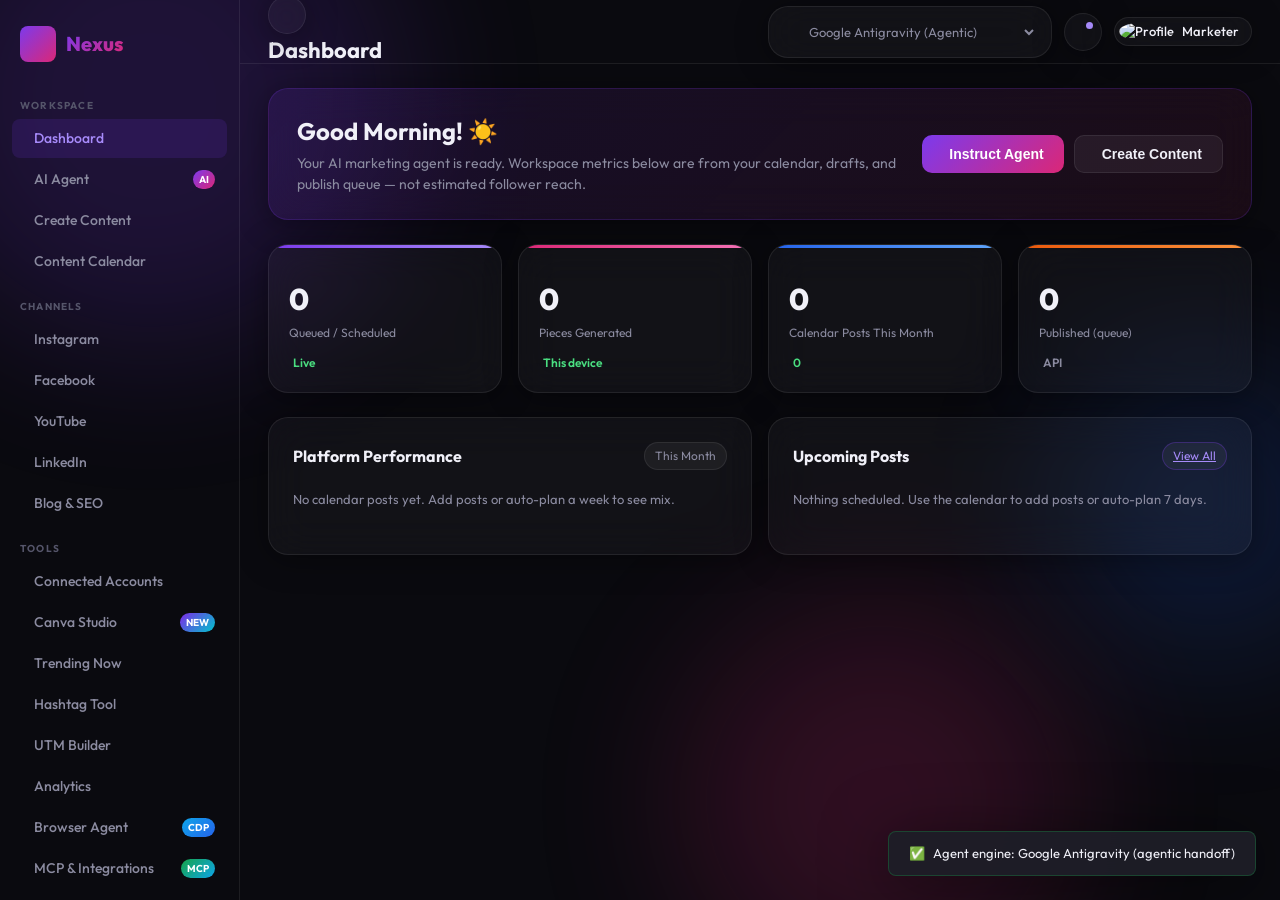
==== ui/index.html @ cd8d5f2c "feat(pwa): add PNG/maskable/apple-touch icons and complete manifest Manifest only had an SVG icon, w" ====
<!DOCTYPE html>
<html lang="en">
<head>
    <meta charset="UTF-8">
    <meta name="viewport" content="width=device-width, initial-scale=1.0">
    <meta name="description" content="Nexus — AI-Powered Digital Marketing Command Center for social media, content creation, and campaign automation.">
    <meta name="theme-color" content="#7c3aed">
    <link rel="icon" href="favicon.svg" type="image/svg+xml">
    <link rel="manifest" href="manifest.json">
    <link rel="apple-touch-icon" href="apple-touch-icon.png">
    <title>Nexus — Marketing Command Center</title>
    <link rel="preconnect" href="https://fonts.googleapis.com">
    <link rel="preconnect" href="https://fonts.gstatic.com" crossorigin>
    <link href="https://fonts.googleapis.com/css2?family=Outfit:wght@300;400;500;600;700;800&display=swap" rel="stylesheet">
    <link rel="stylesheet" href="style.css">
    <script src="https://unpkg.com/@phosphor-icons/web@2.1.1"></script>
</head>
<body>
    <!-- Ambient background orbs -->
    <div class="ambient-bg">
        <div class="orb orb-1"></div>
        <div class="orb orb-2"></div>
        <div class="orb orb-3"></div>
    </div>

    <div class="app-shell">
        <!-- ══════════════ SIDEBAR ══════════════ -->
        <nav class="sidebar" id="sidebar">
            <div class="sidebar-logo">
                <div class="logo-icon"><i class="ph-fill ph-planet"></i></div>
                <div class="logo-text">Nexus</div>
                <button class="sidebar-toggle" id="sidebarToggle"><i class="ph ph-caret-left"></i></button>
            </div>

            <div class="nav-section-label">WORKSPACE</div>
            <ul class="nav-list">
                <li class="nav-item active" data-page="dashboard">
                    <a href="#" class="nav-link"><i class="ph ph-squares-four"></i><span>Dashboard</span></a>
                </li>
                <li class="nav-item" data-page="agent">
                    <a href="#" class="nav-link"><i class="ph ph-robot"></i><span>AI Agent</span><div class="nav-badge">AI</div></a>
                </li>
                <li class="nav-item" data-page="create">
                    <a href="#" class="nav-link"><i class="ph ph-pen-nib"></i><span>Create Content</span></a>
                </li>
                <li class="nav-item" data-page="calendar">
                    <a href="#" class="nav-link"><i class="ph ph-calendar-blank"></i><span>Content Calendar</span></a>
                </li>
            </ul>

            <div class="nav-section-label">CHANNELS</div>
            <ul class="nav-list">
                <li class="nav-item" data-page="instagram">
                    <a href="#" class="nav-link"><i class="ph-fill ph-instagram-logo" style="background: var(--ig-grad); -webkit-background-clip:text; -webkit-text-fill-color:transparent;"></i><span>Instagram</span></a>
                </li>
                <li class="nav-item" data-page="facebook">
                    <a href="#" class="nav-link"><i class="ph-fill ph-facebook-logo" style="color:#1877f2"></i><span>Facebook</span></a>
                </li>
                <li class="nav-item" data-page="youtube">
                    <a href="#" class="nav-link"><i class="ph-fill ph-youtube-logo" style="color:#ff0000"></i><span>YouTube</span></a>
                </li>
                <li class="nav-item" data-page="linkedin">
                    <a href="#" class="nav-link"><i class="ph-fill ph-linkedin-logo" style="color:#0a66c2"></i><span>LinkedIn</span></a>
                </li>
                <li class="nav-item" data-page="blog">
                    <a href="#" class="nav-link"><i class="ph ph-article"></i><span>Blog & SEO</span></a>
                </li>
            </ul>

            <div class="nav-section-label">TOOLS</div>
            <ul class="nav-list">
                <li class="nav-item" data-page="accounts">
                    <a href="#" class="nav-link"><i class="ph ph-plugs-connected"></i><span>Connected Accounts</span></a>
                </li>
                <li class="nav-item" data-page="canva">
                    <a href="#" class="nav-link"><i class="ph ph-paint-brush-broad"></i><span>Canva Studio</span><div class="nav-badge" style="background:linear-gradient(135deg,#7d2ae8,#00c4cc)">NEW</div></a>
                </li>
                <li class="nav-item" data-page="trends">
                    <a href="#" class="nav-link"><i class="ph ph-trend-up"></i><span>Trending Now</span></a>
                </li>
                <li class="nav-item" data-page="hashtags">
                    <a href="#" class="nav-link"><i class="ph ph-hash"></i><span>Hashtag Tool</span></a>
                </li>
                <li class="nav-item" data-page="utm">
                    <a href="#" class="nav-link"><i class="ph ph-link"></i><span>UTM Builder</span></a>
                </li>
                <li class="nav-item" data-page="analytics">
                    <a href="#" class="nav-link"><i class="ph ph-chart-line-up"></i><span>Analytics</span></a>
                </li>
                <li class="nav-item" data-page="browser">
                    <a href="#" class="nav-link"><i class="ph-fill ph-browser"></i><span>Browser Agent</span><div class="nav-badge" style="background:linear-gradient(135deg,#0ea5e9,#2563eb)">CDP</div></a>
                </li>
                <li class="nav-item" data-page="integrations">
                    <a href="#" class="nav-link"><i class="ph ph-plugs"></i><span>MCP & Integrations</span><div class="nav-badge" style="background:linear-gradient(135deg,#16a34a,#0ea5e9)">MCP</div></a>
                </li>
                <li class="nav-item" data-page="logs">
                    <a href="#" class="nav-link"><i class="ph ph-warning-octagon"></i><span>Agent Logs</span><div class="nav-badge" id="logErrorBadge" style="background:linear-gradient(135deg,#dc2626,#f97316);display:none">0</div></a>
                </li>
                <li class="nav-item" data-page="tutorial">
                    <a href="#" class="nav-link"><i class="ph ph-graduation-cap"></i><span>Tutorial</span></a>
                </li>
                <li class="nav-item" data-page="settings">
                    <a href="#" class="nav-link"><i class="ph ph-sliders-horizontal"></i><span>Settings</span></a>
                </li>
                <li class="nav-item" data-page="about">
                    <a href="#" class="nav-link"><i class="ph ph-info"></i><span>About</span></a>
                </li>
            </ul>

            <div class="sidebar-footer">
                <div class="agent-status-pill" id="agentStatusPill">
                    <span class="status-dot"></span>
                    <span class="status-text">Agent: Ready</span>
                </div>
                <div class="relay-chip" id="relayChip" title="Local relay status (browser automation + publishing)">⚪ Relay offline — run: python3 agent/nexus_relay.py</div>
            </div>
        </nav>
        <div class="sidebar-backdrop" id="sidebarBackdrop"></div>

        <!-- ══════════════ MAIN ══════════════ -->
        <main class="main-area">
            <!-- Top Header -->
            <header class="top-bar">
                <div class="topbar-left">
                    <button class="icon-btn glass-card mobile-nav-btn" id="mobileNavBtn" aria-label="Open menu"><i class="ph ph-list"></i></button>
                    <h1 class="page-heading" id="pageHeading">Dashboard</h1>
                </div>
                <div class="topbar-right">
                    <div class="topbar-model-selector glass-card">
                        <i class="ph ph-cpu"></i>
                        <select id="modelSelect">
                            <option value="antigravity">Google Antigravity (Agentic)</option>
                            <option value="cloud">Cloud API (7 providers + fail-over)</option>
                            <option value="local">Local AI (LM Studio/Ollama)</option>
                            <option value="builtin">Built-in engine (offline, no API)</option>
                        </select>
                    </div>
                    <button class="icon-btn glass-card" id="notifBtn" type="button" aria-label="Notifications">
                        <i class="ph ph-bell"></i>
                        <span class="notif-dot" id="notifDot"></span>
                    </button>
                    <div class="notif-panel glass-card" id="notifPanel"></div>
                    <div class="avatar-chip glass-card">
                        <img src="https://ui-avatars.com/api/?name=Marketer&background=7c3aed&color=fff&size=32" alt="Profile">
                        <span>Marketer</span>
                    </div>
                </div>
            </header>

            <!-- ═══ PAGE: DASHBOARD ═══ -->
            <div class="page-content active" id="page-dashboard">
                <div class="greeting-banner glass-card fade-up">
                    <div class="greeting-text">
                        <h2 id="greetingText">Good Morning! 🚀</h2>
                        <p>Your AI marketing agent is ready. Workspace metrics below are from your calendar, drafts, and publish queue — not estimated follower reach.</p>
                    </div>
                    <div class="quick-actions">
                        <button class="qbtn qbtn-primary" onclick="switchPage('agent')"><i class="ph-fill ph-robot"></i> Instruct Agent</button>
                        <button class="qbtn qbtn-secondary" onclick="switchPage('create')"><i class="ph ph-pen-nib"></i> Create Content</button>
                    </div>
                </div>

                <!-- KPI Cards -->
                <div class="kpi-grid fade-up" style="animation-delay:.08s">
                    <div class="kpi-card glass-card kpi-purple">
                        <div class="kpi-icon"><i class="ph ph-users-three"></i></div>
                        <div class="kpi-data">
                            <div class="kpi-val" id="kpiQueued" data-count="0">0</div>
                            <div class="kpi-label">Queued / Scheduled</div>
                        </div>
                        <div class="kpi-trend up" id="kpiQueuedTrend"><i class="ph ph-calendar-blank"></i>Live</div>
                    </div>
                    <div class="kpi-card glass-card kpi-pink">
                        <div class="kpi-icon"><i class="ph ph-heart"></i></div>
                        <div class="kpi-data">
                            <div class="kpi-val" id="kpiGenerated">0</div>
                            <div class="kpi-label">Pieces Generated</div>
                        </div>
                        <div class="kpi-trend up" id="kpiGeneratedTrend"><i class="ph ph-pen-nib"></i>This device</div>
                    </div>
                    <div class="kpi-card glass-card kpi-blue">
                        <div class="kpi-icon"><i class="ph ph-paper-plane-tilt"></i></div>
                        <div class="kpi-data">
                            <div class="kpi-val" id="kpiMonth" data-count="0">0</div>
                            <div class="kpi-label">Calendar Posts This Month</div>
                        </div>
                        <div class="kpi-trend up" id="kpiMonthTrend"><i class="ph ph-arrow-up-right"></i>0</div>
                    </div>
                    <div class="kpi-card glass-card kpi-orange">
                        <div class="kpi-icon"><i class="ph ph-rocket-launch"></i></div>
                        <div class="kpi-data">
                            <div class="kpi-val" id="kpiPublished" data-count="0">0</div>
                            <div class="kpi-label">Published (queue)</div>
                        </div>
                        <div class="kpi-trend neutral" id="kpiPublishedTrend"><i class="ph ph-paper-plane-tilt"></i>API</div>
                    </div>
                </div>

                <!-- Platform Performance + Upcoming Posts -->
                <div class="dash-lower fade-up" style="animation-delay:.16s">
                    <!-- Platform Bars -->
                    <div class="glass-card platform-perf-card">
                        <div class="card-header">
                            <h3>Platform Performance</h3>
                            <span class="chip">This Month</span>
                        </div>
                        <div class="platform-bars" id="platformBars">
                            <!-- Filled from calendar mix -->
                        </div>
                    </div>

                    <!-- Upcoming Posts -->
                    <div class="glass-card upcoming-card">
                        <div class="card-header">
                            <h3>Upcoming Posts</h3>
                            <a href="#" class="chip chip-link" onclick="switchPage('calendar');return false;">View All</a>
                        </div>
                        <div class="post-schedule-list" id="upcomingPostsList">
                            <!-- Filled by JS -->
                        </div>
                    </div>
                </div>
            </div>

            <!-- ═══ PAGE: AI AGENT ═══ -->
            <div class="page-content" id="page-agent">
                <div class="agent-layout fade-up">
                    <!-- Instructions Panel -->
                    <div class="glass-card agent-input-card">
                        <div class="card-header">
                            <h3><i class="ph-fill ph-robot"></i> Daily Directive</h3>
                            <div class="chip" id="agentReadyChip">🟢 Ready</div>
                        </div>
                        <p class="helper-text">Describe today's campaign, product, or goal. The agent will handle strategy, copy, hashtags, and visual direction for all selected platforms.</p>

                        <form id="agentForm">
                            <div class="form-field">
                                <label>Your Instruction</label>
                                <textarea id="agentInstruction" rows="5" placeholder="e.g., 'Create a 5-day campaign for our new AI writing tool. Target early-stage founders. Tone: inspiring and data-driven. Start with a teaser post.'"></textarea>
                            </div>
                            <div class="form-row">
                                <div class="form-field">
                                    <label>Brand Name</label>
                                    <input type="text" id="brandName" placeholder="My Brand" value="My Brand">
                                </div>
                                <div class="form-field">
                                    <label>Tone of Voice</label>
                                    <select id="toneSelect">
                                        <option value="professional">Professional</option>
                                        <option value="casual">Casual & Friendly</option>
                                        <option value="inspirational">Inspirational</option>
                                        <option value="educational">Educational</option>
                                        <option value="humorous">Humorous</option>
                                        <option value="urgent">Urgent / Sales</option>
                                    </select>
                                </div>
                            </div>

                            <div class="form-field">
                                <label>Target Platforms</label>
                                <div class="platform-pills">
                                    <label class="ppill ppill-ig"><input type="checkbox" value="instagram" checked><span><i class="ph-fill ph-instagram-logo"></i> Instagram</span></label>
                                    <label class="ppill ppill-fb"><input type="checkbox" value="facebook" checked><span><i class="ph-fill ph-facebook-logo"></i> Facebook</span></label>
                                    <label class="ppill ppill-yt"><input type="checkbox" value="youtube"><span><i class="ph-fill ph-youtube-logo"></i> YouTube</span></label>
                                    <label class="ppill ppill-li"><input type="checkbox" value="linkedin"><span><i class="ph-fill ph-linkedin-logo"></i> LinkedIn</span></label>
                                    <label class="ppill ppill-tw"><input type="checkbox" value="twitter"><span><i class="ph-fill ph-twitter-logo"></i> Twitter/X</span></label>
                                    <label class="ppill ppill-tk"><input type="checkbox" value="tiktok"><span><i class="ph-fill ph-tiktok-logo"></i> TikTok</span></label>
                                    <label class="ppill ppill-blog"><input type="checkbox" value="blog"><span><i class="ph ph-article"></i> Blog</span></label>
                                </div>
                            </div>

                            <div class="form-field">
                                <label>Content Type</label>
                                <div class="content-type-grid">
                                    <label class="ctype-chip"><input type="radio" name="contentType" value="daily" checked><span><i class="ph ph-sun"></i> Daily Post</span></label>
                                    <label class="ctype-chip"><input type="radio" name="contentType" value="campaign"><span><i class="ph ph-rocket-launch"></i> Full Campaign</span></label>
                                    <label class="ctype-chip"><input type="radio" name="contentType" value="reel"><span><i class="ph ph-film-reel"></i> Reel / Short</span></label>
                                    <label class="ctype-chip"><input type="radio" name="contentType" value="blog"><span><i class="ph ph-article"></i> Blog Post</span></label>
                                    <label class="ctype-chip"><input type="radio" name="contentType" value="email"><span><i class="ph ph-envelope"></i> Email</span></label>
                                    <label class="ctype-chip"><input type="radio" name="contentType" value="ads"><span><i class="ph ph-currency-dollar"></i> Ad Copy</span></label>
                                </div>
                            </div>

                            <div class="form-field">
                                <label>Additional Context (Optional)</label>
                                <textarea id="agentContext" rows="2" placeholder="Target audience, key features, competitors, special offers, brand colors, etc."></textarea>
                            </div>

                            <div class="form-actions-row">
                                <button type="button" class="btn btn-ghost" id="saveDraftBtn"><i class="ph ph-floppy-disk"></i> Save Draft</button>
                                <button type="button" class="btn btn-ghost btn-danger hidden" id="dispatchCancelBtn" onclick="cancelDispatch()">
                                    <i class="ph ph-x-circle"></i> Cancel
                                </button>
                                <button type="submit" class="btn btn-primary" id="dispatchBtn">
                                    <i class="ph-fill ph-paper-plane-tilt"></i> Generate Content
                                </button>
                            </div>
                            <p class="helper-text" style="margin-top:8px">Provider failures retry with backoff and fail over automatically; if every provider is down you still get an offline draft. Press <kbd>⌘K</kbd> for the command palette.</p>
                        </form>

                        <div class="agent-feedback hidden" id="agentFeedback">
                            <div class="spinner-ring"></div>
                            <span id="agentFeedbackText">Agent is analyzing your request...</span>
                        </div>
                        <div class="success-toast hidden" id="successToast">
                            <i class="ph-fill ph-check-circle"></i> Content generated! Check your output below.
                        </div>
                    </div>

                    <!-- Output Panel -->
                    <div class="glass-card agent-output-card">
                        <div class="card-header">
                            <h3><i class="ph ph-scroll"></i> Generated Content</h3>
                            <div class="output-actions">
                                <button class="btn btn-ghost btn-sm" id="copyOutputBtn" onclick="copyOutput()"><i class="ph ph-copy"></i> Copy All</button>
                                <button class="btn btn-ghost btn-sm" type="button" onclick="sendOutputToPublisher()"><i class="ph ph-paper-plane-tilt"></i> Send to Publisher</button>
                                <button class="btn btn-ghost btn-sm" type="button" onclick="addOutputToCalendar()"><i class="ph ph-calendar-plus"></i> Add to Calendar</button>
                                <button class="btn btn-ghost btn-sm" id="clearOutputBtn" onclick="clearOutput()"><i class="ph ph-trash"></i> Clear</button>
                            </div>
                        </div>
                        <div class="output-empty" id="outputEmpty">
                            <i class="ph ph-sparkle"></i>
                            <p>Generated content will appear here.</p>
                            <p class="output-empty-sub">Fill in the form and click "Generate Content" to start.</p>
                        </div>
                        <div class="output-tabs hidden" id="outputTabs">
                            <div class="tabs-row" id="tabsRow"></div>
                            <div class="tab-content" id="tabContent"></div>
                        </div>
                    </div>
                </div>

                <!-- Quick Templates -->
                <div class="glass-card quick-templates-card fade-up" style="animation-delay:.1s">
                    <div class="card-header">
                        <h3><i class="ph ph-lightning"></i> Quick Templates</h3>
                        <span class="helper-text">Click to auto-fill the form</span>
                    </div>
                    <div class="templates-grid" id="templatesGrid">
                        <!-- Filled by JS -->
                    </div>
                </div>
            </div>

            <!-- ═══ PAGE: CREATE CONTENT ═══ -->
            <div class="page-content" id="page-create">
                <div class="create-layout fade-up">
                    <div class="glass-card create-studio">
                        <div class="card-header">
                            <h3><i class="ph ph-pen-nib"></i> Content Studio</h3>
                        </div>
                        <div class="studio-tabs">
                            <button class="studio-tab active" data-studio="caption">Caption Writer</button>
                            <button class="studio-tab" data-studio="hashtags">Hashtag Generator</button>
                            <button class="studio-tab" data-studio="hook">Hook Builder</button>
                            <button class="studio-tab" data-studio="email">Email Writer</button>
                            <button class="studio-tab" data-studio="seo">SEO Brief</button>
                            <button class="studio-tab" data-studio="abtesting">A/B Variants</button>
                        </div>

                        <!-- Caption Writer -->
                        <div class="studio-panel active" id="studio-caption">
                            <div class="form-row">
                                <div class="form-field">
                                    <label>Platform</label>
                                    <select id="captionPlatform">
                                        <option>Instagram</option>
                                        <option>Facebook</option>
                                        <option>LinkedIn</option>
                                        <option>Twitter/X</option>
                                        <option>TikTok</option>
                                    </select>
                                </div>
                                <div class="form-field">
                                    <label>Formula</label>
                                    <select id="captionFormula">
                                        <option>AIDA (Attention → Interest → Desire → Action)</option>
                                        <option>PAS (Problem → Agitate → Solution)</option>
                                        <option>HOOK → VALUE → CTA</option>
                                        <option>STAR (Situation → Task → Action → Result)</option>
                                        <option>Storytelling</option>
                                    </select>
                                </div>
                            </div>
                            <div class="form-field">
                                <label>Topic / Product / Message</label>
                                <textarea rows="3" id="captionTopic" placeholder="e.g., Launching a new feature that saves 3 hours of work per day for remote teams"></textarea>
                            </div>
                            <button class="btn btn-primary" id="genCaptionBtn"><i class="ph-fill ph-magic-wand"></i> Generate Caption</button>
                            <div class="studio-output" id="captionOutput"></div>
                        </div>

                        <!-- Hashtag Generator -->
                        <div class="studio-panel" id="studio-hashtags">
                            <div class="form-row">
                                <div class="form-field">
                                    <label>Topic / Niche</label>
                                    <input type="text" id="hashtagTopic" placeholder="e.g., sustainable fashion, AI startups, home fitness">
                                </div>
                                <div class="form-field">
                                    <label>Platform</label>
                                    <select id="hashtagPlatform">
                                        <option>Instagram</option>
                                        <option>TikTok</option>
                                        <option>LinkedIn</option>
                                        <option>Twitter/X</option>
                                    </select>
                                </div>
                            </div>
                            <button class="btn btn-primary" id="genHashtagBtn"><i class="ph ph-hash"></i> Generate Hashtag Set</button>
                            <div class="studio-output hashtag-output-grid" id="hashtagOutput"></div>
                        </div>

                        <!-- Hook Builder -->
                        <div class="studio-panel" id="studio-hook">
                            <div class="form-row">
                                <div class="form-field">
                                    <label>Platform</label>
                                    <select id="hookPlatform">
                                        <option>Instagram Reel</option>
                                        <option>TikTok</option>
                                        <option>YouTube Shorts</option>
                                        <option>Twitter Thread</option>
                                        <option>LinkedIn Post</option>
                                    </select>
                                </div>
                                <div class="form-field">
                                    <label>Hook Type</label>
                                    <select id="hookType">
                                        <option>Curiosity Gap</option>
                                        <option>Controversy / Hot Take</option>
                                        <option>Story / Personal</option>
                                        <option>Number / List</option>
                                        <option>Question</option>
                                        <option>Warning / Mistake</option>
                                    </select>
                                </div>
                            </div>
                            <div class="form-field">
                                <label>Topic</label>
                                <input type="text" id="hookTopic" placeholder="e.g., time management for entrepreneurs">
                            </div>
                            <button class="btn btn-primary" id="genHookBtn"><i class="ph ph-fish-simple"></i> Generate 5 Hooks</button>
                            <div class="studio-output" id="hookOutput"></div>
                        </div>

                        <!-- Email Writer -->
                        <div class="studio-panel" id="studio-email">
                            <div class="form-row">
                                <div class="form-field">
                                    <label>Email Type</label>
                                    <select id="emailType">
                                        <option>Newsletter</option>
                                        <option>Product Launch</option>
                                        <option>Promotional Offer</option>
                                        <option>Welcome Email</option>
                                        <option>Re-engagement</option>
                                        <option>Event Invitation</option>
                                    </select>
                                </div>
                                <div class="form-field">
                                    <label>Target Audience</label>
                                    <input type="text" id="emailAudience" placeholder="e.g., SaaS founders, lifestyle bloggers">
                                </div>
                            </div>
                            <div class="form-field">
                                <label>Key Message / Offer</label>
                                <textarea rows="2" id="emailMessage" placeholder="e.g., 40% off annual plan, ends Sunday"></textarea>
                            </div>
                            <button class="btn btn-primary" id="genEmailBtn"><i class="ph ph-envelope"></i> Generate Email + Subject Lines</button>
                            <div class="studio-output" id="emailOutput"></div>
                        </div>

                        <!-- SEO Brief -->
                        <div class="studio-panel" id="studio-seo">
                            <div class="form-row">
                                <div class="form-field">
                                    <label>Primary Keyword</label>
                                    <input type="text" id="seoPrimaryKw" placeholder="e.g., best AI marketing tools">
                                </div>
                                <div class="form-field">
                                    <label>Target Word Count</label>
                                    <select id="seoWordCount">
                                        <option value="750">Short-form (750 words)</option>
                                        <option value="1500" selected>Standard (1500 words)</option>
                                        <option value="2500">Long-form (2500 words)</option>
                                        <option value="4000">Pillar (4000+ words)</option>
                                    </select>
                                </div>
                            </div>
                            <button class="btn btn-primary" id="genSEOBtn"><i class="ph ph-magnifying-glass"></i> Generate SEO Brief</button>
                            <div class="studio-output" id="seoOutput"></div>
                        </div>

                        <!-- A/B Testing -->
                        <div class="studio-panel" id="studio-abtesting">
                            <div class="form-row">
                                <div class="form-field">
                                    <label>Content Type</label>
                                    <select id="abType">
                                        <option>Post Caption</option>
                                        <option>Email Subject Line</option>
                                        <option>Ad Headline</option>
                                        <option>YouTube Title</option>
                                        <option>CTA Button Text</option>
                                    </select>
                                </div>
                                <div class="form-field">
                                    <label>Topic / Goal</label>
                                    <input type="text" id="abTopic" placeholder="e.g., drive sign-ups for free trial">
                                </div>
                            </div>
                            <button class="btn btn-primary" id="genABBtn"><i class="ph ph-git-branch"></i> Generate A/B Variants</button>
                            <div class="studio-output ab-output" id="abOutput"></div>
                        </div>

                    </div>
                </div>
            </div>

            <!-- ═══ PAGE: CALENDAR ═══ -->
            <div class="page-content" id="page-calendar">
                <p class="helper-text" id="calendarSummary" style="margin-bottom:10px"></p>
                <div class="glass-card calendar-card fade-up">
                    <div class="card-header">
                        <h3><i class="ph ph-calendar-blank"></i> Content Calendar</h3>
                        <div class="calendar-nav">
                            <button class="btn btn-ghost btn-sm" id="prevMonth"><i class="ph ph-caret-left"></i></button>
                            <span id="calMonthLabel" class="calendar-month-label">October 2026</span>
                            <button class="btn btn-ghost btn-sm" id="nextMonth"><i class="ph ph-caret-right"></i></button>
                        </div>
                        <button class="btn btn-ghost btn-sm" id="planWeekBtn" type="button"><i class="ph ph-calendar-plus"></i> Auto-plan 7 days</button>
                        <button class="btn btn-primary btn-sm" id="addEventBtn"><i class="ph ph-plus"></i> Add Post</button>
                    </div>
                    <div class="calendar-grid" id="calendarGrid"></div>
                </div>

                <div class="glass-card post-detail hidden" id="postDetail"></div>

                <!-- Add Event Modal -->
                <div class="modal-overlay hidden" id="addEventModal">
                    <div class="modal-card glass-card">
                        <div class="modal-header">
                            <h3>Schedule a Post</h3>
                            <button class="icon-btn" onclick="closeModal()"><i class="ph ph-x"></i></button>
                        </div>
                        <div class="form-field">
                            <label>Post Title</label>
                            <input type="text" id="eventTitle" placeholder="e.g., Product Launch Teaser">
                        </div>
                        <div class="form-row">
                            <div class="form-field">
                                <label>Date</label>
                                <input type="date" id="eventDate">
                            </div>
                            <div class="form-field">
                                <label>Time</label>
                                <input type="time" id="eventTime" value="09:00">
                            </div>
                        </div>
                        <div class="form-field">
                            <label>Platform</label>
                            <select id="eventPlatform">
                                <option value="instagram">Instagram</option>
                                <option value="facebook">Facebook</option>
                                <option value="youtube">YouTube</option>
                                <option value="linkedin">LinkedIn</option>
                                <option value="twitter">Twitter/X</option>
                                <option value="tiktok">TikTok</option>
                                <option value="blog">Blog</option>
                            </select>
                        </div>
                        <div class="form-field">
                            <label>Status</label>
                            <select id="eventStatus">
                                <option value="draft">Draft</option>
                                <option value="in_review">In review</option>
                                <option value="approved">Approved</option>
                                <option value="scheduled">Scheduled</option>
                                <option value="published">Published</option>
                            </select>
                            <p class="helper-text">Approval flow: draft → in review → approved → scheduled → published. Only approved posts can be sent to the publisher.</p>
                        </div>
                        <div class="modal-actions">
                            <button class="btn btn-ghost" onclick="closeModal()">Cancel</button>
                            <button class="btn btn-primary" id="saveEventBtn">Save Post</button>
                        </div>
                    </div>
                </div>
            </div>

            <!-- ═══ PAGE: ANALYTICS ═══ -->
            <div class="page-content" id="page-analytics">
                <div class="analytics-layout fade-up">
                    <div class="glass-card analytics-summary">
                        <div class="card-header">
                            <h3><i class="ph ph-chart-line-up"></i> Monthly Performance Report</h3>
                            <span class="chip">This workspace</span>
                        </div>
                        <p class="helper-text">These KPIs come from real data only: your calendar, generation history and publish queue. Import a platform export below to unlock engagement rate, CTR, CPC, CPM, CPA and ROAS.</p>
                        <div class="analytics-kpis" id="analyticsKpis"></div>
                    </div>
                    <div class="glass-card top-posts-card">
                        <div class="card-header">
                            <h3>Top Performing Posts</h3>
                        </div>
                        <div class="top-posts-list" id="topPostsList">
                            <!-- Filled by JS -->
                        </div>
                    </div>
                    <div class="glass-card recommendations-card">
                        <div class="card-header"><h3><i class="ph ph-lightbulb"></i> Recommendations</h3></div>
                        <ul class="rec-list" id="recList">
                            <!-- Filled by JS -->
                        </ul>
                    </div>

                    <div class="glass-card metrics-import-card">
                        <div class="card-header">
                            <h3><i class="ph ph-upload-simple"></i> Import Performance Data</h3>
                            <span class="helper-text">CSV or TSV — nothing leaves your machine</span>
                        </div>
                        <p class="helper-text">Paste an export from Instagram/Facebook Insights, X analytics, LinkedIn, GA4 or an ads manager. Nexus computes engagement rate, CTR, CPC, CPM, CPA and ROAS — and leaves any metric blank rather than guessing. <button class="link-btn" type="button" onclick="downloadAnalyticsTemplate()">Download the CSV template</button> · <button class="link-btn" type="button" onclick="loadSampleAnalytics()">Load a sample</button></p>
                        <div class="form-row">
                            <div class="form-field" style="flex:2">
                                <label>Paste CSV / TSV</label>
                                <textarea id="analyticsCsv" rows="6" placeholder="date,platform,campaign,impressions,reach,likes,comments,shares,saves,clicks,conversions,spend,revenue&#10;2026-01-05,instagram,launch,48200,31500,1420,180,95,240,610,42,120,980"></textarea>
                            </div>
                            <div class="form-field">
                                <label>Or upload a file</label>
                                <input type="file" id="analyticsFile" accept=".csv,.tsv,.txt" onchange="handleAnalyticsFile(this)">
                                <div class="form-actions-row" style="margin-top:12px">
                                    <button class="btn btn-primary btn-sm" type="button" onclick="analyzePerformance()"><i class="ph ph-calculator"></i> Analyse</button>
                                    <button class="btn btn-ghost btn-sm" type="button" onclick="clearAnalytics()"><i class="ph ph-trash"></i> Clear</button>
                                </div>
                            </div>
                        </div>
                        <p class="helper-text" id="analyticsSummaryLine" style="margin-top:6px"></p>
                        <div class="metrics-table-wrap" id="analyticsTable">
                            <p class="helper-text">No performance data loaded yet.</p>
                        </div>
                    </div>

                    <div class="glass-card insights-card">
                        <div class="card-header"><h3><i class="ph ph-magnifying-glass-chart"></i> What the numbers say</h3></div>
                        <ul class="rec-list" id="analyticsInsights"></ul>
                    </div>
                </div>
            </div>

            <!-- ═══ PAGE: SETTINGS ═══ -->
            <div class="page-content" id="page-settings">
                <div class="settings-layout fade-up">
                    <div class="glass-card settings-card">
                        <div class="card-header"><h3><i class="ph ph-sliders-horizontal"></i> Agent Configuration</h3></div>

                        <div class="settings-section">
                            <h4>Brand Identity</h4>
                            <div class="form-row">
                                <div class="form-field">
                                    <label>Brand Name</label>
                                    <input type="text" id="settingsBrand" placeholder="My Brand">
                                </div>
                                <div class="form-field">
                                    <label>Niche / Industry</label>
                                    <input type="text" id="settingsNiche" placeholder="e.g., SaaS, Fashion, Food & Beverage">
                                </div>
                            </div>
                            <div class="form-field">
                                <label>Target Audience</label>
                                <input type="text" id="settingsAudience" placeholder="e.g., Small business owners aged 25-40 in the US">
                            </div>
                            <div class="form-field">
                                <label>Brand Tone</label>
                                <div class="tone-pills">
                                    <label class="tone-pill"><input type="radio" name="brandTone" value="professional" checked><span>Professional</span></label>
                                    <label class="tone-pill"><input type="radio" name="brandTone" value="casual"><span>Casual</span></label>
                                    <label class="tone-pill"><input type="radio" name="brandTone" value="bold"><span>Bold</span></label>
                                    <label class="tone-pill"><input type="radio" name="brandTone" value="playful"><span>Playful</span></label>
                                    <label class="tone-pill"><input type="radio" name="brandTone" value="educational"><span>Educational</span></label>
                                    <label class="tone-pill"><input type="radio" name="brandTone" value="inspirational"><span>Inspirational</span></label>
                                </div>
                            </div>
                        </div>

                        <div class="settings-section">
                            <h4>AI Model</h4>
                            <div class="model-options">
                                <label class="model-option">
                                    <input type="radio" name="aiModel" value="antigravity" checked>
                                    <div class="model-card">
                                        <div class="model-icon"><i class="ph-fill ph-magic-wand"></i></div>
                                        <div><div class="model-name">Google Antigravity</div><div class="model-desc">Runs natively as an Agentic AI. Highly recommended.</div></div>
                                    </div>
                                </label>
                                <label class="model-option">
                                    <input type="radio" name="aiModel" value="cloud">
                                    <div class="model-card">
                                        <div class="model-icon"><i class="ph-fill ph-cloud"></i></div>
                                        <div><div class="model-name">Cloud APIs</div><div class="model-desc">Connect Gemini, Groq, Deepseek, Qwen, Claude, etc.</div></div>
                                    </div>
                                </label>
                                <label class="model-option">
                                    <input type="radio" name="aiModel" value="local">
                                    <div class="model-card">
                                        <div class="model-icon"><i class="ph ph-desktop"></i></div>
                                        <div><div class="model-name">Local Models</div><div class="model-desc">LM Studio, Ollama. Runs locally, privacy-first.</div></div>
                                    </div>
                                </label>
                            </div>
                            <div id="cloudSettings" style="display:none; margin-top: 15px; padding: 15px; background: rgba(0,0,0,0.2); border-radius: 8px;">
                                <div class="form-row">
                                    <div class="form-field">
                                        <label>Provider</label>
                                        <select id="cloudProvider">
                                            <option value="gemini">Google Gemini</option>
                                            <option value="groq">Groq (Ultra-fast)</option>
                                            <option value="claude">Anthropic Claude</option>
                                            <option value="deepseek">Deepseek</option>
                                            <option value="qwen">Qwen (DashScope)</option>
                                            <option value="openai">OpenAI (GPT-4o)</option>
                                            <option value="openrouter">OpenRouter (Hermes, etc.)</option>
                                            <option value="xai">xAI Grok</option>
                                        </select>
                                    </div>
                                    <div class="form-field">
                                        <label>API Key (saved to browser storage)</label>
                                        <input type="password" id="cloudApiKey" placeholder="sk-...">
                                    </div>
                                    <p class="helper-text" id="providerHint"></p>
                                    <button class="btn btn-ghost btn-sm" onclick="saveProviderKey()" type="button"><i class="ph ph-floppy-disk"></i> Save Key for Provider</button>
                                    <button class="btn btn-ghost btn-sm" onclick="pingProvider()" type="button"><i class="ph ph-lightning"></i> Test Provider</button>
                                    <span id="providerTestResult" style="font-size:.8rem;margin-left:8px;"></span>
                                </div>
                                <div class="form-row" style="margin-top: 10px;">
                                    <div class="form-field">
                                        <label>Custom Cloud Model (Optional)</label>
                                        <input type="text" id="cloudModelInput" placeholder="e.g. gemini-2.0-flash, llama-3.3-70b-versatile">
                                    </div>
                                    <div class="form-field" style="display:flex; align-items:flex-end;">
                                        <button type="button" class="btn btn-ghost" id="testCloudAIBtn" style="width:100%"><i class="ph ph-plug"></i> Test Cloud AI</button>
                                    </div>
                                </div>
                            </div>
                            <div id="localSettings" style="display:none; margin-top: 15px; padding: 15px; background: rgba(0,0,0,0.2); border-radius: 8px;">
                                <div class="form-row">
                                    <div class="form-field">
                                        <label>Local Harness</label>
                                        <select id="localHarnessType">
                                            <option value="lmstudio">LM Studio (localhost:1234)</option>
                                            <option value="ollama">Ollama (localhost:11434)</option>
                                        </select>
                                    </div>
                                    <div class="form-field">
                                        <label>Model Preset / Name</label>
                                        <input type="text" id="localModelName" value="hermes-3-llama-3.1-8b" placeholder="hermes-3-llama-3.1-8b, mistral-7b, llama3.1">
                                    </div>
                                </div>
                                <div class="form-row" style="margin-top: 10px;">
                                    <div class="form-field">
                                        <label>API Base URL</label>
                                        <input type="text" id="localModelUrl" value="http://localhost:1234/v1" placeholder="http://localhost:1234/v1 or http://localhost:11434/v1">
                                    </div>
                                    <div class="form-field" style="display:flex; align-items:flex-end;">
                                        <button type="button" class="btn btn-ghost" id="testLocalAIBtn" style="width:100%"><i class="ph ph-plug"></i> Test Local Server</button>
                                    </div>
                                </div>
                                <div style="font-size:0.8rem; color:var(--text-muted); margin-top:8px;">
                                    💡 <em>Supports Hermes 3 / Llama 3 / Mistral / Phi-3 running in LM Studio or Ollama with ChatML & OpenAI-compatible endpoints.</em>
                                </div>
                            </div>
                        </div>

                        <div class="settings-section">
                            <h4>Automation Schedule</h4>
                            <div class="form-row">
                                <div class="form-field">
                                    <label>Daily Post Time</label>
                                    <input type="time" id="autoPostTime" value="09:00">
                                </div>
                                <div class="form-field">
                                    <label>Automation Mode</label>
                                    <select id="autoMode">
                                        <option value="off">Off</option>
                                        <option value="draft">Generate Drafts Only</option>
                                        <option value="full">Full Auto (Generate + Save)</option>
                                    </select>
                                </div>
                            </div>
                            <div class="schedule-code-block">
                                <div class="code-header"><span>Antigravity Schedule Command</span><button onclick="copyScheduleCmd()" class="btn btn-ghost btn-sm"><i class="ph ph-copy"></i></button></div>
                                <code id="scheduleCmd">/schedule CronExpression="0 9 * * *" Prompt="Activate digital-marketer skill. Generate today's posts using campaign.json settings."</code>
                            </div>
                        </div>

                        <div class="settings-section">
                            <h4>Brand Guardrails</h4>
                            <p class="helper-text">Applied to every generation before you see it. Banned terms are replaced, hashtags are capped, and the disclaimer is appended — each adjustment is reported in Agent Logs.</p>
                            <div class="form-row">
                                <div class="form-field">
                                    <label><input type="checkbox" id="guardEnabled" checked> Enable guardrails</label>
                                    <label style="margin-top:10px"><input type="checkbox" id="guardAllowEmoji" checked> Allow emoji</label>
                                </div>
                                <div class="form-field">
                                    <label>Maximum hashtags</label>
                                    <input type="number" id="guardMaxHashtags" min="0" max="60" value="30">
                                </div>
                            </div>
                            <div class="form-row">
                                <div class="form-field">
                                    <label>Banned words / phrases (comma separated)</label>
                                    <input type="text" id="guardBannedWords" placeholder="cheap, guaranteed results, hack">
                                </div>
                                <div class="form-field">
                                    <label>Required disclaimer (comma-separated list also works)</label>
                                    <input type="text" id="guardDisclaimer" placeholder="Not financial advice.">
                                </div>
                            </div>
                            <button class="btn btn-ghost" type="button" onclick="saveGuardrails()"><i class="ph ph-shield-check"></i> Save guardrails</button>
                        </div>

                        <div class="settings-section">
                            <h4>Local Relay</h4>
                            <p class="helper-text">The relay (<code>python3 agent/nexus_relay.py</code>) executes browser automation and publishing on this machine. It only accepts requests from Nexus and, if you set <code>NEXUS_RELAY_TOKEN</code>, requires the token below.</p>
                            <div class="form-row">
                                <div class="form-field">
                                    <label>Relay token (optional but recommended)</label>
                                    <input type="password" id="relayToken" placeholder="paste the token printed by the relay">
                                </div>
                                <div class="form-field" style="display:flex; align-items:flex-end;">
                                    <button type="button" class="btn btn-ghost" style="width:100%" onclick="saveRelayToken()"><i class="ph ph-key"></i> Save &amp; test relay</button>
                                </div>
                            </div>
                        </div>

                        <div class="settings-section">
                            <h4>Workspace Backup</h4>
                            <p class="helper-text">Settings, calendar, generation history, logs and the queue live in this browser only. Export them before clearing site data or switching machines.</p>
                            <div class="form-actions-row">
                                <button class="btn btn-ghost" type="button" onclick="exportWorkspace()"><i class="ph ph-download-simple"></i> Export workspace</button>
                                <button class="btn btn-ghost" type="button" onclick="exportWorkspace({includeSecrets:true})"><i class="ph ph-lock-key"></i> Export incl. credentials</button>
                                <label class="btn btn-ghost" style="cursor:pointer"><i class="ph ph-upload-simple"></i> Import workspace
                                    <input type="file" accept=".json" style="display:none" onchange="importWorkspace(this)">
                                </label>
                                <button class="btn btn-ghost btn-danger" type="button" onclick="clearWorkspace()"><i class="ph ph-trash"></i> Clear all data</button>
                            </div>
                        </div>

                        <button class="btn btn-primary" id="saveSettingsBtn"><i class="ph ph-floppy-disk"></i> Save Settings</button>
                    </div>
                </div>
            </div>

            <!-- ═══ PAGE: BROWSER AGENT ═══ -->
            <div class="page-content" id="page-browser">

                <!-- ── Permission Banner ── -->
                <div class="glass-card fade-up" style="padding:18px 22px; margin-bottom:18px; border:1px solid rgba(245,158,11,0.3); background:rgba(245,158,11,0.05);">
                    <div style="display:flex;align-items:center;gap:14px;flex-wrap:wrap;">
                        <div style="flex:1;min-width:260px;">
                            <div style="display:flex;align-items:center;gap:10px;margin-bottom:6px;">
                                <i class="ph-fill ph-browser" style="font-size:1.4rem;color:#f59e0b;"></i>
                                <strong style="font-size:1.05rem;">Browser Automation Fallback Mode</strong>
                                <span class="chip" id="browserPermChip" style="background:rgba(239,68,68,.15);color:#ef4444;">🔒 Read-only</span>
                            </div>
                            <p class="helper-text" style="margin:0;">When social media APIs aren't connected, the AI agent drives a real Chrome browser — posting like a human with human-like typing delays, mouse movements and session persistence. Every action is logged to <code>logs/browser_audit.jsonl</code>.</p>
                        </div>
                        <label style="display:flex;align-items:center;gap:10px;padding:12px 16px;background:rgba(245,158,11,0.1);border:1px solid rgba(245,158,11,0.3);border-radius:10px;cursor:pointer;min-width:280px;">
                            <input type="checkbox" id="browserActionsPermission" style="width:18px;height:18px;accent-color:#f59e0b;" onchange="updateBrowserPermChip()">
                            <span style="font-size:.88rem;"><b>Grant Browser Actions Permission</b> — allow agent to click, type &amp; post. Revocable any time. Logout/delete operations are always blocked.</span>
                        </label>
                    </div>
                </div>

                <!-- ── Setup Guide ── -->
                <div class="glass-card fade-up" style="padding:18px 22px; margin-bottom:18px;">
                    <div class="card-header" style="margin-bottom:10px;">
                        <h3><i class="ph ph-wrench"></i> One-time Setup (run once in Terminal)</h3>
                    </div>
                    <div class="schedule-code-block">
                        <div class="code-header"><span>Install Playwright browser engine</span><button onclick="copyCode('setupPlaywright')" class="btn btn-ghost btn-sm"><i class="ph ph-copy"></i></button></div>
                        <code id="setupPlaywright">pip install playwright playwright-stealth pillow
playwright install chromium
cd /path/to/digital-marketing-agent
python3 agent/nexus_relay.py   # start local relay (keep this terminal open)</code>
                    </div>
                    <p class="helper-text" style="margin-top:10px;">Then open the browser in <b>headed mode</b> once to log in to each platform — sessions persist in <code>logs/social_profile/</code> so you only log in once. First-run login command: <code>python3 agent/social_browser_agent.py status --headed</code></p>
                </div>

                <!-- ── Social Automation Workflows ── -->
                <h3 style="margin:0 0 14px; font-size:1rem; opacity:.7; letter-spacing:.08em; text-transform:uppercase;"><i class="ph ph-robot"></i> One-Click Social Posting Workflows</h3>

                <div style="display:grid;grid-template-columns:repeat(auto-fit,minmax(320px,1fr));gap:16px;margin-bottom:22px;">

                    <!-- Instagram -->
                    <div class="glass-card fade-up" style="padding:20px; border-top:3px solid #e1306c;">
                        <div class="card-header">
                            <i class="ph-fill ph-instagram-logo" style="font-size:1.3rem;background:var(--ig-grad);-webkit-background-clip:text;-webkit-text-fill-color:transparent;"></i>
                            <h3 style="margin-left:6px;">Instagram Post</h3>
                            <span class="chip" style="background:rgba(225,48,108,.15);color:#e1306c;font-size:.7rem;">Browser Agent</span>
                        </div>
                        <p class="helper-text">AI agent opens instagram.com, creates a new post with your image &amp; caption — no API key needed.</p>
                        <div class="form-field" style="margin-top:10px;">
                            <label>Caption (with #hashtags)</label>
                            <textarea id="sa-ig-caption" rows="3" placeholder="Excited to share our latest update! 🚀 #marketing #ai"></textarea>
                        </div>
                        <div class="form-field">
                            <label>Image path (local file)</label>
                            <input type="text" id="sa-ig-image" placeholder="/path/to/image.jpg  (or leave empty)">
                        </div>
                        <div style="display:flex;gap:8px;flex-wrap:wrap;margin-top:12px;">
                            <button class="btn btn-sm" style="background:linear-gradient(135deg,#f58529,#dd2a7b,#515bd4);color:#fff;flex:1;" onclick="socialAgentRun('instagram_post')"><i class="ph-fill ph-instagram-logo"></i> Post to Instagram</button>
                            <button class="btn btn-ghost btn-sm" onclick="socialAgentLoginFirst('instagram')"><i class="ph ph-sign-in"></i> Login first</button>
                        </div>
                    </div>

                    <!-- Facebook -->
                    <div class="glass-card fade-up" style="padding:20px; border-top:3px solid #1877f2;">
                        <div class="card-header">
                            <i class="ph-fill ph-facebook-logo" style="font-size:1.3rem;color:#1877f2;"></i>
                            <h3 style="margin-left:6px;">Facebook Post</h3>
                            <span class="chip" style="background:rgba(24,119,242,.15);color:#1877f2;font-size:.7rem;">Browser Agent</span>
                        </div>
                        <p class="helper-text">Opens your Facebook Page (or profile), clicks the post box, types and submits — like a human.</p>
                        <div class="form-field" style="margin-top:10px;">
                            <label>Message</label>
                            <textarea id="sa-fb-message" rows="3" placeholder="Big news from our brand! Check this out…"></textarea>
                        </div>
                        <div class="form-field">
                            <label>Facebook Page URL (or blank for personal feed)</label>
                            <input type="text" id="sa-fb-page" placeholder="https://www.facebook.com/YourPageName">
                        </div>
                        <div class="form-field">
                            <label>Image path (optional)</label>
                            <input type="text" id="sa-fb-image" placeholder="/path/to/image.jpg">
                        </div>
                        <div style="display:flex;gap:8px;flex-wrap:wrap;margin-top:12px;">
                            <button class="btn btn-sm" style="background:#1877f2;color:#fff;flex:1;" onclick="socialAgentRun('facebook_post')"><i class="ph-fill ph-facebook-logo"></i> Post to Facebook</button>
                            <button class="btn btn-ghost btn-sm" onclick="socialAgentLoginFirst('facebook')"><i class="ph ph-sign-in"></i> Login first</button>
                        </div>
                    </div>

                    <!-- Blogger -->
                    <div class="glass-card fade-up" style="padding:20px; border-top:3px solid #ff6d00;">
                        <div class="card-header">
                            <i class="ph ph-article" style="font-size:1.3rem;color:#ff6d00;"></i>
                            <h3 style="margin-left:6px;">Blogger / Blogspot</h3>
                            <span class="chip" style="background:rgba(255,109,0,.15);color:#ff6d00;font-size:.7rem;">Browser Agent</span>
                        </div>
                        <p class="helper-text">Opens Blogger's editor, types your article title &amp; body, adds labels and publishes — fully automated.</p>
                        <div class="form-field" style="margin-top:10px;">
                            <label>Post Title</label>
                            <input type="text" id="sa-bl-title" placeholder="My AI-Generated Blog Post">
                        </div>
                        <div class="form-field">
                            <label>Body (plain text or HTML)</label>
                            <textarea id="sa-bl-body" rows="4" placeholder="Full blog post content here…"></textarea>
                        </div>
                        <div class="form-field">
                            <label>Labels (comma-separated)</label>
                            <input type="text" id="sa-bl-labels" placeholder="AI, Marketing, Tech">
                        </div>
                        <div style="display:flex;gap:8px;flex-wrap:wrap;margin-top:12px;">
                            <button class="btn btn-sm" style="background:linear-gradient(135deg,#ff6d00,#ff9800);color:#fff;flex:1;" onclick="socialAgentRun('blogger_post')"><i class="ph ph-article"></i> Publish to Blogger</button>
                            <button class="btn btn-ghost btn-sm" onclick="socialAgentLoginFirst('blogger')"><i class="ph ph-sign-in"></i> Login first</button>
                        </div>
                    </div>

                    <!-- Canva → Instagram -->
                    <div class="glass-card fade-up" style="padding:20px; border-top:3px solid #7d2ae8;">
                        <div class="card-header">
                            <i class="ph ph-paint-brush-broad" style="font-size:1.3rem;color:#7d2ae8;"></i>
                            <h3 style="margin-left:6px;">Canva → Instagram Pipeline</h3>
                            <span class="chip" style="background:rgba(125,42,232,.15);color:#7d2ae8;font-size:.7rem;">Full E2E</span>
                        </div>
                        <p class="helper-text">Downloads your Canva design as PNG, then automatically posts it to Instagram. Full end-to-end pipeline.</p>
                        <div class="form-field" style="margin-top:10px;">
                            <label>Canva Design URL (editor link)</label>
                            <input type="text" id="sa-cig-url" placeholder="https://www.canva.com/design/DAG.../edit">
                        </div>
                        <div class="form-field">
                            <label>Instagram Caption</label>
                            <textarea id="sa-cig-caption" rows="2" placeholder="Designed with Canva ✨ #design"></textarea>
                        </div>
                        <div style="display:flex;gap:8px;flex-wrap:wrap;margin-top:12px;">
                            <button class="btn btn-sm" style="background:linear-gradient(135deg,#7d2ae8,#e1306c);color:#fff;flex:1;" onclick="socialAgentRun('canva_to_instagram')"><i class="ph ph-arrows-merge"></i> Run Full Pipeline</button>
                        </div>
                    </div>

                    <!-- Canva Auto-Create -->
                    <div class="glass-card fade-up" style="padding:20px; border-top:3px solid #00c4cc;">
                        <div class="card-header">
                            <i class="ph ph-magic-wand" style="font-size:1.3rem;color:#00c4cc;"></i>
                            <h3 style="margin-left:6px;">Canva Auto-Create Design</h3>
                            <span class="chip" style="background:rgba(0,196,204,.15);color:#00c4cc;font-size:.7rem;">Browser Agent</span>
                        </div>
                        <p class="helper-text">Opens Canva, searches a template, applies your headline and downloads the PNG to your <code>shots/</code> folder.</p>
                        <div class="form-field" style="margin-top:10px;">
                            <label>Template (e.g. "instagram post", "youtube thumbnail")</label>
                            <input type="text" id="sa-cv-template" placeholder="instagram post" value="instagram post">
                        </div>
                        <div class="form-field">
                            <label>Headline text</label>
                            <input type="text" id="sa-cv-headline" placeholder="Summer Sale — 50% Off Everything!">
                        </div>
                        <div style="display:flex;gap:8px;flex-wrap:wrap;margin-top:12px;">
                            <button class="btn btn-sm" style="background:linear-gradient(135deg,#00c4cc,#7d2ae8);color:#fff;flex:1;" onclick="socialAgentRun('canva_create')"><i class="ph ph-paint-brush-broad"></i> Create in Canva</button>
                            <button class="btn btn-ghost btn-sm" onclick="socialAgentLoginFirst('canva')"><i class="ph ph-sign-in"></i> Login first</button>
                        </div>
                    </div>

                    <!-- Generic / Custom -->
                    <div class="glass-card fade-up" style="padding:20px; border-top:3px solid var(--c-accent);">
                        <div class="card-header">
                            <i class="ph ph-code" style="font-size:1.3rem;color:var(--c-accent);"></i>
                            <h3 style="margin-left:6px;">Generic Browser Post</h3>
                            <span class="chip" style="background:rgba(124,58,237,.15);color:var(--c-accent);font-size:.7rem;">Custom</span>
                        </div>
                        <p class="helper-text">Navigate to any URL, find a text area by CSS selector, type your message and click submit. Works as a fallback for any platform.</p>
                        <div class="form-field" style="margin-top:10px;">
                            <label>Target URL</label>
                            <input type="text" id="sa-gp-url" placeholder="https://your-platform.com/post">
                        </div>
                        <div class="form-field">
                            <label>Text area CSS selector</label>
                            <input type="text" id="sa-gp-selector" placeholder="textarea" value="textarea">
                        </div>
                        <div class="form-field">
                            <label>Text to type</label>
                            <textarea id="sa-gp-text" rows="2" placeholder="Your message here…"></textarea>
                        </div>
                        <div class="form-field">
                            <label>Submit button selector</label>
                            <input type="text" id="sa-gp-submit" placeholder="button[type='submit']" value="button[type='submit']">
                        </div>
                        <div style="display:flex;gap:8px;flex-wrap:wrap;margin-top:12px;">
                            <button class="btn btn-sm" style="background:var(--accent-grad);color:#fff;flex:1;" onclick="socialAgentRun('generic_post')"><i class="ph ph-paper-plane-tilt"></i> Run Generic Post</button>
                        </div>
                    </div>

                </div>

                <!-- ── DevTools Command Console ── -->
                <div style="display:grid;grid-template-columns:1fr 1fr;gap:18px;">
                    <div class="glass-card fade-up" style="padding:20px;">
                        <div class="card-header"><h3><i class="ph ph-compass"></i> Raw DevTools Console</h3></div>
                        <p class="helper-text" style="margin-bottom:10px;">Low-level CDP/Playwright commands for debugging and inspection.</p>
                        <div class="form-field">
                            <label>URL to browse</label>
                            <input type="text" id="browserUrl" placeholder="https://example.com" value="https://example.com">
                        </div>
                        <div class="form-field">
                            <label>CSS selector (for extract / act)</label>
                            <input type="text" id="browserSelector" placeholder="e.g. h1, .post-title, button#publish">
                        </div>
                        <div class="form-field" id="browserValueField" style="display:none;">
                            <label>Text to type</label>
                            <input type="text" id="browserTypeValue" placeholder="Caption text…">
                        </div>
                        <div style="display:flex;gap:8px;flex-wrap:wrap;margin-top:10px;">
                            <button class="btn btn-ghost btn-sm" onclick="browserCmd('navigate')"><i class="ph ph-arrow-right"></i> Navigate</button>
                            <button class="btn btn-ghost btn-sm" onclick="browserCmd('snapshot')"><i class="ph ph-tree-structure"></i> Snapshot</button>
                            <button class="btn btn-ghost btn-sm" onclick="browserCmd('extract')"><i class="ph ph-brackets-curly"></i> Extract</button>
                            <button class="btn btn-ghost btn-sm" onclick="browserCmd('screenshot')"><i class="ph ph-camera"></i> Screenshot</button>
                            <button class="btn btn-ghost btn-sm" onclick="browserCmd('devtools-console')"><i class="ph ph-code"></i> DevTools: Console</button>
                            <button class="btn btn-ghost btn-sm" onclick="browserCmd('devtools-perf')"><i class="ph ph-gauge"></i> DevTools: Perf</button>
                        </div>
                        <div style="display:flex;gap:8px;flex-wrap:wrap;margin-top:10px;padding-top:10px;border-top:1px dashed var(--c-border);">
                            <span style="font-size:.75rem;opacity:.6;align-self:center;">Actions (need permission):</span>
                            <button class="btn btn-sm" style="background:var(--accent-grad);color:#fff;" onclick="browserCmd('act-click')"><i class="ph ph-cursor-click"></i> Click selector</button>
                            <button class="btn btn-sm" style="background:var(--accent-grad);color:#fff;" onclick="browserCmd('act-type')"><i class="ph ph-keyboard"></i> Type into selector</button>
                        </div>
                    </div>
                    <div class="glass-card fade-up" style="padding:20px;">
                        <div class="card-header"><h3><i class="ph ph-terminal-window"></i> Agent Output</h3>
                            <span style="flex:1"></span>
                            <button class="btn btn-ghost btn-sm" onclick="clearBrowserOut()"><i class="ph ph-trash"></i></button>
                            <button class="btn btn-ghost btn-sm" onclick="copyBrowserOut()"><i class="ph ph-copy"></i></button>
                        </div>
                        <pre id="browserOutput" style="max-height:520px;overflow:auto;background:rgba(0,0,0,.35);border-radius:10px;padding:14px;font-size:.78rem;white-space:pre-wrap;">🤖 Social Browser Agent ready.

No relay running yet? Start it:
  python3 agent/nexus_relay.py

Need browser engine?
  pip install playwright playwright-stealth
  playwright install chromium

First time login (opens real browser window):
  python3 agent/social_browser_agent.py status --headed

All social posting workflows write a screenshot to shots/
and an audit entry to logs/browser_audit.jsonl.</pre>
                        <div id="socialAgentScreenshot" style="margin-top:12px;display:none;">
                            <p style="font-size:.8rem;opacity:.7;margin-bottom:6px;"><i class="ph ph-camera"></i> Last screenshot:</p>
                            <img id="socialAgentScreenshotImg" src="" alt="Agent screenshot" style="max-width:100%;border-radius:8px;border:1px solid var(--c-border);">
                        </div>
                    </div>
                </div>
            </div>


                        <!-- ═══ PAGE: MCP & INTEGRATIONS ═══ -->
            <div class="page-content" id="page-integrations">
                <div class="glass-card fade-up" style="padding:20px; margin-bottom:18px;">
                    <div class="card-header"><h3><i class="ph ph-plugs"></i> MCP Server — connect Nexus to any agent host</h3></div>
                    <p class="helper-text">Nexus ships an <b>Model Context Protocol</b> server (<code>agent/nexus_mcp.py</code>, zero dependencies) that exposes 11 tools — content generation, campaign planning, hashtag research, browser automation, DevTools inspection, video rendering and Telegram notify — to <b>Google Antigravity, Claude Desktop, LM Studio (Hermes), Cursor, VS Code Copilot</b> and remote-MCP clients via Grok. This is the extension point for future tools (Adobe After Effects, editing software, CRM…).</p>
                    <div class="schedule-code-block" style="margin-top:12px;">
                        <div class="code-header"><span>Register in any MCP client (stdio)</span><button onclick="copyMcpCmd()" class="btn btn-ghost btn-sm" type="button"><i class="ph ph-copy"></i></button></div>
                        <code id="mcpCmdBlock">{ "mcpServers": { "nexus": { "command": "python3", "args": ["PATH_TO_REPO/agent/nexus_mcp.py"] } } }</code>
                    </div>
                    <div style="display:flex;gap:8px;flex-wrap:wrap;margin-top:12px;">
                        <button class="btn btn-ghost btn-sm" onclick="showMcpTools()"><i class="ph ph-list-bullets"></i> List exposed tools</button>
                        <button class="btn btn-ghost btn-sm" onclick="jumpTo('tutorial')"><i class="ph ph-book-open"></i> Setup guide in Tutorial</button>
                    </div>
                    <pre id="mcpToolsOut" class="hidden" style="margin-top:12px;background:rgba(0,0,0,.3);padding:12px;border-radius:10px;font-size:.78rem;white-space:pre-wrap;"></pre>
                </div>

                <div style="display:grid;grid-template-columns:1fr 1fr;gap:18px;">
                    <div class="glass-card fade-up" style="padding:20px;">
                        <div class="card-header"><h3><i class="ph-fill ph-telegram-logo" style="color:#229ED9"></i> Telegram Bot Control</h3></div>
                        <p class="helper-text">Run the whole manager from your phone: <code>/generate</code>, <code>/plan</code>, <code>/browse</code>, <code>/shot</code>, <code>/post</code>, <code>/logs</code>. Dangerous commands require an inline <b>✅ Approve</b> tap within 5 minutes. Script: <code>agent/telegram_bot.py</code>.</p>
                        <div class="form-field">
                            <label>Bot Token (@BotFather → /newbot)</label>
                            <input type="password" id="tgToken" placeholder="123456:ABC-DEF…" autocomplete="off">
                        </div>
                        <div class="form-field">
                            <label>Your Chat ID (send /start to bot, then check getUpdates)</label>
                            <input type="text" id="tgChatId" placeholder="e.g. 555123456">
                        </div>
                        <div style="display:flex;gap:8px;flex-wrap:wrap;">
                            <button class="btn btn-primary btn-sm" onclick="saveTelegram()" type="button"><i class="ph ph-floppy-disk"></i> Save credentials</button>
                            <button class="btn btn-ghost btn-sm" onclick="testTelegram()" type="button"><i class="ph ph-lightning"></i> Test connection</button>
                            <button class="btn btn-ghost btn-sm" onclick="sendTgTest()" type="button"><i class="ph ph-paper-plane-tilt"></i> Send test message</button>
                        </div>
                        <div id="tgStatus" style="font-size:.8rem;margin-top:10px;"></div>
                        <p style="font-size:.75rem;opacity:.6;margin-top:10px;">Then run: <code>export TELEGRAM_BOT_TOKEN=… TELEGRAM_CHAT_ID=… && python3 agent/telegram_bot.py</code> — token stays in your browser storage only.</p>
                    </div>

                    <div class="glass-card fade-up" style="padding:20px;">
                        <div class="card-header"><h3><i class="ph ph-film-strip"></i> Creative Studio Bridge (After Effects & editors)</h3></div>
                        <p class="helper-text">Roadmap integration for designing posters/videos for clients and auto-posting them:</p>
                        <ul style="font-size:.85rem;line-height:1.9;padding-left:18px;">
                            <li><b>Now:</b> <code>render_video</code> MCP tool stitches poster images into MP4 via FFmpeg.</li>
                            <li><b>Next:</b> Adobe After Effects via CEP/UXP extension calling the Nexus MCP server (template comp → data-driven text/logo → Render Queue → MP4).</li>
                            <li><b>Also:</b> Canva Connect API (already wired in Canva Studio page) for client brand-kit posters.</li>
                            <li><b>Then:</b> approved videos queue to Calendar → publish through Postiz/self-hosted relay (open source, AGPL).</li>
                        </ul>
                        <div class="schedule-code-block" style="margin-top:10px;">
                            <div class="code-header"><span>AE ExtendScript sketch</span></div>
                            <code style="font-size:.72rem;">// In AE: fetch brief from Nexus MCP → set comp text layers → queue render
var res = $.http.get("http://localhost:8957/brief"); // supergateway bridge</code>
                        </div>
                    </div>
                </div>
            </div>

            <!-- ═══ PAGE: AGENT LOGS ═══ -->
            <div class="page-content" id="page-logs">
                <div class="glass-card fade-up" style="padding:20px;">
                    <div class="card-header" style="display:flex;align-items:center;gap:12px;flex-wrap:wrap;">
                        <h3><i class="ph ph-warning-octagon"></i> Agent Error &amp; Activity Report</h3>
                        <span id="logStats" style="font-size:.8rem;opacity:.7;"></span>
                        <span style="flex:1"></span>
                        <button class="btn btn-ghost btn-sm" onclick="AgentLog.exportJson()"><i class="ph ph-download-simple"></i> Export JSON</button>
                        <button class="btn btn-ghost btn-sm" onclick="clearAgentLogs()"><i class="ph ph-trash"></i> Clear</button>
                    </div>
                    <div id="logFilterBar" style="display:flex;gap:8px;margin:10px 0 16px;">
                        <button class="tab-btn active" onclick="setLogFilter('all', this)">All</button>
                        <button class="tab-btn" onclick="setLogFilter('error', this)">Errors</button>
                        <button class="tab-btn" onclick="setLogFilter('warn', this)">Warnings</button>
                        <button class="tab-btn" onclick="setLogFilter('success', this)">Successes</button>
                        <button class="tab-btn" onclick="setLogFilter('info', this)">Info</button>
                    </div>
                    <div id="agentLogList" class="agent-log-list"></div>
                    <p style="font-size:.8rem;opacity:.6;margin-top:14px;">Every AI dispatch, provider retry, failover, publish attempt and uncaught runtime error is documented here automatically. Attach the exported JSON when reporting issues.</p>
                </div>
            </div>

            <!-- ═══ PAGE: TUTORIAL ═══ -->
            <div class="page-content" id="page-tutorial">
                <div class="glass-card fade-up tutorial-card" style="padding:28px;">
                    <div class="card-header"><h3><i class="ph ph-graduation-cap"></i> How to Use Nexus — Guided Tutorial</h3></div>
                    <div class="tutorial-progress"><span id="tutorialDots">1 / 7</span></div>
                    <h2 class="tutorial-title" id="tutorialTitle">Welcome to Nexus</h2>
                    <pre class="tutorial-body" id="tutorialBody"></pre>
                    <div style="display:flex;gap:10px;margin-top:20px;">
                        <button class="btn btn-ghost" id="tutPrevBtn" onclick="tutNav(-1)">&larr; Back</button>
                        <button class="btn btn-primary" id="tutNextBtn" onclick="tutNav(1)">Next &rarr;</button>
                    </div>
                    <div class="tutorial-jump">
                        <span>Jump to:</span>
                        <button class="btn btn-ghost btn-sm" onclick="jumpTo('agent')">AI Agent</button>
                        <button class="btn btn-ghost btn-sm" onclick="jumpTo('accounts')">Connected Accounts</button>
                        <button class="btn btn-ghost btn-sm" onclick="jumpTo('calendar')">Calendar</button>
                        <button class="btn btn-ghost btn-sm" onclick="jumpTo('logs')">Agent Logs</button>
                        <button class="btn btn-ghost btn-sm" onclick="jumpTo('settings')">Settings</button>
                    </div>
                </div>
            </div>

            <!-- ═══ PAGE: HASHTAGS ═══ -->
            <div class="page-content" id="page-hashtags">
                <div class="glass-card hashtag-tool-card fade-up">
                    <div class="card-header"><h3><i class="ph ph-hash"></i> Hashtag Research Tool</h3></div>
                    <div class="form-row">
                        <div class="form-field" style="flex:2">
                            <label>Niche / Topic</label>
                            <input type="text" id="htTopic" placeholder="e.g., sustainable fashion, crypto, fitness coaching">
                        </div>
                        <div class="form-field">
                            <label>Platform</label>
                            <select id="htPlatform">
                                <option>Instagram</option>
                                <option>TikTok</option>
                                <option>LinkedIn</option>
                                <option>Twitter/X</option>
                            </select>
                        </div>
                        <div class="form-field">
                            <label>Count</label>
                            <select id="htCount">
                                <option value="10">10</option>
                                <option value="20" selected>20</option>
                                <option value="30">30</option>
                            </select>
                        </div>
                    </div>
                    <button class="btn btn-primary" id="htGenBtn"><i class="ph ph-magnifying-glass"></i> Research Hashtags</button>
                    <div class="hashtag-results" id="hashtagResults"></div>
                </div>
            </div>

            <!-- ═══ PAGE: TRENDS ═══ -->
            <div class="page-content" id="page-trends">
                <div class="trends-layout fade-up">
                    <div class="glass-card trends-card">
                        <div class="card-header">
                            <h3><i class="ph ph-trend-up"></i> Trend Radar</h3>
                            <button class="btn btn-ghost btn-sm" id="refreshTrendsBtn"><i class="ph ph-arrows-clockwise"></i> Load examples</button>
                        </div>
                        <p class="helper-text">Nexus has no paid trend API, so this page never pretends to be live. Load the labelled example set to see the format, or paste a real export below and let the AI engine rank the opportunities for your brand. <span id="trendSourceNote" class="trend-source-note">EXAMPLE DATA — not live metrics</span></p>
                        
                        <div class="trends-grid">
                            <div class="trend-col">
                                <div class="trend-col-header"><i class="ph-fill ph-fire"></i> Viral Topics</div>
                                <div class="trend-list" id="viralTopicsList">
                                    <div class="trend-skeleton"></div>
                                    <div class="trend-skeleton"></div>
                                    <div class="trend-skeleton"></div>
                                </div>
                            </div>
                            <div class="trend-col">
                                <div class="trend-col-header"><i class="ph-fill ph-music-notes"></i> Trending Audio (Reels/TikTok)</div>
                                <div class="trend-list" id="viralAudioList">
                                    <div class="trend-skeleton"></div>
                                    <div class="trend-skeleton"></div>
                                    <div class="trend-skeleton"></div>
                                </div>
                            </div>
                            <div class="trend-col">
                                <div class="trend-col-header"><i class="ph-fill ph-hash"></i> Top Hashtags</div>
                                <div class="trend-list" id="viralHashtagsList">
                                    <div class="trend-skeleton"></div>
                                    <div class="trend-skeleton"></div>
                                    <div class="trend-skeleton"></div>
                                </div>
                            </div>
                        </div>
                    </div>

                    <div class="glass-card trend-analysis-card">
                        <div class="card-header">
                            <h3><i class="ph ph-magnifying-glass"></i> Opportunity Scan</h3>
                            <span class="chip">your data → ranked angles</span>
                        </div>
                        <p class="helper-text">Paste anything with trend signal: a Google Trends CSV export, platform search results, competitor notes, or a list of keywords. The engine ranks the top opportunities for your brand and flags what to skip.</p>
                        <textarea id="trendSourceInput" rows="7" placeholder="keyword,search volume,change&#10;ai content workflow,12000,+180%&#10;short form video seo,8400,+65%"></textarea>
                        <p class="helper-text" id="trendSourceSummary"></p>
                        <div class="form-actions-row">
                            <button class="btn btn-primary" id="trendAnalyzeBtn" type="button" onclick="analyzeTrends()"><i class="ph ph-sparkle"></i> Analyse with AI</button>
                            <button class="btn btn-ghost" type="button" onclick="clearTrendSource()"><i class="ph ph-trash"></i> Clear</button>
                        </div>
                        <div id="trendAnalysisOutput" style="margin-top:12px"><p class="helper-text">No analysis yet.</p></div>
                    </div>
                </div>
            </div>

            <!-- ═══ PAGE: UTM BUILDER ═══ -->
            <div class="page-content" id="page-utm">
                <div class="utm-layout fade-up">
                    <div class="glass-card">
                        <div class="card-header">
                            <h3><i class="ph ph-link"></i> UTM Campaign Link Builder</h3>
                            <span class="chip">GA4-compatible</span>
                        </div>
                        <p class="helper-text">Untagged links make campaign reporting impossible. Build the tracked URL here and paste it into your CTA before the post goes out.</p>
                        <div class="form-row">
                            <div class="form-field">
                                <label>Channel preset</label>
                                <select id="utmPreset" onchange="applyUtmPreset()">
                                    <option value="instagram">Instagram</option>
                                    <option value="facebook">Facebook</option>
                                    <option value="linkedin">LinkedIn</option>
                                    <option value="twitter">X / Twitter</option>
                                    <option value="tiktok">TikTok</option>
                                    <option value="youtube">YouTube</option>
                                    <option value="email">Email / Newsletter</option>
                                    <option value="blog">Blog / Organic</option>
                                    <option value="ads">Meta Ads (paid)</option>
                                    <option value="googleads">Google Ads</option>
                                </select>
                            </div>
                            <div class="form-field" style="flex:2">
                                <label>Destination URL *</label>
                                <input type="url" id="utmBase" placeholder="https://yourbrand.com/landing-page" oninput="buildUtm()">
                            </div>
                        </div>
                        <div class="form-row">
                            <div class="form-field">
                                <label>utm_source *</label>
                                <input type="text" id="utmSource" placeholder="instagram" oninput="buildUtm()">
                            </div>
                            <div class="form-field">
                                <label>utm_medium *</label>
                                <input type="text" id="utmMedium" placeholder="social" oninput="buildUtm()">
                            </div>
                        </div>
                        <div class="form-row">
                            <div class="form-field">
                                <label>utm_campaign *</label>
                                <input type="text" id="utmCampaign" placeholder="spring-launch" oninput="buildUtm()">
                            </div>
                            <div class="form-field">
                                <label>utm_content (which creative)</label>
                                <input type="text" id="utmContent" placeholder="reel-a" oninput="buildUtm()">
                            </div>
                            <div class="form-field">
                                <label>utm_term (paid keywords)</label>
                                <input type="text" id="utmTerm" placeholder="ai-marketing-tool" oninput="buildUtm()">
                            </div>
                        </div>
                        <div class="form-field">
                            <label>Tracked link</label>
                            <pre class="utm-output" id="utmOutput">Fill in the destination URL and the three required parameters.</pre>
                        </div>
                        <div class="form-actions-row">
                            <button class="btn btn-primary" type="button" onclick="copyUtm()"><i class="ph ph-copy"></i> Copy tracked link</button>
                            <button class="btn btn-ghost" type="button" onclick="buildUtm()"><i class="ph ph-arrows-clockwise"></i> Rebuild</button>
                        </div>
                        <p class="helper-text">Rule of thumb: never change utm_source/medium once a campaign is live, or GA4 splits the session into two channels. Use utm_content to tell creatives apart.</p>
                    </div>
                </div>
            </div>

            <!-- ═══ FUNCTIONAL HUBS ═══ -->
            <div class="page-content" id="page-instagram">
                <div class="hub-layout fade-up">
                    <div class="glass-card hub-card">
                        <div class="card-header">
                            <h3><i class="ph-fill ph-instagram-logo" style="background:var(--ig-grad);-webkit-background-clip:text;-webkit-text-fill-color:transparent;"></i> Instagram Hub</h3>
                        </div>
                        <div class="hub-tools">
                            <div class="hub-tool">
                                <h4>Carousel Builder</h4>
                                <textarea id="igCarouselTopic" rows="2" placeholder="Topic for 5-slide carousel"></textarea>
                                <button class="btn btn-primary btn-sm mt-2" onclick="generateHubContent('instagram', 'carousel')">Generate Carousel</button>
                            </div>
                            <div class="hub-tool">
                                <h4>Reel Script Generator</h4>
                                <textarea id="igReelTopic" rows="2" placeholder="Topic for 60s Reel"></textarea>
                                <button class="btn btn-primary btn-sm mt-2" onclick="generateHubContent('instagram', 'reel')">Generate Reel Script</button>
                            </div>
                        </div>
                        <div class="studio-output hub-output" id="igHubOutput"></div>
                    </div>
                </div>
            </div>

            <div class="page-content" id="page-facebook">
                <div class="hub-layout fade-up">
                    <div class="glass-card hub-card">
                        <div class="card-header">
                            <h3><i class="ph-fill ph-facebook-logo" style="color:#1877f2;"></i> Facebook Hub</h3>
                        </div>
                        <div class="hub-tools">
                            <div class="hub-tool">
                                <h4>Group Engagement Post</h4>
                                <textarea id="fbGroupTopic" rows="2" placeholder="Topic to spark discussion in a Facebook Group"></textarea>
                                <button class="btn btn-primary btn-sm mt-2" onclick="generateHubContent('facebook', 'group')">Generate Discussion Post</button>
                            </div>
                            <div class="hub-tool">
                                <h4>Ad Copy Preview</h4>
                                <textarea id="fbAdTopic" rows="2" placeholder="Product/Offer for Meta Ads"></textarea>
                                <button class="btn btn-primary btn-sm mt-2" onclick="generateHubContent('facebook', 'ad')">Generate Ad Copy</button>
                            </div>
                        </div>
                        <div class="studio-output hub-output" id="fbHubOutput"></div>
                    </div>
                </div>
            </div>

            <div class="page-content" id="page-youtube">
                <div class="hub-layout fade-up">
                    <div class="glass-card hub-card">
                        <div class="card-header">
                            <h3><i class="ph-fill ph-youtube-logo" style="color:#ff0000;"></i> YouTube Hub</h3>
                        </div>
                        <div class="hub-tools">
                            <div class="hub-tool">
                                <h4>Title Optimizer (A/B)</h4>
                                <textarea id="ytTitleTopic" rows="2" placeholder="Main topic or working title of the video"></textarea>
                                <button class="btn btn-primary btn-sm mt-2" onclick="generateHubContent('youtube', 'title')">Generate Titles</button>
                            </div>
                            <div class="hub-tool">
                                <h4>Description & Tags Generator</h4>
                                <textarea id="ytDescTopic" rows="2" placeholder="Video summary and key links to include"></textarea>
                                <button class="btn btn-primary btn-sm mt-2" onclick="generateHubContent('youtube', 'desc')">Generate Description</button>
                            </div>
                        </div>
                        <div class="studio-output hub-output" id="ytHubOutput"></div>
                    </div>
                </div>
            </div>

            <div class="page-content" id="page-linkedin">
                <div class="hub-layout fade-up">
                    <div class="glass-card hub-card">
                        <div class="card-header">
                            <h3><i class="ph-fill ph-linkedin-logo" style="color:#0a66c2;"></i> LinkedIn Hub</h3>
                        </div>
                        <div class="hub-tools">
                            <div class="hub-tool">
                                <h4>Thought Leadership Post</h4>
                                <textarea id="liThoughtTopic" rows="2" placeholder="Industry insight or controversial opinion"></textarea>
                                <button class="btn btn-primary btn-sm mt-2" onclick="generateHubContent('linkedin', 'thought')">Generate Post</button>
                            </div>
                            <div class="hub-tool">
                                <h4>Professional Poll Generator</h4>
                                <textarea id="liPollTopic" rows="2" placeholder="Topic to survey your network about"></textarea>
                                <button class="btn btn-primary btn-sm mt-2" onclick="generateHubContent('linkedin', 'poll')">Generate Poll</button>
                            </div>
                        </div>
                        <div class="studio-output hub-output" id="liHubOutput"></div>
                    </div>
                </div>
            </div>

            <div class="page-content" id="page-blog">
                <div class="hub-layout fade-up">
                    <div class="glass-card hub-card">
                        <div class="card-header">
                            <h3><i class="ph ph-article" style="color:#a78bfa;"></i> Blog & SEO Hub</h3>
                        </div>
                        <div class="hub-tools">
                            <div class="hub-tool" style="flex: 1 1 100%;">
                                <h4>Article Outliner</h4>
                                <input type="text" id="blogPrimaryKw" placeholder="Primary Keyword" class="mb-2">
                                <textarea id="blogTopic" rows="2" placeholder="What is the main premise of the article?"></textarea>
                                <button class="btn btn-primary btn-sm mt-2" onclick="generateHubContent('blog', 'outline')">Generate Full Outline</button>
                            </div>
                        </div>
                        <div class="studio-output hub-output" id="blogHubOutput"></div>
                    </div>
                </div>
            </div>

            <!-- ═══ PAGE: CONNECTED ACCOUNTS ═══ -->
            <div class="page-content" id="page-accounts">
                <div class="accounts-layout fade-up">

                    <!-- Intro Banner -->
                    <div class="glass-card accounts-banner">
                        <div class="banner-text">
                            <h2><i class="ph ph-plugs-connected"></i> Social Media Account Manager</h2>
                            <p>Connect your social media accounts using official API keys and tokens. All credentials are stored <strong>locally in your browser</strong> — never sent to any server.</p>
                        </div>
                        <div class="banner-actions">
                            <button class="btn btn-primary" onclick="saveAllCredentials()"><i class="ph ph-floppy-disk"></i> Save All Credentials</button>
                            <button class="btn btn-ghost" onclick="testAllConnections()"><i class="ph ph-plug"></i> Test All Connections</button>
                        </div>
                    </div>

                    <!-- Platform Cards Grid -->
                    <div class="platform-accounts-grid">

                        <!-- INSTAGRAM / META -->
                        <div class="platform-account-card glass-card" id="acc-instagram">
                            <div class="pac-header">
                                <div class="pac-icon" style="background:var(--ig-grad)"><i class="ph-fill ph-instagram-logo"></i></div>
                                <div>
                                    <div class="pac-name">Instagram / Meta</div>
                                    <div class="pac-status" id="status-instagram"><span class="status-dot-sm"></span> Not Connected</div>
                                </div>
                                <button class="btn btn-ghost btn-sm" onclick="testConnection('instagram')"><i class="ph ph-plug"></i> Test</button>
                            </div>
                            <div class="pac-fields">
                                <div class="form-field">
                                    <label>App ID (Meta Developer)</label>
                                    <input type="text" id="ig-app-id" placeholder="Your Meta App ID" autocomplete="off">
                                </div>
                                <div class="form-field">
                                    <label>App Secret</label>
                                    <input type="password" id="ig-app-secret" placeholder="Meta App Secret" autocomplete="new-password">
                                </div>
                                <div class="form-field">
                                    <label>Long-Lived Access Token</label>
                                    <input type="password" id="ig-access-token" placeholder="Paste your Access Token" autocomplete="new-password">
                                </div>
                                <div class="form-field">
                                    <label>Instagram Business Account ID</label>
                                    <input type="text" id="ig-account-id" placeholder="e.g. 17841400000000000">
                                </div>
                            </div>
                            <div class="pac-guide">
                                <details>
                                    <summary><i class="ph ph-info"></i> How to get Instagram API credentials</summary>
                                    <ol>
                                        <li>Go to <strong>developers.facebook.com</strong> and create a Meta App</li>
                                        <li>Add <strong>Instagram Graph API</strong> product to your app</li>
                                        <li>Go to Tools → <strong>Graph API Explorer</strong></li>
                                        <li>Generate a User Token with <code>instagram_basic, instagram_content_publish</code> permissions</li>
                                        <li>Exchange for a Long-Lived Token (valid 60 days) using: <br><code>GET /oauth/access_token?grant_type=fb_exchange_token&client_id=APP_ID&client_secret=APP_SECRET&fb_exchange_token=SHORT_TOKEN</code></li>
                                        <li>Get your Instagram Business Account ID from the Graph API Explorer: <code>/me/accounts</code></li>
                                        <li><strong>Automation:</strong> Use the <code>/&lt;IG_ACCOUNT_ID&gt;/media</code> and <code>/&lt;IG_ACCOUNT_ID&gt;/media_publish</code> endpoints to post</li>
                                    </ol>
                                </details>
                            </div>
                        </div>

                        <!-- FACEBOOK -->
                        <div class="platform-account-card glass-card" id="acc-facebook">
                            <div class="pac-header">
                                <div class="pac-icon" style="background:linear-gradient(135deg,#1877f2,#0d65d9)"><i class="ph-fill ph-facebook-logo"></i></div>
                                <div>
                                    <div class="pac-name">Facebook Pages</div>
                                    <div class="pac-status" id="status-facebook"><span class="status-dot-sm"></span> Not Connected</div>
                                </div>
                                <button class="btn btn-ghost btn-sm" onclick="testConnection('facebook')"><i class="ph ph-plug"></i> Test</button>
                            </div>
                            <div class="pac-fields">
                                <div class="form-field">
                                    <label>Page Access Token</label>
                                    <input type="password" id="fb-page-token" placeholder="Facebook Page Access Token" autocomplete="new-password">
                                </div>
                                <div class="form-field">
                                    <label>Page ID</label>
                                    <input type="text" id="fb-page-id" placeholder="Your Facebook Page ID">
                                </div>
                            </div>
                            <div class="pac-guide">
                                <details>
                                    <summary><i class="ph ph-info"></i> How to get Facebook Page API credentials</summary>
                                    <ol>
                                        <li>Go to <strong>developers.facebook.com</strong> → Your App → Graph API Explorer</li>
                                        <li>Select your App, then click <strong>Generate Access Token</strong></li>
                                        <li>Grant permissions: <code>pages_read_engagement, pages_manage_posts</code></li>
                                        <li>Call <code>/me/accounts</code> to get your Page ID and Page Access Token</li>
                                        <li><strong>Post automation:</strong> <code>POST /&lt;PAGE_ID&gt;/feed</code> with <code>message</code> and your <code>access_token</code></li>
                                    </ol>
                                </details>
                            </div>
                        </div>

                        <!-- YOUTUBE -->
                        <div class="platform-account-card glass-card" id="acc-youtube">
                            <div class="pac-header">
                                <div class="pac-icon" style="background:linear-gradient(135deg,#ff0000,#cc0000)"><i class="ph-fill ph-youtube-logo"></i></div>
                                <div>
                                    <div class="pac-name">YouTube / Google</div>
                                    <div class="pac-status" id="status-youtube"><span class="status-dot-sm"></span> Not Connected</div>
                                </div>
                                <button class="btn btn-ghost btn-sm" onclick="testConnection('youtube')"><i class="ph ph-plug"></i> Test</button>
                            </div>
                            <div class="pac-fields">
                                <div class="form-field">
                                    <label>Google OAuth Client ID</label>
                                    <input type="text" id="yt-client-id" placeholder="Google Cloud Console Client ID">
                                </div>
                                <div class="form-field">
                                    <label>OAuth Client Secret</label>
                                    <input type="password" id="yt-client-secret" placeholder="Client Secret" autocomplete="new-password">
                                </div>
                                <div class="form-field">
                                    <label>Refresh Token</label>
                                    <input type="password" id="yt-refresh-token" placeholder="OAuth Refresh Token" autocomplete="new-password">
                                </div>
                                <div class="form-field">
                                    <label>Channel ID</label>
                                    <input type="text" id="yt-channel-id" placeholder="Your YouTube Channel ID">
                                </div>
                            </div>
                            <div class="pac-guide">
                                <details>
                                    <summary><i class="ph ph-info"></i> How to get YouTube Data API credentials</summary>
                                    <ol>
                                        <li>Go to <strong>console.cloud.google.com</strong> → Create a project</li>
                                        <li>Enable <strong>YouTube Data API v3</strong></li>
                                        <li>Create OAuth 2.0 credentials (Web App type)</li>
                                        <li>Add <code>https://developers.google.com/oauthplayground</code> as redirect URI</li>
                                        <li>Go to <strong>OAuth Playground</strong>, authorize scope: <code>https://www.googleapis.com/auth/youtube.upload</code></li>
                                        <li>Exchange authorization code for Refresh Token — store it here</li>
                                        <li><strong>Automation:</strong> POST to <code>https://www.googleapis.com/upload/youtube/v3/videos</code> with video file + metadata</li>
                                    </ol>
                                </details>
                            </div>
                        </div>

                        <!-- TWITTER / X -->
                        <div class="platform-account-card glass-card" id="acc-twitter">
                            <div class="pac-header">
                                <div class="pac-icon" style="background:#000"><i class="ph-fill ph-twitter-logo"></i></div>
                                <div>
                                    <div class="pac-name">Twitter / X</div>
                                    <div class="pac-status" id="status-twitter"><span class="status-dot-sm"></span> Not Connected</div>
                                </div>
                                <button class="btn btn-ghost btn-sm" onclick="testConnection('twitter')"><i class="ph ph-plug"></i> Test</button>
                            </div>
                            <div class="pac-fields">
                                <div class="form-row">
                                    <div class="form-field">
                                        <label>API Key</label>
                                        <input type="text" id="tw-api-key" placeholder="API Key (Consumer Key)">
                                    </div>
                                    <div class="form-field">
                                        <label>API Secret</label>
                                        <input type="password" id="tw-api-secret" placeholder="API Secret" autocomplete="new-password">
                                    </div>
                                </div>
                                <div class="form-row">
                                    <div class="form-field">
                                        <label>Access Token</label>
                                        <input type="password" id="tw-access-token" placeholder="Access Token" autocomplete="new-password">
                                    </div>
                                    <div class="form-field">
                                        <label>Access Token Secret</label>
                                        <input type="password" id="tw-access-secret" placeholder="Access Token Secret" autocomplete="new-password">
                                    </div>
                                </div>
                                <div class="form-field">
                                    <label>Bearer Token</label>
                                    <input type="password" id="tw-bearer-token" placeholder="Bearer Token (for v2 API)" autocomplete="new-password">
                                </div>
                            </div>
                            <div class="pac-guide">
                                <details>
                                    <summary><i class="ph ph-info"></i> How to get Twitter/X API credentials</summary>
                                    <ol>
                                        <li>Apply for a developer account at <strong>developer.x.com</strong></li>
                                        <li>Create a new App in the Developer Portal</li>
                                        <li>Under <strong>Keys and Tokens</strong>, generate all 4 keys</li>
                                        <li>Set App permissions to <strong>Read and Write</strong></li>
                                        <li><strong>Automation (v2 API):</strong> <code>POST https://api.twitter.com/2/tweets</code> with Bearer Token header and <code>{"text": "your tweet"}</code> body</li>
                                        <li>Note: Free tier allows 1,500 tweets/month. Basic plan ($100/mo) for higher limits.</li>
                                    </ol>
                                </details>
                            </div>
                        </div>

                        <!-- LINKEDIN -->
                        <div class="platform-account-card glass-card" id="acc-linkedin">
                            <div class="pac-header">
                                <div class="pac-icon" style="background:linear-gradient(135deg,#0a66c2,#004182)"><i class="ph-fill ph-linkedin-logo"></i></div>
                                <div>
                                    <div class="pac-name">LinkedIn</div>
                                    <div class="pac-status" id="status-linkedin"><span class="status-dot-sm"></span> Not Connected</div>
                                </div>
                                <button class="btn btn-ghost btn-sm" onclick="testConnection('linkedin')"><i class="ph ph-plug"></i> Test</button>
                            </div>
                            <div class="pac-fields">
                                <div class="form-field">
                                    <label>Client ID</label>
                                    <input type="text" id="li-client-id" placeholder="LinkedIn App Client ID">
                                </div>
                                <div class="form-field">
                                    <label>Client Secret</label>
                                    <input type="password" id="li-client-secret" placeholder="Client Secret" autocomplete="new-password">
                                </div>
                                <div class="form-field">
                                    <label>Access Token (OAuth 2.0)</label>
                                    <input type="password" id="li-access-token" placeholder="OAuth Access Token" autocomplete="new-password">
                                </div>
                            </div>
                            <div class="form-field">
                                <label>Person URN (required to post)</label>
                                <input type="text" id="li-person-urn" placeholder="urn:li:person:XXXX or profile id">
                            </div>
                            <div class="pac-guide">
                                <details>
                                    <summary><i class="ph ph-info"></i> How to get LinkedIn API credentials</summary>
                                    <ol>
                                        <li>Go to <strong>developer.linkedin.com</strong> → Create App</li>
                                        <li>Under <strong>Auth</strong> tab, get your Client ID and Secret</li>
                                        <li>Request access to <strong>Share on LinkedIn</strong> API</li>
                                        <li>Authorize with scope: <code>w_member_social, r_liteprofile</code></li>
                                        <li><strong>Automation:</strong> <code>POST https://api.linkedin.com/v2/ugcPosts</code> with your Bearer token and post JSON</li>
                                    </ol>
                                </details>
                            </div>
                        </div>

                        <!-- BLOGGER / BLOGSPOT -->
                        <div class="platform-account-card glass-card" id="acc-blogger">
                            <div class="pac-header">
                                <div class="pac-icon" style="background:linear-gradient(135deg,#ff5722,#e64a19)"><i class="ph ph-globe-simple"></i></div>
                                <div>
                                    <div class="pac-name">Blogger / Blogspot</div>
                                    <div class="pac-status" id="status-blogger"><span class="status-dot-sm"></span> Not Connected</div>
                                </div>
                                <button class="btn btn-ghost btn-sm" onclick="testConnection('blogger')"><i class="ph ph-plug"></i> Test</button>
                            </div>
                            <div class="pac-fields">
                                <div class="form-field">
                                    <label>Google OAuth Access Token</label>
                                    <input type="password" id="bl-access-token" placeholder="Google OAuth Access Token" autocomplete="new-password">
                                </div>
                                <div class="form-field">
                                    <label>Blog ID</label>
                                    <input type="text" id="bl-blog-id" placeholder="Your Blogger Blog ID (from URL)">
                                </div>
                            </div>
                            <div class="pac-guide">
                                <details>
                                    <summary><i class="ph ph-info"></i> How to get Blogger API credentials</summary>
                                    <ol>
                                        <li>Go to <strong>console.cloud.google.com</strong> → Enable <strong>Blogger API v3</strong></li>
                                        <li>Create OAuth 2.0 credentials (same Google project as YouTube if desired)</li>
                                        <li>Authorize with scope: <code>https://www.googleapis.com/auth/blogger</code></li>
                                        <li>Your Blog ID is in the URL: <code>blogspot.com/blog/posts/&lt;BLOG_ID&gt;</code></li>
                                        <li><strong>Automation:</strong> <code>POST https://www.googleapis.com/blogger/v3/blogs/&lt;BLOG_ID&gt;/posts</code></li>
                                    </ol>
                                </details>
                            </div>
                        </div>

                    </div>

                    <!-- Automation Engine Card -->
                    <div class="glass-card auto-engine-card">
                        <div class="card-header">
                            <h3><i class="ph ph-robot"></i> API Automation Engine</h3>
                            <span class="chip">Post to All Platforms</span>
                        </div>
                        <p class="helper-text">Once credentials are saved, use this panel to compose a post and publish it simultaneously across all connected platforms.</p>

                        <div class="auto-compose-area">
                            <div class="form-field">
                                <label>Post Content</label>
                                <textarea id="autoPostContent" rows="4" placeholder="Write your post here, or use the AI Agent to generate it first, then paste it here..."></textarea>
                            </div>
                            <div class="form-row">
                                <div class="form-field">
                                    <label>Media URL (optional)</label>
                                    <input type="text" id="autoPostMedia" placeholder="https://link-to-your-image-or-video.jpg">
                                </div>
                                <div class="form-field">
                                    <label>Schedule Time (optional)</label>
                                    <input type="datetime-local" id="autoPostSchedule">
                                </div>
                            </div>
                            <div class="form-field">
                                <label>Select Platforms to Publish</label>
                                <div class="platform-pills">
                                    <label class="ppill ppill-ig"><input type="checkbox" name="autoPlat" value="instagram" checked><span><i class="ph-fill ph-instagram-logo"></i> Instagram</span></label>
                                    <label class="ppill ppill-fb"><input type="checkbox" name="autoPlat" value="facebook" checked><span><i class="ph-fill ph-facebook-logo"></i> Facebook</span></label>
                                    <label class="ppill ppill-tw"><input type="checkbox" name="autoPlat" value="twitter"><span><i class="ph-fill ph-twitter-logo"></i> Twitter/X</span></label>
                                    <label class="ppill ppill-li"><input type="checkbox" name="autoPlat" value="linkedin"><span><i class="ph-fill ph-linkedin-logo"></i> LinkedIn</span></label>
                                    <label class="ppill ppill-blog"><input type="checkbox" name="autoPlat" value="blogger"><span><i class="ph ph-globe-simple"></i> Blogger</span></label>
                                </div>
                                <p class="helper-text">YouTube is intentionally absent: the YouTube Data API has no text/community-post endpoint (video upload only), so Nexus will not pretend to publish there. Generate the YouTube package on the AI Agent page instead.</p>
                            </div>
                            <div class="form-actions-row">
                                <button class="btn btn-ghost" type="button" onclick="previewAutoPost()"><i class="ph ph-eye"></i> Pre-flight check</button>
                                <button class="btn btn-ghost" type="button" onclick="validatePublish()"><i class="ph ph-check-circle"></i> Validate (dry run)</button>
                                <button class="btn btn-primary" type="button" onclick="publishNow()"><i class="ph ph-paper-plane-tilt"></i> Publish Now</button>
                            </div>
                            <p class="helper-text">Pre-flight checks character limits and platform rules. Validate sends the exact payload with no API call, so you can prove the credentials work before anything goes public.</p>
                        </div>

                        <!-- Publish Log -->
                        <div class="publish-log" id="publishLog"></div>

                        <!-- Publish queue (state lives in logs/publish_queue.json) -->
                        <div class="queue-section">
                            <div class="card-header" style="margin-top:28px">
                                <h3><i class="ph ph-package"></i> Publish Queue</h3>
                                <div class="output-actions">
                                    <button class="btn btn-ghost btn-sm" type="button" onclick="refreshQueueView()"><i class="ph ph-arrows-clockwise"></i> Refresh</button>
                                    <button class="btn btn-ghost btn-sm" type="button" onclick="publishDueJobs()"><i class="ph ph-play"></i> Process due now</button>
                                </div>
                            </div>
                            <p class="helper-text" id="queueSummary">Queue state comes from the local relay, so scheduled posts survive closing this tab.</p>
                            <div class="publish-log" id="queueList"><p class="helper-text">Open this page with the relay running to see queued jobs.</p></div>
                        </div>

                        <!-- API Automation Scripts -->
                        <div class="api-scripts-section">
                            <div class="card-header" style="margin-top:28px">
                                <h3><i class="ph ph-code"></i> Ready-to-Use Automation Scripts</h3>
                                <span class="chip">Copy & Run</span>
                            </div>
                            <p class="helper-text">These Python scripts use your saved credentials to automate posting. Run them manually, via cron job, or through Antigravity's /schedule command.</p>
                            <div class="scripts-tabs">
                                <button class="script-tab active" data-script="python-ig" onclick="switchScriptTab(this, 'python-ig')">Instagram</button>
                                <button class="script-tab" data-script="python-fb" onclick="switchScriptTab(this, 'python-fb')">Facebook</button>
                                <button class="script-tab" data-script="python-tw" onclick="switchScriptTab(this, 'python-tw')">Twitter/X</button>
                                <button class="script-tab" data-script="python-li" onclick="switchScriptTab(this, 'python-li')">LinkedIn</button>
                                <button class="script-tab" data-script="python-yt" onclick="switchScriptTab(this, 'python-yt')">YouTube</button>
                                <button class="script-tab" data-script="python-bl" onclick="switchScriptTab(this, 'python-bl')">Blogger</button>
                            </div>
                            <div class="script-block-wrapper">
                                <button class="btn btn-ghost btn-sm copy-script-btn" onclick="copyScript()"><i class="ph ph-copy"></i> Copy Script</button>
                                <pre class="script-block" id="scriptDisplay"></pre>
                            </div>
                        </div>
                    </div>

                </div>
            </div>

            <!-- ═══ PAGE: CANVA STUDIO ═══ -->
            <div class="page-content" id="page-canva">
                <div class="canva-layout fade-up">

                    <!-- Canva Connect Info -->
                    <div class="glass-card canva-banner">
                        <div class="canva-banner-icon"><i class="ph ph-paint-brush-broad"></i></div>
                        <div class="canva-banner-text">
                            <h2>Canva Studio Integration</h2>
                            <p>Design, automate, and publish — all from one place. Connect your Canva account to access your designs, generate new ones with AI, and push them directly to your social platforms.</p>
                        </div>
                    </div>

                    <div class="canva-main-grid">

                        <!-- Canva Connect Panel -->
                        <div class="glass-card canva-connect-card">
                            <div class="card-header">
                                <h3><i class="ph ph-key"></i> Canva API Connection</h3>
                                <div class="pac-status" id="status-canva"><span class="status-dot-sm"></span> Not Connected</div>
                            </div>
                            <div class="pac-fields">
                                <div class="form-field">
                                    <label>Canva API Client ID</label>
                                    <input type="text" id="canva-client-id" placeholder="Your Canva App Client ID">
                                </div>
                                <div class="form-field">
                                    <label>Canva API Client Secret</label>
                                    <input type="password" id="canva-client-secret" placeholder="Client Secret" autocomplete="new-password">
                                </div>
                                <div class="form-field">
                                    <label>Access Token</label>
                                    <input type="password" id="canva-access-token" placeholder="Filled automatically after you authorize" autocomplete="new-password">
                                </div>
                                <div class="form-field">
                                    <label>OAuth Redirect URI (must be registered in your Canva app)</label>
                                    <input type="url" id="canva-redirect-uri" placeholder="http://localhost:8080/index.html">
                                </div>
                            </div>
                            <p class="helper-text">"Authorize with Canva" runs a real PKCE flow and stores the token automatically. It needs a secure context, so serve the UI (e.g. <code>python3 -m http.server 8080</code> inside <code>ui/</code>) rather than double-clicking the file.</p>
                            <div class="form-actions-row">
                                <button class="btn btn-ghost" onclick="openCanvaAuth()"><i class="ph ph-sign-in"></i> Authorize with Canva</button>
                                <button class="btn btn-primary" onclick="saveCanvaCredentials()"><i class="ph ph-floppy-disk"></i> Save & Connect</button>
                            </div>
                            <div class="pac-guide">
                                <details open>
                                    <summary><i class="ph ph-info"></i> How to set up Canva API access</summary>
                                    <ol>
                                        <li>Go to <strong>canva.com/developers</strong> → Create a new Integration</li>
                                        <li>Set Integration Type to <strong>Canva Connect API</strong></li>
                                        <li>Copy your <strong>Client ID</strong> and <strong>Client Secret</strong></li>
                                        <li>Click <strong>Authorize with Canva</strong> above — it will open Canva's OAuth page</li>
                                        <li>After approval, Canva will redirect with an auth code — paste the resulting Access Token here</li>
                                        <li>You can now list designs, create from templates, and export assets automatically</li>
                                    </ol>
                                </details>
                            </div>
                        </div>

                        <!-- Canva Design Tools -->
                        <div class="canva-tools-col">

                            <!-- Open in Canva -->
                            <div class="glass-card canva-tool-card">
                                <div class="card-header">
                                    <h3><i class="ph ph-arrow-square-out"></i> Open Canva Editor</h3>
                                </div>
                                <p class="helper-text">Launch Canva directly in a new tab for full-featured design. Choose a pre-optimized template for each platform.</p>
                                <div class="canva-templates-grid">
                                    <button class="canva-tpl-btn" onclick="openCanvaTemplate('ig-post')"><i class="ph-fill ph-instagram-logo"></i><span>IG Post<br><small>1080×1080</small></span></button>
                                    <button class="canva-tpl-btn" onclick="openCanvaTemplate('ig-story')"><i class="ph-fill ph-instagram-logo"></i><span>IG Story<br><small>1080×1920</small></span></button>
                                    <button class="canva-tpl-btn" onclick="openCanvaTemplate('fb-cover')"><i class="ph-fill ph-facebook-logo"></i><span>FB Cover<br><small>851×315</small></span></button>
                                    <button class="canva-tpl-btn" onclick="openCanvaTemplate('yt-thumb')"><i class="ph-fill ph-youtube-logo"></i><span>YT Thumbnail<br><small>1280×720</small></span></button>
                                    <button class="canva-tpl-btn" onclick="openCanvaTemplate('li-post')"><i class="ph-fill ph-linkedin-logo"></i><span>LinkedIn Post<br><small>1200×627</small></span></button>
                                    <button class="canva-tpl-btn" onclick="openCanvaTemplate('tw-header')"><i class="ph-fill ph-twitter-logo"></i><span>Twitter Header<br><small>1500×500</small></span></button>
                                    <button class="canva-tpl-btn" onclick="openCanvaTemplate('blog-banner')"><i class="ph ph-article"></i><span>Blog Banner<br><small>1920×600</small></span></button>
                                    <button class="canva-tpl-btn" onclick="openCanvaTemplate('custom')"><i class="ph ph-plus"></i><span>Custom Size<br><small>Enter dims</small></span></button>
                                </div>
                            </div>

                            <!-- Design to Post Workflow -->
                            <div class="glass-card canva-tool-card">
                                <div class="card-header">
                                    <h3><i class="ph ph-path"></i> Design → Publish Workflow</h3>
                                    <span class="chip">Automation</span>
                                </div>
                                <p class="helper-text">Once you've created a design in Canva, paste its shareable link here and Nexus will help you publish it to your connected platforms.</p>
                                <div class="form-field">
                                    <label>Canva Design Share Link</label>
                                    <input type="text" id="canvaDesignLink" placeholder="https://www.canva.com/design/your-design-id/view">
                                </div>
                                <div class="form-field">
                                    <label>Caption / Post Text</label>
                                    <textarea id="canvaPostCaption" rows="3" placeholder="Write your caption here, or click Generate to create one with AI..."></textarea>
                                </div>
                                <div class="form-actions-row">
                                    <button class="btn btn-ghost" onclick="genCanvaCaption()"><i class="ph-fill ph-magic-wand"></i> AI Caption</button>
                                    <button class="btn btn-primary" onclick="publishCanvaDesign()"><i class="ph ph-paper-plane-tilt"></i> Publish Design</button>
                                </div>
                                <div id="canvaPublishLog" class="publish-log"></div>
                            </div>

                            <!-- Canva AI Image Brief -->
                            <div class="glass-card canva-tool-card">
                                <div class="card-header">
                                    <h3><i class="ph ph-brain"></i> AI Visual Brief Generator</h3>
                                </div>
                                <p class="helper-text">Describe your post and this tool will generate a detailed design brief you can hand off to a designer or use as a Canva AI prompt.</p>
                                <div class="form-field">
                                    <label>Post Topic & Goal</label>
                                    <textarea id="canvaBriefTopic" rows="2" placeholder="e.g., Product launch for our new AI tool, target audience: tech founders, tone: modern & minimal"></textarea>
                                </div>
                                <div class="form-row">
                                    <div class="form-field">
                                        <label>Platform</label>
                                        <select id="canvaBriefPlatform">
                                            <option>Instagram Post</option>
                                            <option>Instagram Story</option>
                                            <option>YouTube Thumbnail</option>
                                            <option>Facebook Cover</option>
                                            <option>LinkedIn Banner</option>
                                            <option>Blog Header</option>
                                        </select>
                                    </div>
                                    <div class="form-field">
                                        <label>Style</label>
                                        <select id="canvaBriefStyle">
                                            <option>Modern & Minimal</option>
                                            <option>Bold & Vibrant</option>
                                            <option>Corporate & Professional</option>
                                            <option>Playful & Colorful</option>
                                            <option>Dark & Premium</option>
                                            <option>Retro & Vintage</option>
                                        </select>
                                    </div>
                                </div>
                                <button class="btn btn-primary" onclick="generateVisualBrief()"><i class="ph ph-note-pencil"></i> Generate Design Brief</button>
                                <div class="studio-output" id="canvaBriefOutput"></div>
                            </div>

                        </div>
                    </div>
                </div>
            </div>


            <!-- ═══ PAGE: ABOUT ═══ -->
            <div class="page-content" id="page-about">
                <div class="glass-card fade-up" style="padding:0;overflow:hidden;margin-bottom:22px;">
                    <!-- Hero banner -->
                    <div style="background:linear-gradient(135deg,#0f172a 0%,#1e1b4b 40%,#312e81 70%,#4c1d95 100%);padding:60px 40px;text-align:center;position:relative;overflow:hidden;">
                        <div style="position:absolute;top:-60px;left:-60px;width:300px;height:300px;background:radial-gradient(circle,rgba(124,58,237,.4),transparent 70%);pointer-events:none;"></div>
                        <div style="position:absolute;bottom:-80px;right:-80px;width:400px;height:400px;background:radial-gradient(circle,rgba(14,165,233,.3),transparent 70%);pointer-events:none;"></div>
                        <div style="position:relative;z-index:1;">
                            <div style="width:80px;height:80px;background:var(--accent-grad);border-radius:22px;display:flex;align-items:center;justify-content:center;font-size:2.5rem;margin:0 auto 20px;box-shadow:0 8px 32px rgba(124,58,237,.5);"><i class="ph-fill ph-planet"></i></div>
                            <h1 style="font-size:2.5rem;font-weight:800;margin:0 0 8px;background:linear-gradient(135deg,#fff,#a78bfa);-webkit-background-clip:text;-webkit-text-fill-color:transparent;">Nexus Command Center</h1>
                            <p style="font-size:1.1rem;opacity:.7;margin:0 0 20px;">AI-Powered Digital Marketing &amp; Social Media Automation Suite</p>
                            <div style="display:flex;gap:10px;justify-content:center;flex-wrap:wrap;">
                                <span style="background:rgba(255,255,255,.1);border:1px solid rgba(255,255,255,.15);border-radius:20px;padding:6px 16px;font-size:.82rem;">v3.0 — Browser Agent Edition</span>
                                <span style="background:rgba(255,255,255,.1);border:1px solid rgba(255,255,255,.15);border-radius:20px;padding:6px 16px;font-size:.82rem;">Open Source</span>
                                <span style="background:rgba(255,255,255,.1);border:1px solid rgba(255,255,255,.15);border-radius:20px;padding:6px 16px;font-size:.82rem;">Runs locally — 8 GB RAM</span>
                            </div>
                        </div>
                    </div>

                    <!-- Designed by Thosho Tech -->
                    <div style="padding:36px 40px;text-align:center;border-bottom:1px solid var(--c-border);">
                        <p style="font-size:.88rem;opacity:.6;margin:0 0 10px;letter-spacing:.1em;text-transform:uppercase;">Designed &amp; Developed by</p>
                        <a href="https://thoshotech.com" target="_blank" rel="noopener" style="display:inline-flex;align-items:center;gap:14px;text-decoration:none;padding:16px 30px;background:linear-gradient(135deg,rgba(124,58,237,.12),rgba(14,165,233,.12));border:1px solid rgba(124,58,237,.35);border-radius:18px;transition:all .3s;" onmouseover="this.style.transform='translateY(-3px)';this.style.boxShadow='0 12px 40px rgba(124,58,237,.25)'" onmouseout="this.style.transform='none';this.style.boxShadow='none'">
                            <div style="width:50px;height:50px;background:linear-gradient(135deg,#7c3aed,#0ea5e9);border-radius:14px;display:flex;align-items:center;justify-content:center;box-shadow:0 4px 15px rgba(124,58,237,.4);">
                                <i class="ph-fill ph-rocket-launch" style="font-size:1.6rem;color:#fff;"></i>
                            </div>
                            <div style="text-align:left;">
                                <div style="font-size:1.5rem;font-weight:800;background:linear-gradient(135deg,#a78bfa,#38bdf8);-webkit-background-clip:text;-webkit-text-fill-color:transparent;">Thosho Tech</div>
                                <div style="font-size:.8rem;opacity:.6;color:#fff;">thoshotech.com</div>
                            </div>
                            <i class="ph ph-arrow-square-out" style="opacity:.5;font-size:1.1rem;color:#a78bfa;"></i>
                        </a>
                    </div>

                    <!-- Feature grid -->
                    <div style="padding:36px 40px;">
                        <h2 style="text-align:center;margin:0 0 28px;font-size:1.3rem;">What Nexus Can Do</h2>
                        <div style="display:grid;grid-template-columns:repeat(auto-fit,minmax(200px,1fr));gap:16px;">
                            <div style="padding:22px;background:rgba(255,255,255,.03);border:1px solid var(--c-border);border-radius:14px;text-align:center;">
                                <i class="ph-fill ph-robot" style="font-size:2.2rem;color:#a78bfa;margin-bottom:12px;display:block;"></i>
                                <strong>3-Tier AI Engine</strong>
                                <p style="font-size:.8rem;opacity:.6;margin:8px 0 0;">Antigravity → Cloud APIs → Local LLM with automatic failover</p>
                            </div>
                            <div style="padding:22px;background:rgba(255,255,255,.03);border:1px solid var(--c-border);border-radius:14px;text-align:center;">
                                <i class="ph-fill ph-browser" style="font-size:2.2rem;color:#38bdf8;margin-bottom:12px;display:block;"></i>
                                <strong>Browser Fallback</strong>
                                <p style="font-size:.8rem;opacity:.6;margin:8px 0 0;">Posts via real Chrome browser when APIs aren't set up</p>
                            </div>
                            <div style="padding:22px;background:rgba(255,255,255,.03);border:1px solid var(--c-border);border-radius:14px;text-align:center;">
                                <i class="ph-fill ph-paint-brush-broad" style="font-size:2.2rem;color:#7d2ae8;margin-bottom:12px;display:block;"></i>
                                <strong>Canva Studio</strong>
                                <p style="font-size:.8rem;opacity:.6;margin:8px 0 0;">Auto-create designs → download → post in one pipeline</p>
                            </div>
                            <div style="padding:22px;background:rgba(255,255,255,.03);border:1px solid var(--c-border);border-radius:14px;text-align:center;">
                                <i class="ph-fill ph-calendar-blank" style="font-size:2.2rem;color:#22d3ee;margin-bottom:12px;display:block;"></i>
                                <strong>Smart Scheduler</strong>
                                <p style="font-size:.8rem;opacity:.6;margin:8px 0 0;">Calendar-based scheduling with auto-posting queues</p>
                            </div>
                            <div style="padding:22px;background:rgba(255,255,255,.03);border:1px solid var(--c-border);border-radius:14px;text-align:center;">
                                <i class="ph-fill ph-chart-line-up" style="font-size:2.2rem;color:#34d399;margin-bottom:12px;display:block;"></i>
                                <strong>Analytics Dashboard</strong>
                                <p style="font-size:.8rem;opacity:.6;margin:8px 0 0;">UTM tracking, engagement metrics, campaign ROI</p>
                            </div>
                            <div style="padding:22px;background:rgba(255,255,255,.03);border:1px solid var(--c-border);border-radius:14px;text-align:center;">
                                <i class="ph-fill ph-plugs" style="font-size:2.2rem;color:#fb923c;margin-bottom:12px;display:block;"></i>
                                <strong>MCP + Telegram</strong>
                                <p style="font-size:.8rem;opacity:.6;margin:8px 0 0;">Control from Cursor, Antigravity or Telegram on your phone</p>
                            </div>
                        </div>
                    </div>

                    <!-- Tech stack -->
                    <div style="padding:24px 40px;border-top:1px solid var(--c-border);">
                        <h3 style="margin:0 0 16px;font-size:1rem;">Tech Stack &amp; Open-Source Libraries</h3>
                        <div style="display:flex;flex-wrap:wrap;gap:8px;">
                            <span style="background:rgba(255,255,255,.06);border:1px solid var(--c-border);border-radius:20px;padding:5px 14px;font-size:.78rem;">Playwright</span>
                            <span style="background:rgba(255,255,255,.06);border:1px solid var(--c-border);border-radius:20px;padding:5px 14px;font-size:.78rem;">playwright-stealth</span>
                            <span style="background:rgba(255,255,255,.06);border:1px solid var(--c-border);border-radius:20px;padding:5px 14px;font-size:.78rem;">Chrome DevTools Protocol</span>
                            <span style="background:rgba(255,255,255,.06);border:1px solid var(--c-border);border-radius:20px;padding:5px 14px;font-size:.78rem;">Google Antigravity SDK</span>
                            <span style="background:rgba(255,255,255,.06);border:1px solid var(--c-border);border-radius:20px;padding:5px 14px;font-size:.78rem;">Gemini API</span>
                            <span style="background:rgba(255,255,255,.06);border:1px solid var(--c-border);border-radius:20px;padding:5px 14px;font-size:.78rem;">LM Studio / Ollama</span>
                            <span style="background:rgba(255,255,255,.06);border:1px solid var(--c-border);border-radius:20px;padding:5px 14px;font-size:.78rem;">Model Context Protocol (MCP)</span>
                            <span style="background:rgba(255,255,255,.06);border:1px solid var(--c-border);border-radius:20px;padding:5px 14px;font-size:.78rem;">Canva Connect API</span>
                            <span style="background:rgba(255,255,255,.06);border:1px solid var(--c-border);border-radius:20px;padding:5px 14px;font-size:.78rem;">Vanilla HTML / CSS / JS</span>
                        </div>
                    </div>

                    <!-- Footer -->
                    <div style="padding:22px 40px;border-top:1px solid var(--c-border);background:rgba(0,0,0,.2);text-align:center;">
                        <p style="margin:0;font-size:.82rem;opacity:.5;">© 2025–2026 <a href="https://thoshotech.com" target="_blank" rel="noopener" style="color:inherit;text-decoration:underline;opacity:.8;">Thosho Tech</a>. Released under the MIT License. Nexus is not affiliated with Meta, Google, Canva, or any social media platform.</p>
                    </div>
                </div>
            </div>

        </main>
    </div>


    <div class="palette-overlay hidden" id="paletteOverlay" role="dialog" aria-modal="true" aria-label="Command palette">
        <div class="palette-card glass-card">
            <input type="text" id="paletteInput" placeholder="Type a command…  (↑ ↓ to move, Enter to run, Esc to close)" autocomplete="off">
            <div class="palette-results" id="paletteResults"></div>
        </div>
    </div>

    <div class="toast-container" id="toastContainer"></div>
    <script src="ai-client.js"></script>
    <script src="script.js"></script>
    <script>
        if ('serviceWorker' in navigator && location.protocol.startsWith('http')) {
            navigator.serviceWorker.register('sw.js').catch(() => {});
        }
    </script>
</body>
</html>
---- ui/style.css ----
/* ═══════════════════════════════════════════════════════════════
   NEXUS — Digital Marketing Command Center
   Premium Dark UI with Glassmorphism, Micro-animations, Full Layout
════════════════════════════════════════════════════════════════ */

/* ── Fonts & Tokens ─────────────────────────────────────────── */
@import url('https://fonts.googleapis.com/css2?family=Outfit:wght@300;400;500;600;700;800&display=swap');

:root {
    --c-bg:          #0a0a0f;
    --c-surface:     #111118;
    --c-surface-2:   #18181f;
    --c-border:      rgba(255,255,255,0.07);
    --c-border-hov:  rgba(255,255,255,0.14);
    --c-text:        #f0f0f8;
    --c-text-2:      #8b8ba0;
    --c-text-3:      #55556a;

    --c-purple:      #7c3aed;
    --c-purple-lt:   #a78bfa;
    --c-pink:        #db2777;
    --c-blue:        #2563eb;
    --c-orange:      #ea580c;
    --c-green:       #16a34a;
    --c-green-lt:    #4ade80;

    --accent-grad:   linear-gradient(135deg, #7c3aed 0%, #db2777 100%);
    --ig-grad:       linear-gradient(45deg,#f09433,#e6683c,#dc2743,#cc2366,#bc1888);
    --sidebar-w:     240px;
    --topbar-h:      64px;
    --radius-sm:     8px;
    --radius-md:     14px;
    --radius-lg:     20px;
    --shadow:        0 4px 32px rgba(0,0,0,0.4);
    --shadow-lg:     0 8px 64px rgba(0,0,0,0.5);
    --glass-bg:      rgba(255,255,255,0.035);
    --glass-border:  1px solid rgba(255,255,255,0.08);
    --transition:    all 0.28s cubic-bezier(0.16,1,0.3,1);
}

*, *::before, *::after { box-sizing: border-box; margin: 0; padding: 0; }

html { scroll-behavior: smooth; }

body {
    font-family: 'Outfit', sans-serif;
    background: var(--c-bg);
    color: var(--c-text);
    min-height: 100vh;
    overflow: hidden;
    font-size: 15px;
    line-height: 1.5;
}

/* ── Ambient Background ─────────────────────────────────────── */
.ambient-bg {
    position: fixed; inset: 0; pointer-events: none; z-index: 0;
    overflow: hidden;
}
.orb {
    position: absolute; border-radius: 50%; filter: blur(80px); opacity: 0.18;
    animation: orbFloat 12s ease-in-out infinite alternate;
}
.orb-1 { width:500px; height:500px; background:#7c3aed; top:-150px; left:-100px; }
.orb-2 { width:400px; height:400px; background:#db2777; bottom:-100px; right:200px; animation-delay:-4s; }
.orb-3 { width:300px; height:300px; background:#2563eb; top:40%; right:-80px; animation-delay:-8s; }

@keyframes orbFloat { from { transform: translate(0,0) scale(1); } to { transform: translate(30px,20px) scale(1.05); } }

/* ── Glass Card ─────────────────────────────────────────────── */
.glass-card {
    background: var(--glass-bg);
    backdrop-filter: blur(20px);
    -webkit-backdrop-filter: blur(20px);
    border: var(--glass-border);
    border-radius: var(--radius-lg);
    box-shadow: var(--shadow);
}

/* ── App Shell ──────────────────────────────────────────────── */
.app-shell {
    display: grid;
    grid-template-columns: var(--sidebar-w) 1fr;
    height: 100vh;
    position: relative;
    z-index: 1;
}

/* ── Sidebar ─────────────────────────────────────────────────── */
.sidebar {
    display: flex;
    flex-direction: column;
    height: 100vh;
    padding: 20px 12px;
    border-right: var(--glass-border);
    border-radius: 0;
    transition: var(--transition);
    overflow-y: auto;
    overflow-x: hidden;
}
.sidebar::-webkit-scrollbar { width: 0; }

.sidebar-logo {
    display: flex;
    align-items: center;
    gap: 10px;
    padding: 6px 8px 20px;
    position: relative;
}
.logo-icon {
    width: 36px; height: 36px;
    background: var(--accent-grad);
    border-radius: var(--radius-sm);
    display: grid; place-items: center;
    font-size: 18px; color: white;
    flex-shrink: 0;
}
.logo-text {
    font-size: 20px; font-weight: 800;
    background: var(--accent-grad);
    -webkit-background-clip: text;
    -webkit-text-fill-color: transparent;
}
.sidebar-toggle {
    margin-left: auto;
    background: none; border: none;
    color: var(--c-text-2);
    cursor: pointer; font-size: 16px;
    padding: 4px;
    border-radius: 6px;
    transition: var(--transition);
}
.sidebar-toggle:hover { color: var(--c-text); background: rgba(255,255,255,.05); }
.mobile-nav-btn { display: none; }
.app-shell.sidebar-collapsed { grid-template-columns: 72px 1fr; }
.app-shell.sidebar-collapsed .logo-text,
.app-shell.sidebar-collapsed .nav-section-label,
.app-shell.sidebar-collapsed .nav-link span,
.app-shell.sidebar-collapsed .nav-badge,
.app-shell.sidebar-collapsed .status-text { display: none; }
.app-shell.sidebar-collapsed .nav-link { justify-content: center; padding: 10px; }
.sidebar-backdrop {
    display: none;
    position: fixed; inset: 0; background: rgba(0,0,0,.45); z-index: 20;
}

.nav-section-label {
    font-size: 10px;
    font-weight: 700;
    letter-spacing: 0.12em;
    color: var(--c-text-3);
    padding: 16px 8px 6px;
    text-transform: uppercase;
}

.nav-list { list-style: none; }

.nav-item { margin-bottom: 2px; }
.nav-link {
    display: flex;
    align-items: center;
    gap: 10px;
    padding: 9px 12px;
    border-radius: var(--radius-sm);
    color: var(--c-text-2);
    text-decoration: none;
    font-weight: 500;
    font-size: 14px;
    transition: var(--transition);
    position: relative;
}
.nav-link:hover { background: rgba(255,255,255,.04); color: var(--c-text); }
.nav-item.active .nav-link {
    background: rgba(124,58,237,0.15);
    color: var(--c-purple-lt);
}
.nav-item.active .nav-link i { color: var(--c-purple-lt); }
.nav-link i { font-size: 18px; flex-shrink: 0; }

.nav-badge {
    margin-left: auto;
    background: var(--accent-grad);
    color: white;
    font-size: 10px;
    font-weight: 700;
    padding: 2px 6px;
    border-radius: 20px;
}

.sidebar-footer {
    margin-top: auto;
    padding-top: 16px;
    border-top: var(--glass-border);
}
.agent-status-pill {
    display: flex;
    align-items: center;
    gap: 8px;
    padding: 10px 12px;
    border-radius: var(--radius-sm);
    background: rgba(22,163,74,0.1);
    border: 1px solid rgba(22,163,74,0.2);
    font-size: 13px;
    color: var(--c-green-lt);
}
.status-dot {
    width: 8px; height: 8px;
    background: var(--c-green-lt);
    border-radius: 50%;
    animation: pulse-dot 2s ease-in-out infinite;
}
@keyframes pulse-dot {
    0%,100% { box-shadow: 0 0 0 0 rgba(74,222,128,0.4); }
    50% { box-shadow: 0 0 0 5px rgba(74,222,128,0); }
}

/* ── Main Area ─────────────────────────────────────────────── */
.main-area {
    display: flex;
    flex-direction: column;
    height: 100vh;
    overflow: hidden;
}

/* ── Top Bar ─────────────────────────────────────────────────── */
.top-bar {
    display: flex;
    align-items: center;
    justify-content: space-between;
    padding: 0 28px;
    height: var(--topbar-h);
    border-bottom: var(--glass-border);
    flex-shrink: 0;
}
.page-heading { font-size: 22px; font-weight: 700; }
.topbar-right {
    display: flex;
    align-items: center;
    gap: 12px;
}
.topbar-model-selector {
    display: flex;
    align-items: center;
    gap: 8px;
    padding: 6px 14px;
    border-radius: 20px;
    font-size: 13px;
    color: var(--c-text-2);
}
.topbar-model-selector select {
    background: none; border: none;
    color: var(--c-text-2); font-family: 'Outfit', sans-serif;
    font-size: 13px; cursor: pointer; outline: none;
}
.icon-btn {
    width: 38px; height: 38px;
    border-radius: 50%;
    display: grid; place-items: center;
    background: var(--glass-bg);
    border: var(--glass-border);
    color: var(--c-text-2);
    cursor: pointer; font-size: 18px;
    transition: var(--transition);
    position: relative;
}
.icon-btn:hover { color: var(--c-text); border-color: var(--c-border-hov); }
.notif-dot {
    position: absolute; top: 8px; right: 8px;
    width: 7px; height: 7px;
    background: var(--c-purple-lt);
    border-radius: 50%;
}
.avatar-chip {
    display: flex; align-items: center; gap: 8px;
    padding: 4px 12px 4px 4px;
    border-radius: 20px;
    font-size: 13px; font-weight: 500;
}
.avatar-chip img { border-radius: 50%; }

/* ── Page Content ────────────────────────────────────────────── */
.page-content {
    display: none;
    flex: 1;
    overflow-y: auto;
    padding: 24px 28px 32px;
    scroll-behavior: smooth;
}
.page-content::-webkit-scrollbar { width: 5px; }
.page-content::-webkit-scrollbar-thumb { background: rgba(255,255,255,.08); border-radius: 4px; }
.page-content.active { display: block; }

/* ── Animations ─────────────────────────────────────────────── */
@keyframes fadeUp {
    from { opacity: 0; transform: translateY(18px); }
    to   { opacity: 1; transform: translateY(0); }
}
.fade-up { animation: fadeUp 0.5s cubic-bezier(0.16,1,0.3,1) both; }

/* ── Buttons ─────────────────────────────────────────────────── */
.btn {
    display: inline-flex; align-items: center; gap: 7px;
    padding: 10px 20px;
    border-radius: var(--radius-sm);
    font-family: 'Outfit', sans-serif;
    font-size: 14px; font-weight: 600;
    cursor: pointer; border: none;
    transition: var(--transition);
    text-decoration: none;
    white-space: nowrap;
}
.btn-primary {
    background: var(--accent-grad);
    color: white;
    box-shadow: 0 0 0 0 rgba(124,58,237,0);
}
.btn-primary:hover {
    box-shadow: 0 0 24px rgba(124,58,237,0.45);
    transform: translateY(-1px);
}
.btn-ghost {
    background: rgba(255,255,255,.04);
    color: var(--c-text-2);
    border: var(--glass-border);
}
.btn-ghost:hover { background: rgba(255,255,255,.08); color: var(--c-text); }
.btn-sm { padding: 6px 14px; font-size: 13px; }

.qbtn { padding: 10px 20px; border-radius: 10px; font-size: 14px; font-weight: 600; cursor: pointer; border: none; display: inline-flex; align-items: center; gap: 7px; transition: var(--transition); }
.qbtn-primary { background: var(--accent-grad); color: white; }
.qbtn-primary:hover { box-shadow: 0 0 20px rgba(124,58,237,.4); transform: translateY(-1px); }
.qbtn-secondary { background: rgba(255,255,255,.06); color: var(--c-text); border: var(--glass-border); }
.qbtn-secondary:hover { background: rgba(255,255,255,.1); }

/* ── Chip / Badge ────────────────────────────────────────────── */
.chip {
    display: inline-flex; align-items: center;
    padding: 4px 10px;
    border-radius: 20px;
    background: rgba(255,255,255,.05);
    border: var(--glass-border);
    font-size: 12px; color: var(--c-text-2);
}
.chip-link { cursor: pointer; color: var(--c-purple-lt); border-color: rgba(124,58,237,.3); }
.chip-link:hover { background: rgba(124,58,237,.15); }

/* ── Card Header ─────────────────────────────────────────────── */
.card-header {
    display: flex; align-items: center; gap: 10px;
    margin-bottom: 20px;
    flex-wrap: wrap;
}
.card-header h3 { font-size: 16px; font-weight: 700; flex: 1; display: flex; align-items: center; gap: 7px; }

/* ══════════════════════════════════════════
   DASHBOARD
══════════════════════════════════════════ */
.greeting-banner {
    padding: 24px 28px;
    display: flex;
    align-items: center;
    justify-content: space-between;
    margin-bottom: 24px;
    background: linear-gradient(135deg, rgba(124,58,237,.12) 0%, rgba(219,39,119,.08) 100%);
    border-color: rgba(124,58,237,.2);
}
.greeting-text h2 { font-size: 24px; font-weight: 700; margin-bottom: 4px; }
.greeting-text p { color: var(--c-text-2); font-size: 14px; }
.quick-actions { display: flex; gap: 10px; flex-shrink: 0; }

.kpi-grid {
    display: grid;
    grid-template-columns: repeat(4,1fr);
    gap: 16px;
    margin-bottom: 24px;
}
.kpi-card {
    padding: 20px;
    display: flex;
    flex-direction: column;
    gap: 12px;
    transition: var(--transition);
    cursor: default;
    position: relative;
    overflow: hidden;
}
.kpi-card::before {
    content: '';
    position: absolute; top: 0; left: 0; right: 0; height: 3px;
    border-radius: var(--radius-lg) var(--radius-lg) 0 0;
}
.kpi-purple::before { background: linear-gradient(90deg,#7c3aed,#a78bfa); }
.kpi-pink::before { background: linear-gradient(90deg,#db2777,#f472b6); }
.kpi-blue::before { background: linear-gradient(90deg,#2563eb,#60a5fa); }
.kpi-orange::before { background: linear-gradient(90deg,#ea580c,#fb923c); }
.kpi-card:hover { transform: translateY(-3px); border-color: var(--c-border-hov); }

.kpi-icon { font-size: 24px; color: var(--c-text-2); }
.kpi-val { font-size: 30px; font-weight: 800; }
.kpi-label { font-size: 12px; color: var(--c-text-2); margin-top: 2px; }
.kpi-trend {
    display: flex; align-items: center; gap: 4px;
    font-size: 12px; font-weight: 600; margin-top: auto;
}
.kpi-trend.up { color: var(--c-green-lt); }
.kpi-trend.neutral { color: var(--c-text-2); }

.dash-lower {
    display: grid;
    grid-template-columns: 1fr 1fr;
    gap: 16px;
}
.platform-perf-card, .upcoming-card { padding: 24px; }

.platform-bars { display: flex; flex-direction: column; gap: 16px; }
.pbar-row { display: flex; align-items: center; gap: 12px; }
.pbar-label { display: flex; align-items: center; gap: 7px; font-size: 13px; width: 110px; flex-shrink: 0; }
.pbar-track { flex: 1; height: 8px; background: rgba(255,255,255,.06); border-radius: 4px; overflow: hidden; }
.pbar-fill { height: 100%; border-radius: 4px; transition: width 1.5s cubic-bezier(0.16,1,0.3,1); width: 0; }
.pbar-val { font-size: 13px; font-weight: 600; width: 36px; text-align: right; flex-shrink: 0; }

.post-schedule-list { display: flex; flex-direction: column; gap: 12px; }
.sched-item { display: flex; align-items: center; gap: 12px; padding: 12px; border-radius: var(--radius-sm); background: rgba(255,255,255,.02); border: 1px solid rgba(255,255,255,.04); transition: var(--transition); }
.sched-item:hover { background: rgba(255,255,255,.05); border-color: rgba(255,255,255,.08); }
.sched-picon { width: 38px; height: 38px; border-radius: 10px; display: grid; place-items: center; font-size: 18px; color: white; flex-shrink: 0; }
.sched-picon.ig { background: var(--ig-grad); }
.sched-picon.fb { background: linear-gradient(135deg,#1877f2,#0d65d9); }
.sched-picon.yt { background: linear-gradient(135deg,#ff0000,#cc0000); }
.sched-picon.li { background: linear-gradient(135deg,#0a66c2,#004182); }
.sched-picon.tw { background: linear-gradient(135deg,#1da1f2,#0d8ecf); }
.sched-details { flex: 1 }
.sched-title { font-size: 13px; font-weight: 600; }
.sched-time { font-size: 11px; color: var(--c-text-2); margin-top: 2px; }
.status-badge { padding: 3px 10px; border-radius: 12px; font-size: 11px; font-weight: 600; flex-shrink: 0; }
.st-scheduled { background: rgba(22,163,74,.12); color: var(--c-green-lt); }
.st-draft { background: rgba(234,88,12,.12); color: #fb923c; }
.st-planning { background: rgba(124,58,237,.12); color: var(--c-purple-lt); }

/* ══════════════════════════════════════════
   AI AGENT PAGE
══════════════════════════════════════════ */
.agent-layout {
    display: grid;
    grid-template-columns: 1fr 1fr;
    gap: 20px;
    margin-bottom: 20px;
}
.agent-input-card, .agent-output-card { padding: 28px; }

.helper-text { color: var(--c-text-2); font-size: 13px; margin-bottom: 20px; line-height: 1.5; }

/* Forms */
.form-field { display: flex; flex-direction: column; gap: 6px; flex: 1; }
.form-field label { font-size: 13px; font-weight: 600; color: var(--c-text-2); }
.form-row { display: flex; gap: 14px; }

input[type="text"], input[type="time"], input[type="date"], input[type="email"],
select, textarea {
    width: 100%;
    background: rgba(0,0,0,.25);
    border: 1px solid rgba(255,255,255,.08);
    border-radius: var(--radius-sm);
    padding: 10px 14px;
    color: var(--c-text);
    font-family: 'Outfit', sans-serif;
    font-size: 14px;
    outline: none;
    transition: border-color .2s;
}
input:focus, select:focus, textarea:focus { border-color: rgba(124,58,237,.6); }
select option { background: #1a1a24; }

.form-actions-row { display: flex; justify-content: flex-end; gap: 10px; margin-top: 20px; }

/* Platform Pills */
.platform-pills { display: flex; flex-wrap: wrap; gap: 8px; }
.ppill { cursor: pointer; }
.ppill input { display: none; }
.ppill span {
    display: flex; align-items: center; gap: 6px;
    padding: 7px 14px;
    border-radius: 20px;
    background: rgba(255,255,255,.04);
    border: 1px solid rgba(255,255,255,.08);
    font-size: 13px; font-weight: 500;
    transition: var(--transition);
}
.ppill input:checked ~ span { background: rgba(124,58,237,.2); border-color: rgba(124,58,237,.5); color: var(--c-purple-lt); }
.ppill-ig input:checked ~ span { background: rgba(220,39,67,.12); border-color: rgba(220,39,67,.4); color: #f472b6; }
.ppill-fb input:checked ~ span { background: rgba(24,119,242,.12); border-color: rgba(24,119,242,.4); color: #60a5fa; }
.ppill-yt input:checked ~ span { background: rgba(255,0,0,.1); border-color: rgba(255,0,0,.4); color: #f87171; }
.ppill-li input:checked ~ span { background: rgba(10,102,194,.12); border-color: rgba(10,102,194,.4); color: #60a5fa; }
.ppill-tw input:checked ~ span { background: rgba(29,161,242,.1); border-color: rgba(29,161,242,.4); color: #93c5fd; }
.ppill-blog input:checked ~ span { background: rgba(167,139,250,.1); border-color: rgba(167,139,250,.4); color: var(--c-purple-lt); }

/* Content type chips */
.content-type-grid { display: flex; flex-wrap: wrap; gap: 8px; }
.ctype-chip { cursor: pointer; }
.ctype-chip input { display: none; }
.ctype-chip span {
    display: flex; align-items: center; gap: 6px;
    padding: 7px 14px;
    border-radius: var(--radius-sm);
    background: rgba(255,255,255,.03);
    border: 1px solid rgba(255,255,255,.06);
    font-size: 13px; font-weight: 500;
    transition: var(--transition);
}
.ctype-chip input:checked ~ span { background: rgba(124,58,237,.2); border-color: rgba(124,58,237,.5); color: var(--c-purple-lt); }

/* Agent feedback */
.agent-feedback {
    display: flex; align-items: center; gap: 12px;
    padding: 16px; margin-top: 16px;
    border-radius: var(--radius-sm);
    background: rgba(124,58,237,.08);
    border: 1px solid rgba(124,58,237,.2);
    font-size: 14px; color: var(--c-purple-lt);
}
.hidden { display: none !important; }

.success-toast {
    display: flex; align-items: center; gap: 8px;
    padding: 14px 18px; margin-top: 14px;
    border-radius: var(--radius-sm);
    background: rgba(22,163,74,.1);
    border: 1px solid rgba(22,163,74,.3);
    color: var(--c-green-lt);
    font-size: 14px;
}

.spinner-ring {
    width: 18px; height: 18px;
    border: 2px solid rgba(167,139,250,.3);
    border-top-color: var(--c-purple-lt);
    border-radius: 50%;
    animation: spin .7s linear infinite;
    flex-shrink: 0;
}
@keyframes spin { to { transform: rotate(360deg); } }

/* Output Panel */
.output-empty {
    display: flex; flex-direction: column; align-items: center;
    justify-content: center; padding: 60px 20px;
    color: var(--c-text-3); text-align: center;
    gap: 8px;
}
.output-empty i { font-size: 40px; }
.output-empty p { font-size: 14px; }
.output-empty-sub { font-size: 12px; }

.tabs-row { display: flex; gap: 4px; margin-bottom: 16px; flex-wrap: wrap; }
.tab-btn {
    padding: 6px 14px; border-radius: 20px; font-size: 13px; font-weight: 600;
    background: rgba(255,255,255,.04); border: 1px solid rgba(255,255,255,.06);
    color: var(--c-text-2); cursor: pointer; transition: var(--transition);
}
.tab-btn.active { background: rgba(124,58,237,.2); border-color: rgba(124,58,237,.5); color: var(--c-purple-lt); }
.tab-content pre, .tab-content .content-block {
    white-space: pre-wrap;
    word-break: break-word;
    font-size: 13.5px;
    line-height: 1.7;
    color: var(--c-text);
    background: rgba(0,0,0,.2);
    border-radius: var(--radius-sm);
    padding: 18px;
    border: 1px solid rgba(255,255,255,.05);
    max-height: 380px;
    overflow-y: auto;
    font-family: 'Outfit', sans-serif;
}

/* Quick Templates */
.quick-templates-card { padding: 24px; }
.templates-grid { display: grid; grid-template-columns: repeat(3,1fr); gap: 10px; }
.tpl-card {
    padding: 14px 16px;
    border-radius: var(--radius-md);
    background: rgba(255,255,255,.03);
    border: 1px solid rgba(255,255,255,.06);
    cursor: pointer;
    transition: var(--transition);
}
.tpl-card:hover { background: rgba(124,58,237,.1); border-color: rgba(124,58,237,.35); transform: translateY(-2px); }
.tpl-icon { font-size: 20px; margin-bottom: 6px; }
.tpl-title { font-size: 13px; font-weight: 600; margin-bottom: 2px; }
.tpl-desc { font-size: 12px; color: var(--c-text-2); }

/* ══════════════════════════════════════════
   CONTENT STUDIO
══════════════════════════════════════════ */
.create-layout { display: flex; flex-direction: column; gap: 20px; }
.create-studio { padding: 28px; }

.studio-tabs {
    display: flex; gap: 4px; flex-wrap: wrap;
    margin-bottom: 24px;
    border-bottom: 1px solid rgba(255,255,255,.06);
    padding-bottom: 0;
}
.studio-tab {
    padding: 8px 16px;
    background: none; border: none;
    color: var(--c-text-2); font-family: 'Outfit',sans-serif;
    font-size: 13px; font-weight: 600;
    cursor: pointer; transition: var(--transition);
    border-bottom: 2px solid transparent;
    margin-bottom: -1px;
}
.studio-tab:hover { color: var(--c-text); }
.studio-tab.active { color: var(--c-purple-lt); border-bottom-color: var(--c-purple-lt); }

.studio-panel { display: none; }
.studio-panel.active { display: block; }

.studio-output {
    margin-top: 20px;
    background: rgba(0,0,0,.2);
    border: 1px solid rgba(255,255,255,.05);
    border-radius: var(--radius-sm);
    padding: 18px;
    min-height: 120px;
    font-size: 14px;
    line-height: 1.7;
    white-space: pre-wrap;
    color: var(--c-text);
}
.studio-output:empty::before { content: "Output will appear here..."; color: var(--c-text-3); }

.hashtag-output-grid { display: flex; flex-wrap: wrap; gap: 8px; white-space: normal; }
.ht-pill {
    display: inline-flex; align-items: center; gap: 4px;
    padding: 5px 12px; border-radius: 20px;
    font-size: 13px; font-weight: 500; cursor: pointer;
    transition: var(--transition);
}
.ht-mega { background: rgba(219,39,119,.12); color: #f472b6; border: 1px solid rgba(219,39,119,.3); }
.ht-large { background: rgba(37,99,235,.12); color: #60a5fa; border: 1px solid rgba(37,99,235,.3); }
.ht-medium { background: rgba(22,163,74,.1); color: var(--c-green-lt); border: 1px solid rgba(22,163,74,.3); }
.ht-niche { background: rgba(124,58,237,.12); color: var(--c-purple-lt); border: 1px solid rgba(124,58,237,.3); }
.ht-pill:hover { opacity: .75; transform: scale(.97); }

.ab-output { display: grid; grid-template-columns: 1fr 1fr; gap: 12px; }

/* ══════════════════════════════════════════
   CALENDAR
══════════════════════════════════════════ */
.calendar-card { padding: 28px; }
.calendar-nav { display: flex; align-items: center; gap: 8px; }
.calendar-month-label { font-size: 15px; font-weight: 600; min-width: 140px; text-align: center; }

.calendar-grid {
    display: grid;
    grid-template-columns: repeat(7, 1fr);
    gap: 4px;
    margin-top: 8px;
}
.cal-day-label {
    text-align: center; font-size: 11px; font-weight: 700;
    color: var(--c-text-3); padding: 8px 0; text-transform: uppercase;
}
.cal-cell {
    min-height: 80px;
    padding: 6px;
    border-radius: var(--radius-sm);
    background: rgba(255,255,255,.02);
    border: 1px solid rgba(255,255,255,.04);
    transition: var(--transition);
    cursor: default;
}
.cal-cell.has-event { border-color: rgba(124,58,237,.25); background: rgba(124,58,237,.05); }
.cal-cell:hover { background: rgba(255,255,255,.05); }
.cal-cell.today .cal-date { background: var(--accent-grad); -webkit-background-clip: text; -webkit-text-fill-color: transparent; font-weight: 800; }
.cal-cell.other-month .cal-date { color: var(--c-text-3); }
.cal-date { font-size: 12px; font-weight: 600; margin-bottom: 4px; }
.cal-event {
    font-size: 10px; font-weight: 600;
    padding: 2px 6px; border-radius: 4px;
    margin-bottom: 2px; truncate;
    overflow: hidden; text-overflow: ellipsis; white-space: nowrap;
    cursor: pointer;
}
.ev-ig { background: rgba(220,39,67,.15); color: #f472b6; }
.ev-fb { background: rgba(24,119,242,.15); color: #60a5fa; }
.ev-yt { background: rgba(255,0,0,.12); color: #f87171; }
.ev-li { background: rgba(10,102,194,.15); color: #60a5fa; }
.ev-tw { background: rgba(29,161,242,.12); color: #93c5fd; }
.ev-blog { background: rgba(167,139,250,.12); color: var(--c-purple-lt); }

/* Modal */
.modal-overlay {
    position: fixed; inset: 0; z-index: 100;
    background: rgba(0,0,0,.6);
    backdrop-filter: blur(6px);
    display: grid; place-items: center;
}
.modal-card { padding: 28px; width: 460px; max-width: 95vw; display: flex; flex-direction: column; gap: 16px; }
.modal-header { display: flex; align-items: center; justify-content: space-between; }
.modal-header h3 { font-size: 18px; font-weight: 700; }
.modal-actions { display: flex; justify-content: flex-end; gap: 10px; }

/* ══════════════════════════════════════════
   ANALYTICS
══════════════════════════════════════════ */
.analytics-layout { display: flex; flex-direction: column; gap: 20px; }
.analytics-summary { padding: 28px; }
.analytics-kpis { display: grid; grid-template-columns: repeat(6,1fr); gap: 12px; }
.akpi { text-align: center; padding: 16px 8px; background: rgba(255,255,255,.03); border-radius: var(--radius-sm); border: 1px solid rgba(255,255,255,.05); }
.akpi-val { font-size: 22px; font-weight: 800; margin-bottom: 4px; }
.akpi-label { font-size: 11px; color: var(--c-text-2); }

.top-posts-card, .recommendations-card { padding: 24px; }
.top-posts-list { display: flex; flex-direction: column; gap: 10px; }
.tpost-item { display: flex; align-items: center; gap: 12px; padding: 12px; border-radius: var(--radius-sm); background: rgba(255,255,255,.02); border: 1px solid rgba(255,255,255,.04); }
.tpost-rank { width: 28px; height: 28px; border-radius: 8px; background: var(--accent-grad); display: grid; place-items: center; font-size: 12px; font-weight: 800; color: white; flex-shrink: 0; }
.tpost-info { flex: 1; }
.tpost-title { font-size: 13px; font-weight: 600; }
.tpost-meta { font-size: 11px; color: var(--c-text-2); margin-top: 2px; }
.tpost-stat { font-size: 13px; font-weight: 700; color: var(--c-green-lt); flex-shrink: 0; }

.rec-list { list-style: none; display: flex; flex-direction: column; gap: 10px; }
.rec-list li { display: flex; align-items: flex-start; gap: 10px; padding: 12px; border-radius: var(--radius-sm); background: rgba(255,255,255,.02); border: 1px solid rgba(255,255,255,.04); font-size: 13px; }
.rec-list li::before { content: "💡"; flex-shrink: 0; }

/* ══════════════════════════════════════════
   SETTINGS
══════════════════════════════════════════ */
.settings-layout { display: flex; flex-direction: column; gap: 20px; }
.settings-card { padding: 28px; }
.settings-section { margin-bottom: 28px; padding-bottom: 28px; border-bottom: var(--glass-border); }
.settings-section h4 { font-size: 15px; font-weight: 700; margin-bottom: 16px; color: var(--c-purple-lt); }

.tone-pills { display: flex; flex-wrap: wrap; gap: 8px; }
.tone-pill { cursor: pointer; }
.tone-pill input { display: none; }
.tone-pill span { display: inline-flex; padding: 6px 14px; border-radius: 20px; font-size: 13px; font-weight: 500; background: rgba(255,255,255,.04); border: 1px solid rgba(255,255,255,.07); transition: var(--transition); }
.tone-pill input:checked ~ span { background: rgba(124,58,237,.2); border-color: rgba(124,58,237,.5); color: var(--c-purple-lt); }

.model-options { display: grid; grid-template-columns: 1fr 1fr; gap: 12px; margin-bottom: 12px; }
.model-option input { display: none; }
.model-card { display: flex; align-items: center; gap: 14px; padding: 16px; border-radius: var(--radius-md); background: rgba(255,255,255,.03); border: 1px solid rgba(255,255,255,.07); cursor: pointer; transition: var(--transition); }
.model-option input:checked ~ .model-card { background: rgba(124,58,237,.12); border-color: rgba(124,58,237,.4); }
.model-icon { width: 40px; height: 40px; border-radius: var(--radius-sm); background: var(--accent-grad); display: grid; place-items: center; font-size: 20px; color: white; flex-shrink: 0; }
.model-name { font-size: 14px; font-weight: 600; }
.model-desc { font-size: 12px; color: var(--c-text-2); margin-top: 2px; }

.schedule-code-block { margin-top: 12px; border-radius: var(--radius-sm); overflow: hidden; border: 1px solid rgba(255,255,255,.07); }
.code-header { display: flex; justify-content: space-between; align-items: center; padding: 8px 14px; background: rgba(0,0,0,.3); font-size: 12px; color: var(--c-text-2); }
.schedule-code-block code { display: block; padding: 14px; font-size: 12px; color: var(--c-purple-lt); font-family: 'Courier New', monospace; background: rgba(0,0,0,.2); word-break: break-all; }

/* ══════════════════════════════════════════
   HASHTAG TOOL
══════════════════════════════════════════ */
.hashtag-tool-card { padding: 28px; }
.hashtag-results { margin-top: 24px; }
.ht-section { margin-bottom: 20px; }
.ht-section-label { font-size: 12px; font-weight: 700; color: var(--c-text-2); text-transform: uppercase; letter-spacing: .08em; margin-bottom: 10px; }
.ht-section-pills { display: flex; flex-wrap: wrap; gap: 8px; }

/* ══════════════════════════════════════════
   FUNCTIONAL HUBS & TRENDS
══════════════════════════════════════════ */
.hub-layout, .trends-layout { display: flex; flex-direction: column; gap: 20px; }
.hub-card, .trends-card { padding: 28px; }
.hub-tools { display: grid; grid-template-columns: 1fr 1fr; gap: 20px; margin-bottom: 24px; }
.hub-tool { background: rgba(0,0,0,0.2); padding: 20px; border-radius: var(--radius-sm); border: 1px solid rgba(255,255,255,0.05); }
.hub-tool h4 { font-size: 14px; margin-bottom: 12px; color: var(--c-text-2); }
.hub-output { min-height: 200px; }

.trends-grid { display: grid; grid-template-columns: repeat(3, 1fr); gap: 20px; margin-top: 24px; }
.trend-col { background: rgba(0,0,0,0.2); border-radius: var(--radius-sm); padding: 16px; border: 1px solid rgba(255,255,255,0.05); }
.trend-col-header { font-size: 14px; font-weight: 700; color: var(--c-purple-lt); margin-bottom: 16px; display: flex; align-items: center; gap: 6px; }
.trend-list { display: flex; flex-direction: column; gap: 12px; }
.trend-item { background: rgba(255,255,255,0.03); padding: 12px; border-radius: 8px; font-size: 13px; border: 1px solid rgba(255,255,255,0.04); display: flex; align-items: flex-start; gap: 10px; }
.trend-rank { font-weight: 800; color: var(--c-text-3); font-size: 14px; }
.trend-info { flex: 1; }
.trend-title { font-weight: 600; color: var(--c-text); margin-bottom: 2px; }
.trend-meta { font-size: 11px; color: var(--c-text-2); }

.live-pulse { display: inline-block; width: 8px; height: 8px; background: #ef4444; border-radius: 50%; margin-left: 8px; animation: pulse-red 2s infinite; }
@keyframes pulse-red { 0% { box-shadow: 0 0 0 0 rgba(239,68,68,0.7); } 70% { box-shadow: 0 0 0 6px rgba(239,68,68,0); } 100% { box-shadow: 0 0 0 0 rgba(239,68,68,0); } }

.trend-skeleton { height: 48px; background: rgba(255,255,255,0.03); border-radius: 8px; animation: pulse 1.5s infinite; }
@keyframes pulse { 0% { opacity: 1; } 50% { opacity: 0.5; } 100% { opacity: 1; } }

/* ══════════════════════════════════════════
   TOAST NOTIFICATIONS
══════════════════════════════════════════ */
.toast-container { position: fixed; bottom: 24px; right: 24px; z-index: 200; display: flex; flex-direction: column; gap: 10px; }
.toast {
    padding: 12px 20px; border-radius: var(--radius-sm);
    background: rgba(30,30,40,.95);
    backdrop-filter: blur(12px);
    border: 1px solid rgba(255,255,255,.1);
    box-shadow: var(--shadow-lg);
    font-size: 13px; color: var(--c-text);
    display: flex; align-items: center; gap: 8px;
    animation: slideInRight .3s ease both;
}
@keyframes slideInRight { from { opacity: 0; transform: translateX(20px); } to { opacity: 1; transform: translateX(0); } }
.toast.toast-success { border-color: rgba(22,163,74,.3); }
.toast.toast-info { border-color: rgba(124,58,237,.3); }

/* ══════════════════════════════════════════
   CONNECTED ACCOUNTS PAGE
══════════════════════════════════════════ */
.accounts-layout { display: flex; flex-direction: column; gap: 20px; }

.accounts-banner {
    padding: 24px 28px;
    display: flex; align-items: center; justify-content: space-between;
    gap: 20px; flex-wrap: wrap;
    background: linear-gradient(135deg, rgba(124,58,237,.12) 0%, rgba(37,99,235,.08) 100%);
    border-color: rgba(124,58,237,.25);
}
.banner-text h2 { font-size: 20px; font-weight: 700; display: flex; align-items: center; gap: 10px; margin-bottom: 4px; }
.banner-text p { color: var(--c-text-2); font-size: 13px; }
.banner-actions { display: flex; gap: 10px; flex-shrink: 0; }

.platform-accounts-grid {
    display: grid;
    grid-template-columns: repeat(2, 1fr);
    gap: 16px;
}

.platform-account-card { padding: 20px; display: flex; flex-direction: column; gap: 16px; transition: var(--transition); }
.platform-account-card:hover { border-color: var(--c-border-hov); transform: translateY(-2px); }

.pac-header { display: flex; align-items: center; gap: 14px; }
.pac-icon {
    width: 44px; height: 44px; border-radius: 12px;
    display: grid; place-items: center;
    font-size: 22px; color: white; flex-shrink: 0;
}
.pac-name { font-size: 15px; font-weight: 700; }
.pac-status {
    display: flex; align-items: center; gap: 6px;
    font-size: 12px; color: var(--c-text-3); margin-top: 3px;
}
.pac-status.connected { color: var(--c-green-lt); }
.pac-status.error { color: #f87171; }

.status-dot-sm {
    width: 7px; height: 7px; border-radius: 50%;
    background: var(--c-text-3); flex-shrink: 0;
    transition: background .3s;
}
.pac-status.connected .status-dot-sm { background: var(--c-green-lt); animation: pulse-dot 2s infinite; }
.pac-status.error .status-dot-sm { background: #f87171; }

.pac-fields { display: flex; flex-direction: column; gap: 10px; }

.pac-guide details {
    border: 1px solid rgba(255,255,255,.06);
    border-radius: var(--radius-sm);
    overflow: hidden;
}
.pac-guide summary {
    padding: 10px 14px;
    cursor: pointer;
    font-size: 13px; font-weight: 600; color: var(--c-purple-lt);
    background: rgba(124,58,237,.06);
    list-style: none;
    display: flex; align-items: center; gap: 7px;
    user-select: none;
}
.pac-guide summary:hover { background: rgba(124,58,237,.12); }
.pac-guide summary::marker { display: none; }
.pac-guide ol { padding: 14px 14px 14px 30px; font-size: 12.5px; color: var(--c-text-2); line-height: 1.7; display: flex; flex-direction: column; gap: 4px; }
.pac-guide ol li strong { color: var(--c-text); }
.pac-guide code { background: rgba(0,0,0,.35); padding: 1px 6px; border-radius: 4px; font-size: 11px; color: var(--c-purple-lt); font-family: 'Courier New', monospace; word-break: break-all; }

/* Automation Engine Card */
.auto-engine-card { padding: 28px; }
.auto-compose-area { display: flex; flex-direction: column; gap: 14px; }

.publish-log {
    margin-top: 16px; display: flex; flex-direction: column; gap: 8px;
}
.log-entry {
    display: flex; align-items: center; gap: 10px;
    padding: 10px 14px; border-radius: 8px;
    font-size: 13px;
    border: 1px solid rgba(255,255,255,.05);
    animation: fadeUp .3s ease both;
}
.log-entry.log-success { background: rgba(22,163,74,.08); border-color: rgba(22,163,74,.2); color: var(--c-green-lt); }
.log-entry.log-error { background: rgba(239,68,68,.08); border-color: rgba(239,68,68,.2); color: #f87171; }
.log-entry.log-info { background: rgba(124,58,237,.08); border-color: rgba(124,58,237,.2); color: var(--c-purple-lt); }
.log-entry.log-pending { background: rgba(255,255,255,.03); color: var(--c-text-2); }

/* API Scripts */
.api-scripts-section { margin-top: 24px; }
.scripts-tabs { display: flex; gap: 4px; flex-wrap: wrap; margin-bottom: 0; border-bottom: 1px solid rgba(255,255,255,.06); padding-bottom: 0; }
.script-tab {
    padding: 7px 16px; background: none; border: none;
    color: var(--c-text-2); font-family: 'Outfit', sans-serif;
    font-size: 13px; font-weight: 600; cursor: pointer;
    border-bottom: 2px solid transparent; margin-bottom: -1px;
    transition: var(--transition);
}
.script-tab:hover { color: var(--c-text); }
.script-tab.active { color: var(--c-purple-lt); border-bottom-color: var(--c-purple-lt); }

.script-block-wrapper { position: relative; margin-top: 1px; }
.copy-script-btn { position: absolute; top: 10px; right: 10px; z-index: 2; }
.script-block {
    background: rgba(0,0,0,.4); border: 1px solid rgba(255,255,255,.06);
    border-radius: 0 0 var(--radius-sm) var(--radius-sm);
    padding: 20px; padding-top: 48px;
    font-size: 12px; font-family: 'Courier New', monospace;
    color: var(--c-purple-lt); white-space: pre;
    overflow-x: auto; line-height: 1.6;
    max-height: 380px; overflow-y: auto;
}

/* ══════════════════════════════════════════
   CANVA STUDIO PAGE
══════════════════════════════════════════ */
.canva-layout { display: flex; flex-direction: column; gap: 20px; }

.canva-banner {
    padding: 24px 28px;
    display: flex; align-items: center; gap: 24px;
    background: linear-gradient(135deg, rgba(125,42,232,.12) 0%, rgba(0,196,204,.08) 100%);
    border-color: rgba(125,42,232,.3);
}
.canva-banner-icon {
    width: 60px; height: 60px; border-radius: 16px; flex-shrink: 0;
    background: linear-gradient(135deg, #7d2ae8, #00c4cc);
    display: grid; place-items: center; font-size: 28px; color: white;
}
.canva-banner-text h2 { font-size: 20px; font-weight: 700; margin-bottom: 6px; }
.canva-banner-text p { color: var(--c-text-2); font-size: 13px; }

.canva-main-grid {
    display: grid;
    grid-template-columns: 340px 1fr;
    gap: 20px;
    align-items: start;
}
.canva-connect-card { padding: 24px; }
.canva-tools-col { display: flex; flex-direction: column; gap: 16px; }
.canva-tool-card { padding: 24px; }

.canva-templates-grid {
    display: grid;
    grid-template-columns: repeat(4, 1fr);
    gap: 10px;
    margin-top: 4px;
}
.canva-tpl-btn {
    display: flex; flex-direction: column; align-items: center; gap: 6px;
    padding: 14px 8px;
    border-radius: var(--radius-sm);
    background: rgba(255,255,255,.03);
    border: 1px solid rgba(255,255,255,.07);
    color: var(--c-text); font-family: 'Outfit', sans-serif;
    cursor: pointer; font-size: 13px; font-weight: 500;
    transition: var(--transition);
    text-align: center;
}
.canva-tpl-btn i { font-size: 22px; }
.canva-tpl-btn small { font-size: 10px; color: var(--c-text-3); }
.canva-tpl-btn:hover {
    background: rgba(125,42,232,.15);
    border-color: rgba(125,42,232,.4);
    color: #c4b5fd;
    transform: translateY(-2px);
}

/* Utility helpers */
.mt-2 { margin-top: 8px; }
.mb-2 { margin-bottom: 8px; }

/* Rendered Markdown inside Content Blocks */
.content-block h1, .content-block h2, .content-block h3 {
    margin: 14px 0 8px;
    color: #f1f5f9;
    font-weight: 600;
}
.content-block h1 { font-size: 1.25rem; }
.content-block h2 { font-size: 1.1rem; }
.content-block h3 { font-size: 0.95rem; }
.content-block ul { margin: 8px 0 12px 20px; list-style: disc; }
.content-block li { margin-bottom: 4px; }
.content-block blockquote {
    border-left: 3px solid var(--c-purple);
    padding: 6px 14px;
    margin: 10px 0;
    background: rgba(124,58,237,.08);
    border-radius: 0 4px 4px 0;
    color: var(--c-text-2);
}
.content-block code {
    background: rgba(255,255,255,.08);
    padding: 2px 6px;
    border-radius: 4px;
    font-family: monospace;
    font-size: 0.85em;
    color: #e2e8f0;
}
.content-block pre {
    background: rgba(0,0,0,.4);
    padding: 12px;
    border-radius: 6px;
    margin: 10px 0;
    overflow-x: auto;
}
.content-block pre code {
    background: transparent;
    padding: 0;
}
.content-block hr.output-divider {
    border: none;
    border-top: 1px solid rgba(255,255,255,.08);
    margin: 16px 0;
}
.content-block.error-block {
    border-color: rgba(239,68,68,.3);
    background: rgba(239,68,68,.08);
    color: #fca5a5;
}

/* ═══ AGENT LOGS PAGE ═══ */
.agent-log-list { max-height: 60vh; overflow-y: auto; display: flex; flex-direction: column; gap: 6px; }
.log-empty { padding: 30px; text-align: center; opacity: .6; font-size: .9rem; }
.agent-log-row {
    display: grid; grid-template-columns: 175px 90px 140px 1fr; gap: 12px; align-items: start;
    padding: 10px 14px; border-radius: 10px; font-size: .82rem;
    background: rgba(255,255,255,.03); border-left: 3px solid transparent;
}
.agent-log-row.lvl-error   { border-left-color: #dc2626; background: rgba(220,38,38,.07); }
.agent-log-row.lvl-warn    { border-left-color: #f59e0b; background: rgba(245,158,11,.06); }
.agent-log-row.lvl-success { border-left-color: #16a34a; }
.al-time { opacity: .65; font-family: monospace; }
.al-level { font-weight: 700; letter-spacing: .04em; font-size: .72rem; }
.lvl-error .al-level { color: #ef4444; }
.lvl-warn .al-level { color: #f59e0b; }
.lvl-success .al-level { color: #22c55e; }
.al-src { font-family: monospace; opacity: .8; }
.al-msg details { margin-top: 6px; }
.al-msg summary { cursor: pointer; opacity: .6; font-size: .75rem; }
.al-msg pre { white-space: pre-wrap; word-break: break-all; background: rgba(0,0,0,.25); padding: 8px; border-radius: 6px; font-size: .75rem; margin-top: 4px; }

/* ═══ TUTORIAL PAGE ═══ */
.tutorial-progress { font-size: .8rem; opacity: .6; margin-bottom: 8px; }
.tutorial-title { font-size: 1.3rem; margin: 6px 0 12px; }
.tutorial-body { white-space: pre-wrap; font-family: inherit; font-size: .95rem; line-height: 1.7; opacity: .9; background: rgba(0,0,0,.18); padding: 18px; border-radius: 12px; }
.tutorial-jump { display: flex; align-items: center; gap: 8px; flex-wrap: wrap; margin-top: 22px; font-size: .85rem; opacity: .8; }
#tutPrevBtn:disabled { opacity: .35; cursor: not-allowed; }

/* ═══ ERROR TOAST ═══ */
.toast.toast-error { border-color: rgba(220,38,38,.45); background: linear-gradient(135deg, rgba(60,10,10,.95), rgba(30,8,8,.95)); }

.notif-panel {
    position: absolute; right: 28px; top: calc(var(--topbar-h) + 8px);
    width: min(360px, calc(100vw - 24px)); max-height: 360px; overflow: auto;
    z-index: 40; padding: 12px; display: none;
}
.notif-panel.open { display: block; }
.notif-item { padding: 10px 8px; border-bottom: 1px solid var(--c-border); font-size: 13px; }
.notif-item:last-child { border-bottom: none; }
.ppill-tk input:checked + span { background: rgba(255,255,255,.08); }

@media (max-width: 900px) {
    .app-shell { grid-template-columns: 1fr; }
    .sidebar {
        position: fixed; left: 0; top: 0; z-index: 30;
        transform: translateX(-105%); width: min(280px, 86vw);
        background: var(--c-surface); height: 100vh;
    }
    .app-shell.mobile-open .sidebar { transform: translateX(0); }
    .app-shell.mobile-open .sidebar-backdrop { display: block; }
    .mobile-nav-btn { display: grid; }
    .top-bar { padding: 0 14px; }
    .topbar-model-selector span, .avatar-chip span { display: none; }
    .kpi-grid, .dash-lower, .agent-layout, .create-layout { grid-template-columns: 1fr !important; }
    body { overflow: auto; }
    .main-area { overflow: auto; }
}

/* ═══════════════════════════════════════════════════════════════
   v3 ADDITIONS — workflow, queue, metrics, palette, relay status
   ═══════════════════════════════════════════════════════════════ */

/* ── Extra status badges for the approval workflow ───────────── */
.st-approved  { background: rgba(37,99,235,.14); color: #93c5fd; }
.st-published { background: rgba(22,163,74,.16); color: var(--c-green-lt); }

/* ── Danger button variant ───────────────────────────────────── */
.btn-danger { color: #f87171 !important; border-color: rgba(239,68,68,.28) !important; }
.btn-danger:hover { background: rgba(239,68,68,.12) !important; color: #fca5a5 !important; }

/* ── Text-style link button ──────────────────────────────────── */
.link-btn {
    background: none; border: none; padding: 0; cursor: pointer;
    color: var(--c-purple-lt); font: inherit; text-decoration: underline;
    text-underline-offset: 2px;
}
.link-btn:hover { color: #c4b5fd; }

kbd {
    display: inline-block; padding: 1px 6px; border-radius: 5px;
    background: rgba(255,255,255,.08); border: 1px solid var(--c-border);
    font-family: ui-monospace, SFMono-Regular, Menlo, monospace; font-size: .78em;
}

/* ── Relay status chip (sidebar footer) ──────────────────────── */
.relay-chip {
    margin-top: 10px; font-size: 11px; line-height: 1.4;
    color: var(--c-text-2); padding: 7px 10px; border-radius: var(--radius-sm);
    background: rgba(255,255,255,.03); border: var(--glass-border);
    word-break: break-word;
}

/* ── Content action bar under each generated output ─────────── */
.content-actions {
    display: flex; flex-wrap: wrap; gap: 8px; margin-top: 18px;
    padding-top: 14px; border-top: var(--glass-border);
}

/* ── Per-output utility buttons ──────────────────────────────── */
.error-block { border-color: rgba(239,68,68,.3) !important; color: #fca5a5; }

/* ── Calendar: clickable events, overflow, summary ──────────── */
.cal-event { cursor: pointer; transition: var(--transition); }
.cal-event:hover { filter: brightness(1.25); transform: translateX(2px); }
.cal-event:focus-visible { outline: 2px solid var(--c-purple-lt); outline-offset: 1px; }
.cal-more { font-size: 10px; color: var(--c-text-2); padding: 2px 6px; }

/* ── Calendar post detail drawer ─────────────────────────────── */
.post-detail { margin-top: 22px; padding: 22px; }
.detail-row { display: flex; flex-wrap: wrap; gap: 8px; align-items: center; margin: 12px 0 16px; }
.detail-body { max-height: 340px; overflow-y: auto; }
.detail-history { margin-top: 16px; font-size: 12px; color: var(--c-text-2); }
.detail-history ul { margin: 6px 0 0 18px; }
.detail-actions { display: flex; flex-wrap: wrap; gap: 8px; margin-top: 18px; padding-top: 16px; border-top: var(--glass-border); }

/* ── Analytics: metrics table + insights ────────────────────── */
.metrics-import-card, .insights-card { grid-column: 1 / -1; }
.metrics-table-wrap { overflow-x: auto; margin-top: 14px; border-radius: var(--radius-sm); }
.metrics-table { width: 100%; border-collapse: collapse; font-size: 13px; min-width: 900px; }
.metrics-table th, .metrics-table td {
    padding: 9px 12px; text-align: right; white-space: nowrap;
    border-bottom: 1px solid var(--c-border);
}
.metrics-table th:first-child, .metrics-table td:first-child { text-align: left; }
.metrics-table thead th {
    background: rgba(255,255,255,.04); color: var(--c-text-2);
    font-size: 11px; text-transform: uppercase; letter-spacing: .04em;
    position: sticky; top: 0;
}
.metrics-table tbody tr:hover { background: rgba(255,255,255,.03); }
.metric-na { color: var(--c-text-3); }

/* ── Trend radar: honesty note + analysis panel ─────────────── */
.trend-source-note {
    display: inline-block; margin-left: 6px; padding: 2px 8px; border-radius: 10px;
    background: rgba(251,191,36,.12); color: #fbbf24; font-size: 11px; font-weight: 600;
}
.trend-analysis-card { margin-top: 22px; }

/* ── UTM builder ─────────────────────────────────────────────── */
.utm-layout { display: block; }
.utm-output {
    display: block; padding: 12px; border-radius: var(--radius-sm);
    background: rgba(0,0,0,.35); border: var(--glass-border);
    font-family: ui-monospace, SFMono-Regular, Menlo, monospace;
    font-size: 12.5px; color: var(--c-green-lt);
    white-space: pre-wrap; word-break: break-all; min-height: 46px;
}

/* ── Publish queue ───────────────────────────────────────────── */
.queue-section .publish-log { max-height: 320px; overflow-y: auto; }
.queue-meta { font-size: 12px; color: var(--c-text-2); margin-top: 4px; }
.log-entry .chip { margin-left: 8px; }

/* ── Command palette ─────────────────────────────────────────── */
.palette-overlay {
    position: fixed; inset: 0; z-index: 5000;
    background: rgba(5,5,10,.65); backdrop-filter: blur(6px);
    display: flex; align-items: flex-start; justify-content: center;
    padding-top: 12vh;
}
.palette-card { width: min(620px, 92vw); padding: 14px; }
.palette-card input {
    width: 100%; padding: 12px 14px; border-radius: var(--radius-sm);
    background: rgba(0,0,0,.35); border: var(--glass-border);
    color: var(--c-text); font: inherit; font-size: 15px; outline: none;
}
.palette-card input:focus { border-color: rgba(124,58,237,.5); }
.palette-results { margin-top: 10px; max-height: 52vh; overflow-y: auto; }
.palette-item {
    display: flex; justify-content: space-between; gap: 12px; align-items: center;
    padding: 10px 12px; border-radius: var(--radius-sm); cursor: pointer; font-size: 14px;
}
.palette-item.active, .palette-item:hover { background: rgba(124,58,237,.18); }
.palette-item.disabled { color: var(--c-text-3); cursor: default; }
.palette-hint { font-size: 11px; color: var(--c-text-2); text-transform: uppercase; letter-spacing: .05em; }

/* ── Accessibility: visible focus everywhere + reduced motion ─ */
:focus-visible { outline: 2px solid var(--c-purple-lt); outline-offset: 2px; }

@media (prefers-reduced-motion: reduce) {
    *, *::before, *::after {
        animation-duration: .01ms !important;
        animation-iteration-count: 1 !important;
        transition-duration: .01ms !important;
        scroll-behavior: auto !important;
    }
}

/* ── Responsive: metrics table + palette on small screens ───── */
@media (max-width: 720px) {
    .palette-overlay { padding-top: 6vh; }
    .post-detail { padding: 16px; }
    .content-actions { gap: 6px; }
}
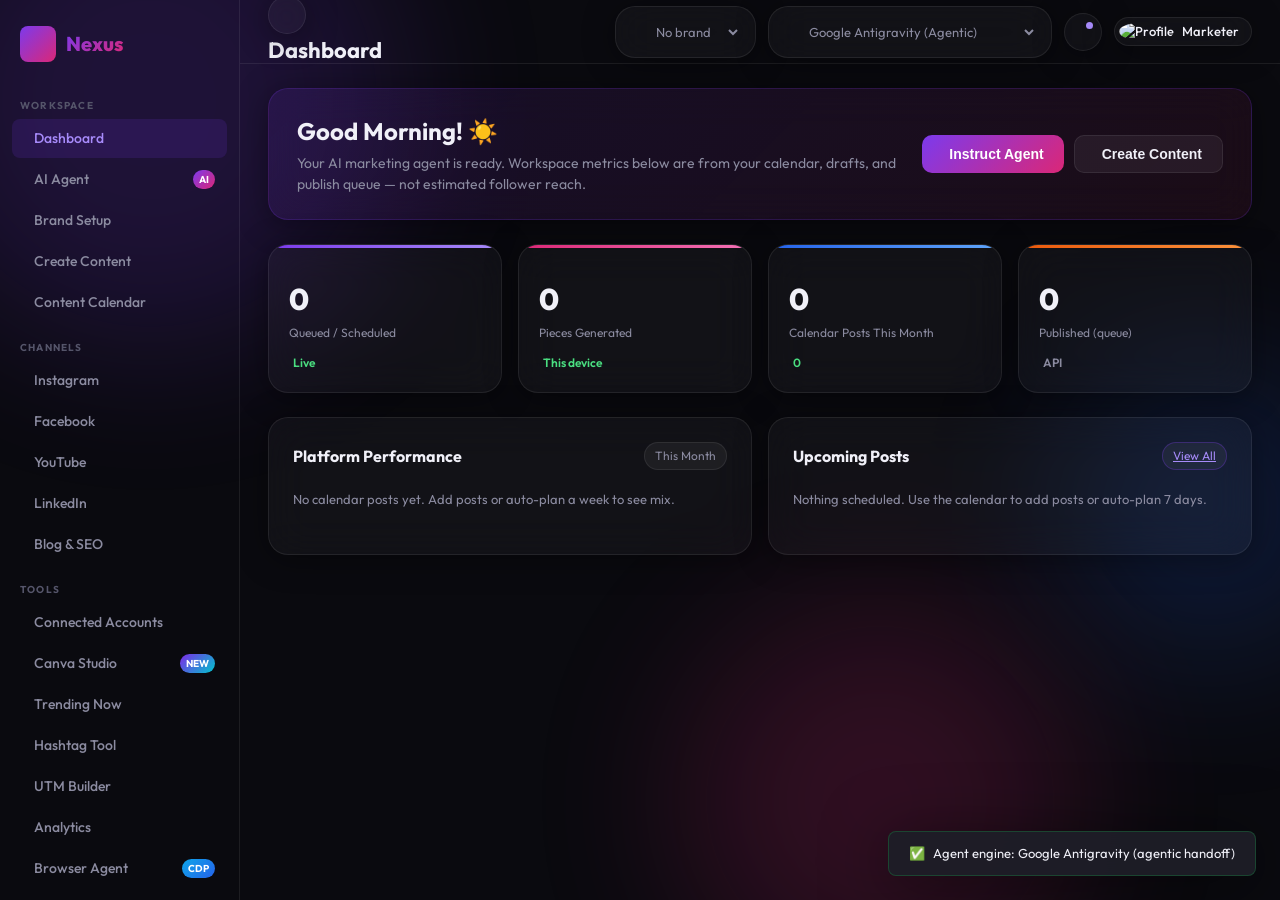
==== commit f1f78f4a: "UI: Brand Setup page, multi-brand switcher, editable profile/plan, MD/CSV export The active profile " ====
--- a/ui/index.html
+++ b/ui/index.html
@@ -2,7 +2,12 @@
 <html lang="en">
 <head>
     <meta charset="UTF-8">
-    <meta name="viewport" content="width=device-width, initial-scale=1.0">
+    <meta name="viewport" content="width=device-width, initial-scale=1.0, viewport-fit=cover">
+    <meta name="apple-mobile-web-app-capable" content="yes">
+    <meta name="mobile-web-app-capable" content="yes">
+    <meta name="apple-mobile-web-app-status-bar-style" content="black-translucent">
+    <meta name="apple-mobile-web-app-title" content="Nexus">
+    <meta name="format-detection" content="telephone=no">
     <meta name="description" content="Nexus — AI-Powered Digital Marketing Command Center for social media, content creation, and campaign automation.">
     <meta name="theme-color" content="#7c3aed">
     <link rel="icon" href="favicon.svg" type="image/svg+xml">
@@ -39,6 +44,9 @@
                 </li>
                 <li class="nav-item" data-page="agent">
                     <a href="#" class="nav-link"><i class="ph ph-robot"></i><span>AI Agent</span><div class="nav-badge">AI</div></a>
+                </li>
+                <li class="nav-item" data-page="brand">
+                    <a href="#" class="nav-link"><i class="ph ph-storefront"></i><span>Brand Setup</span></a>
                 </li>
                 <li class="nav-item" data-page="create">
                     <a href="#" class="nav-link"><i class="ph ph-pen-nib"></i><span>Create Content</span></a>
@@ -126,6 +134,12 @@
                     <h1 class="page-heading" id="pageHeading">Dashboard</h1>
                 </div>
                 <div class="topbar-right">
+                    <div class="topbar-model-selector glass-card brand-switcher" title="Active brand — all generation uses this profile">
+                        <i class="ph ph-storefront"></i>
+                        <select id="brandSwitcher" onchange="switchBrand(this.value)" aria-label="Active brand">
+                            <option value="">No brand</option>
+                        </select>
+                    </div>
                     <div class="topbar-model-selector glass-card">
                         <i class="ph ph-cpu"></i>
                         <select id="modelSelect">
@@ -649,6 +663,78 @@
             </div>
 
             <!-- ═══ PAGE: SETTINGS ═══ -->
+            <div class="page-content" id="page-brand">
+                <div class="brand-layout fade-up">
+                    <div class="glass-card">
+                        <div class="card-header">
+                            <h3><i class="ph ph-storefront"></i> Brand Setup</h3>
+                            <span class="chip" id="brandStatusChip">No brand selected</span>
+                        </div>
+                        <p class="helper-text">Enter the business details. The relay crawls the website politely (robots.txt, same domain, capped pages), reads the Google Business Profile, then builds a Brand Profile and a 30-day plan with your AI provider chain. Every post generated afterwards uses the active brand.</p>
+                        <div class="form-row">
+                            <div class="form-field"><label>Business name *</label><input type="text" id="brandFormName" placeholder="Acme Dental Clinic"></div>
+                            <div class="form-field"><label>Website</label><input type="url" id="brandFormWebsite" placeholder="https://acmedental.in"></div>
+                        </div>
+                        <div class="form-row">
+                            <div class="form-field" style="flex:2"><label>Google Business Profile URL</label><input type="url" id="brandFormGbp" placeholder="https://maps.app.goo.gl/… or https://www.google.com/maps/place/…"></div>
+                        </div>
+                        <div class="form-row">
+                            <div class="form-field"><label>Social handles (optional)</label><input type="text" id="brandFormHandles" placeholder="instagram=@acme, x=@acme, linkedin=company/acme"></div>
+                        </div>
+                        <div class="form-row">
+                            <div class="form-field"><label>Location</label><input type="text" id="brandFormLocation" placeholder="Pune, India"></div>
+                            <div class="form-field"><label>Target market</label><input type="text" id="brandFormMarket" placeholder="Families and young professionals in Pune"></div>
+                        </div>
+                        <div class="form-row brand-actions">
+                            <button class="btn btn-primary" id="brandSaveBtn" onclick="brandCreate()"><i class="ph ph-plus"></i> Save brand</button>
+                            <button class="btn btn-ghost" id="brandResearchBtn" onclick="brandRun('research')"><i class="ph ph-magnifying-glass"></i> Research</button>
+                            <button class="btn btn-ghost" id="brandProfileBtn" onclick="brandRun('profile')"><i class="ph ph-identification-card"></i> Build profile</button>
+                            <button class="btn btn-ghost" id="brandPlanBtn" onclick="brandRun('plan')"><i class="ph ph-calendar-plus"></i> Build 30-day plan</button>
+                            <button class="btn btn-ghost" id="brandAllBtn" onclick="brandRun('all')"><i class="ph ph-lightning"></i> Do all three</button>
+                            <button class="btn btn-ghost" id="brandDeleteBtn" onclick="brandDelete()"><i class="ph ph-trash"></i> Delete brand</button>
+                        </div>
+                        <div class="helper-text" id="brandProgress"></div>
+                        <div class="helper-text" id="brandResearchSummary"></div>
+                    </div>
+
+                    <div class="glass-card">
+                        <div class="card-header">
+                            <h3><i class="ph ph-identification-card"></i> Brand Profile</h3>
+                            <span class="chip" id="brandProfileSource">—</span>
+                        </div>
+                        <div id="brandProfileView" class="brand-profile-view helper-text">No profile yet.</div>
+                        <details>
+                            <summary>Edit profile (JSON)</summary>
+                            <textarea id="brandProfileEditor" rows="16" spellcheck="false" class="mono"></textarea>
+                            <div class="form-row brand-actions">
+                                <button class="btn btn-primary" id="brandProfileSaveBtn" onclick="brandSave('profile')"><i class="ph ph-floppy-disk"></i> Save profile</button>
+                            </div>
+                        </details>
+                        <div class="form-row brand-actions">
+                            <button class="btn btn-ghost" id="brandExportMdBtn" onclick="brandExport('md')"><i class="ph ph-file-text"></i> Export Markdown</button>
+                            <button class="btn btn-ghost" id="brandExportCsvBtn" onclick="brandExport('csv')"><i class="ph ph-file-csv"></i> Export plan CSV</button>
+                        </div>
+                    </div>
+
+                    <div class="glass-card">
+                        <div class="card-header">
+                            <h3><i class="ph ph-calendar"></i> 30-day Plan</h3>
+                            <span class="chip" id="brandPlanSource">—</span>
+                        </div>
+                        <div id="brandPlanSummary" class="helper-text">No plan yet.</div>
+                        <div class="brand-table-wrap">
+                            <table class="brand-plan-table" id="brandPlanTable">
+                                <thead><tr><th>Day</th><th>Date</th><th>Channel</th><th>Format</th><th>Pillar</th><th>Idea</th><th>Hook</th><th>CTA</th><th>Status</th></tr></thead>
+                                <tbody id="brandPlanBody"></tbody>
+                            </table>
+                        </div>
+                        <div class="form-row brand-actions">
+                            <button class="btn btn-primary" id="brandPlanSaveBtn" onclick="brandSavePlanTable()"><i class="ph ph-floppy-disk"></i> Save plan edits</button>
+                        </div>
+                    </div>
+                </div>
+            </div>
+
             <div class="page-content" id="page-settings">
                 <div class="settings-layout fade-up">
                     <div class="glass-card settings-card">
@@ -824,7 +910,13 @@
                             <p class="helper-text">The relay (<code>python3 agent/nexus_relay.py</code>) executes browser automation and publishing on this machine. It only accepts requests from Nexus and, if you set <code>NEXUS_RELAY_TOKEN</code>, requires the token below.</p>
                             <div class="form-row">
                                 <div class="form-field">
-                                    <label>Relay token (optional but recommended)</label>
+                                    <label>Relay address (leave empty for this computer; on a phone use e.g. https://192.168.1.20:8712)</label>
+                                    <input type="url" id="relayUrl" inputmode="url" autocomplete="off" placeholder="auto">
+                                </div>
+                            </div>
+                            <div class="form-row">
+                                <div class="form-field">
+                                    <label>Relay token (required when the relay runs in LAN/phone mode)</label>
                                     <input type="password" id="relayToken" placeholder="paste the token printed by the relay">
                                 </div>
                                 <div class="form-field" style="display:flex; align-items:flex-end;">
--- a/ui/style.css
+++ b/ui/style.css
@@ -454,7 +454,7 @@
 .form-field label { font-size: 13px; font-weight: 600; color: var(--c-text-2); }
 .form-row { display: flex; gap: 14px; }
 
-input[type="text"], input[type="time"], input[type="date"], input[type="email"],
+input[type="text"], input[type="time"], input[type="date"], input[type="email"], input[type="url"],
 select, textarea {
     width: 100%;
     background: rgba(0,0,0,.25);
@@ -1219,3 +1219,45 @@
     .post-detail { padding: 16px; }
     .content-actions { gap: 6px; }
 }
+
+
+/* ═══════════════════════════════════════════════════════════════
+   Mobile / iOS polish (PWA is the phone client)
+   ═══════════════════════════════════════════════════════════════ */
+@supports (height: 100dvh) {
+    body { min-height: 100dvh; }
+    .app-shell, .sidebar { height: 100dvh; }
+}
+body {
+    padding: env(safe-area-inset-top) env(safe-area-inset-right) 0 env(safe-area-inset-left);
+    -webkit-text-size-adjust: 100%;
+    -webkit-tap-highlight-color: transparent;
+    overscroll-behavior-y: none;
+}
+@media (max-width: 900px) {
+    /* iOS Safari zooms into inputs below 16px */
+    input, select, textarea { font-size: 16px !important; }
+    .btn, button, [role="button"] { min-height: 44px; }      /* Apple HIG touch target */
+    .main-area { padding-bottom: calc(16px + env(safe-area-inset-bottom)); -webkit-overflow-scrolling: touch; }
+    .sidebar { padding-top: env(safe-area-inset-top); padding-bottom: env(safe-area-inset-bottom); }
+    pre, code, .schedule-code-block { overflow-x: auto; max-width: 100%; }
+    table { display: block; overflow-x: auto; }
+}
+@media (max-width: 420px) {
+    .glass-card { padding: 14px !important; }
+    h1 { font-size: 1.35rem; }
+}
+
+/* ── Brand Setup ─────────────────────────────────────────── */
+.brand-layout { display: grid; gap: 1.25rem; }
+.brand-actions { flex-wrap: wrap; gap: .5rem; }
+.brand-switcher select { max-width: 180px; }
+.brand-cols { display: grid; grid-template-columns: repeat(auto-fit, minmax(180px, 1fr)); gap: .75rem; }
+.brand-cols h4 { margin: .25rem 0; font-size: .85rem; opacity: .8; }
+.brand-cols ul { margin: 0; padding-left: 1.1rem; }
+.brand-table-wrap { overflow-x: auto; max-height: 480px; -webkit-overflow-scrolling: touch; }
+.brand-plan-table { width: 100%; border-collapse: collapse; font-size: .85rem; }
+.brand-plan-table th, .brand-plan-table td { padding: .4rem .5rem; border-bottom: 1px solid rgba(255,255,255,.08); text-align: left; vertical-align: top; }
+.brand-plan-table td[contenteditable="true"]:focus { outline: 1px solid var(--accent, #7c5cff); background: rgba(124,92,255,.08); }
+#brandProfileEditor { width: 100%; font-family: ui-monospace, monospace; font-size: .8rem; }
+@media (max-width: 640px) { .brand-switcher { display: none; } }
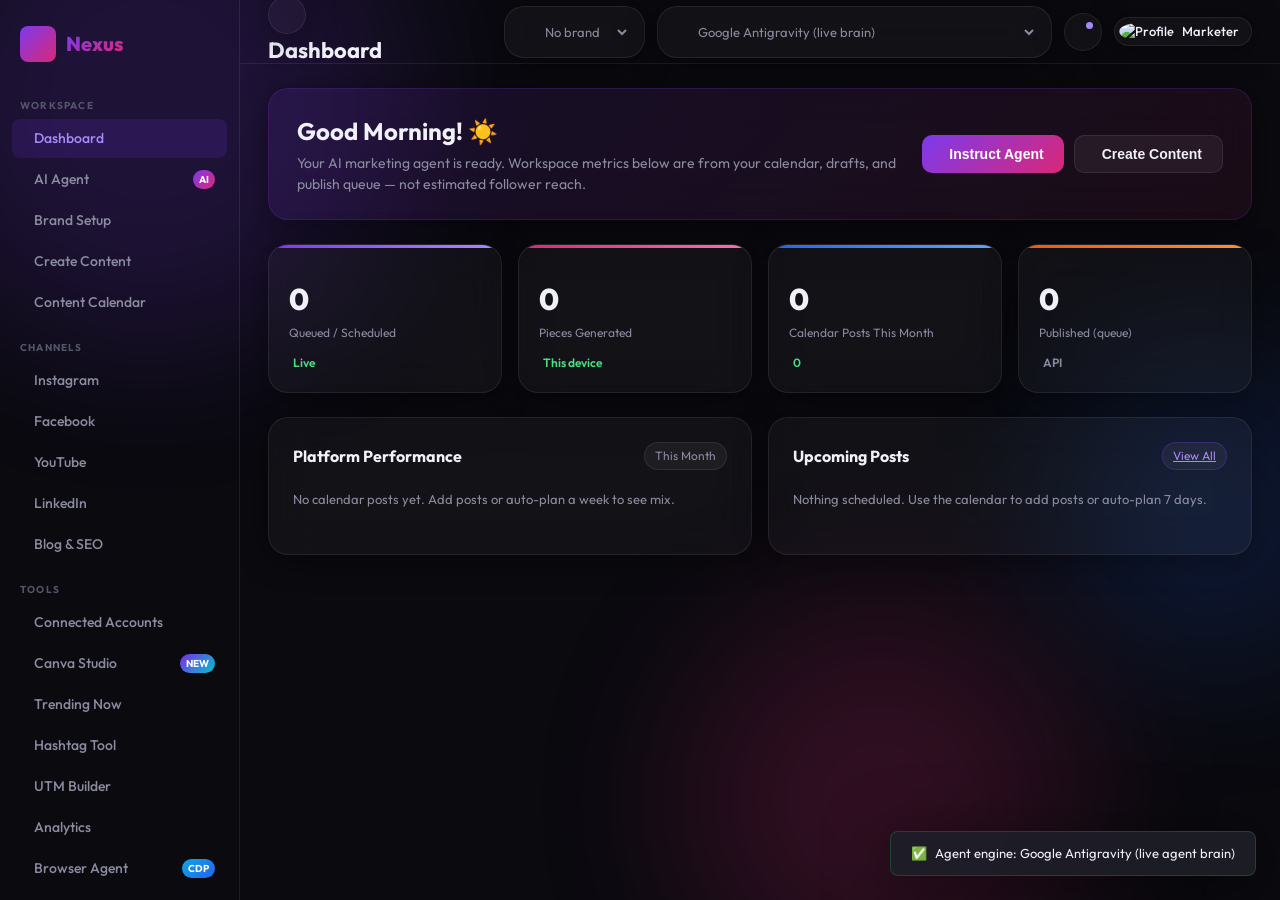
==== commit 105a553f: "Port generic improvements from the byteminiz client build; Windows portability; tutorials Ported fro" ====
--- a/ui/index.html
+++ b/ui/index.html
@@ -33,7 +33,7 @@
         <nav class="sidebar" id="sidebar">
             <div class="sidebar-logo">
                 <div class="logo-icon"><i class="ph-fill ph-planet"></i></div>
-                <div class="logo-text">Nexus</div>
+                <div class="logo-text">Nexus<span class="client-tag" id="clientTag"></span></div>
                 <button class="sidebar-toggle" id="sidebarToggle"><i class="ph ph-caret-left"></i></button>
             </div>
 
@@ -104,6 +104,9 @@
                 <li class="nav-item" data-page="logs">
                     <a href="#" class="nav-link"><i class="ph ph-warning-octagon"></i><span>Agent Logs</span><div class="nav-badge" id="logErrorBadge" style="background:linear-gradient(135deg,#dc2626,#f97316);display:none">0</div></a>
                 </li>
+                <li class="nav-item" data-page="activity">
+                    <a href="#" class="nav-link"><i class="ph ph-clock-counter-clockwise"></i><span>Activity</span></a>
+                </li>
                 <li class="nav-item" data-page="tutorial">
                     <a href="#" class="nav-link"><i class="ph ph-graduation-cap"></i><span>Tutorial</span></a>
                 </li>
@@ -143,10 +146,11 @@
                     <div class="topbar-model-selector glass-card">
                         <i class="ph ph-cpu"></i>
                         <select id="modelSelect">
-                            <option value="antigravity">Google Antigravity (Agentic)</option>
+                            <option value="antigravity">Google Antigravity (live brain)</option>
                             <option value="cloud">Cloud API (7 providers + fail-over)</option>
-                            <option value="local">Local AI (LM Studio/Ollama)</option>
+                            <option value="local">Local AI (LM Studio/Ollama · Hermes 3)</option>
                             <option value="builtin">Built-in engine (offline, no API)</option>
+                            <option value="sho">Sho · Grok Bot (external agent brain, relay job queue)</option>
                         </select>
                     </div>
                     <button class="icon-btn glass-card" id="notifBtn" type="button" aria-label="Notifications">
@@ -697,6 +701,15 @@
                         <div class="helper-text" id="brandResearchSummary"></div>
                     </div>
 
+                    <div class="glass-card" id="brandLinksCard">
+                        <div class="card-header">
+                            <h3><i class="ph ph-link"></i> Saved links</h3>
+                            <button class="btn btn-ghost" id="brandLinksRefresh" onclick="loadSavedLinks()"><i class="ph ph-arrows-clockwise"></i> Refresh</button>
+                        </div>
+                        <div class="helper-text">Pages the browser flows have visited (profile, compose, Page, post permalinks) plus your brand's social links (Brand Setup handles / brand.json social_links; config/client.json in a client build). Flows open these first.</div>
+                        <div id="brandLinksList" class="brand-links">Not loaded yet.</div>
+                    </div>
+
                     <div class="glass-card">
                         <div class="card-header">
                             <h3><i class="ph ph-identification-card"></i> Brand Profile</h3>
@@ -776,7 +789,24 @@
                                     <input type="radio" name="aiModel" value="antigravity" checked>
                                     <div class="model-card">
                                         <div class="model-icon"><i class="ph-fill ph-magic-wand"></i></div>
-                                        <div><div class="model-name">Google Antigravity</div><div class="model-desc">Runs natively as an Agentic AI. Highly recommended.</div></div>
+                                        <div><div class="model-name">Google Antigravity</div><div class="model-desc">Live agent brain through the running Antigravity app (relay streams the answer). Falls back to the skill hand-off if the app is closed.</div></div>
+                                    </div>
+                                </label>
+                                <div class="form-group" style="margin:6px 0 10px;">
+                                    <label for="antigravityModel" class="helper-text">Antigravity model</label>
+                                    <select id="antigravityModel" class="form-input" aria-label="Antigravity model">
+                                        <option value="">App default</option>
+                                        <option value="flash_lite">Flash Lite</option>
+                                        <option value="flash">Flash</option>
+                                        <option value="pro">Pro</option>
+                                    </select>
+                                    <p class="helper-text" id="antigravityStatus"></p>
+                                </div>
+                                <label class="model-option">
+                                    <input type="radio" name="aiModel" value="sho">
+                                    <div class="model-card">
+                                        <div class="model-icon"><i class="ph-fill ph-brain"></i></div>
+                                        <div><div class="model-name">Sho (external agent brain)</div><div class="model-desc">Requests go to data/brain/inbox via the relay; your agent answers. Posts need your approval.</div></div>
                                     </div>
                                 </label>
                                 <label class="model-option">
@@ -1269,6 +1299,30 @@
                 </div>
             </div>
 
+            <!-- ═══ PAGE: ACTIVITY (persistent agent log from the relay) ═══ -->
+            <div class="page-content" id="page-activity">
+                <div class="glass-card fade-up" style="padding:20px;">
+                    <div class="card-header" style="display:flex;align-items:center;gap:12px;flex-wrap:wrap;">
+                        <h3><i class="ph ph-clock-counter-clockwise"></i> Agent Activity Log</h3>
+                        <span id="activityStats" style="font-size:.8rem;opacity:.7;"></span>
+                        <span style="flex:1"></span>
+                        <select id="activityPlatform" onchange="loadActivity()">
+                            <option value="">All platforms</option><option value="x">X</option>
+                            <option value="instagram">Instagram</option><option value="facebook">Facebook</option>
+                            <option value="blogger">Blogger</option><option value="canva">Canva</option>
+                        </select>
+                        <select id="activityStatus" onchange="loadActivity()">
+                            <option value="">All results</option><option value="ok">Posted / ok</option>
+                            <option value="failed">Failed</option><option value="blocked">Blocked</option>
+                            <option value="dry_run">Dry run</option>
+                        </select>
+                        <button class="btn btn-ghost btn-sm" onclick="loadActivity()"><i class="ph ph-arrows-clockwise"></i> Refresh</button>
+                    </div>
+                    <p class="helper-text">Every social post and browser action by the agents, newest first, saved on this computer in data/brands/&lt;brand&gt;/activity_log.jsonl. Needs the relay running.</p>
+                    <div id="activityList" class="activity-list">Not loaded yet.</div>
+                </div>
+            </div>
+
             <!-- ═══ PAGE: TUTORIAL ═══ -->
             <div class="page-content" id="page-tutorial">
                 <div class="glass-card fade-up tutorial-card" style="padding:28px;">
@@ -2162,6 +2216,7 @@
     </div>
 
     <div class="toast-container" id="toastContainer"></div>
+    <script src="client-config.js"></script>
     <script src="ai-client.js"></script>
     <script src="script.js"></script>
     <script>
--- a/ui/style.css
+++ b/ui/style.css
@@ -1261,3 +1261,7 @@
 .brand-plan-table td[contenteditable="true"]:focus { outline: 1px solid var(--accent, #7c5cff); background: rgba(124,92,255,.08); }
 #brandProfileEditor { width: 100%; font-family: ui-monospace, monospace; font-size: .8rem; }
 @media (max-width: 640px) { .brand-switcher { display: none; } }
+
+.brand-links ul{list-style:none;padding:0;margin:.2rem 0 .8rem}
+.brand-links li{padding:.25rem 0;word-break:break-all}
+.brand-links .chip{font-size:.75em;padding:.05rem .45rem;border-radius:999px;background:rgba(251,97,7,.15)}
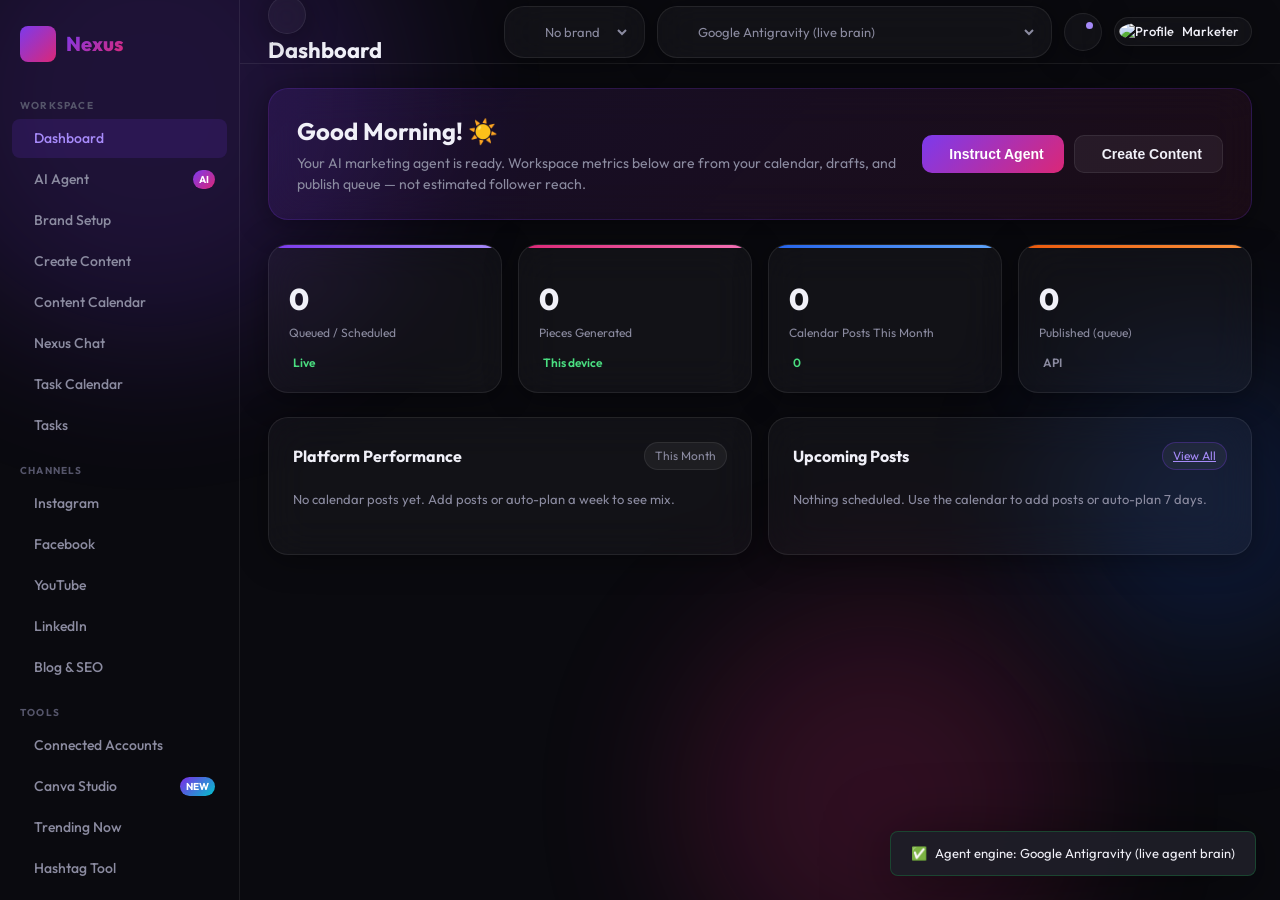
==== commit 2c8d4274: "Nexus Chat, task store, scheduler, Task Calendar, campaign planning; brain router for Hermes/local m" ====
--- a/ui/index.html
+++ b/ui/index.html
@@ -54,6 +54,15 @@
                 <li class="nav-item" data-page="calendar">
                     <a href="#" class="nav-link"><i class="ph ph-calendar-blank"></i><span>Content Calendar</span></a>
                 </li>
+                <li class="nav-item" data-page="chat">
+                    <a href="#" class="nav-link"><i class="ph ph-chats-circle"></i><span>Nexus Chat</span></a>
+                </li>
+                <li class="nav-item" data-page="taskcal">
+                    <a href="#" class="nav-link"><i class="ph ph-calendar-check"></i><span>Task Calendar</span></a>
+                </li>
+                <li class="nav-item" data-page="tasks">
+                    <a href="#" class="nav-link"><i class="ph ph-list-checks"></i><span>Tasks</span></a>
+                </li>
             </ul>
 
             <div class="nav-section-label">CHANNELS</div>
@@ -537,6 +546,65 @@
             </div>
 
             <!-- ═══ PAGE: CALENDAR ═══ -->
+            <!-- ═══ Nexus Chat (instruction chat → pending_approval tasks) ═══ -->
+            <div class="page-content" id="page-chat">
+                <div class="glass-card fade-up nt-chat">
+                    <div class="card-header">
+                        <h3><i class="ph ph-chats-circle"></i> Nexus Chat</h3>
+                        <select id="ntBrain" class="form-input nt-brain" aria-label="Brain"></select>
+                    </div>
+                    <p class="helper-text">Tell Nexus what to plan. It creates tasks that <strong>wait for your approval</strong>; nothing is posted until you approve it, and approved posts go out at their scheduled time.</p>
+                    <div class="nt-examples">
+                        <button class="btn btn-ghost btn-sm" data-example="Plan 3 Instagram posts for next week">3 posts next week</button>
+                        <button class="btn btn-ghost btn-sm" data-example="Plan the campaign for this whole month on Instagram and Facebook">Plan this month</button>
+                        <button class="btn btn-ghost btn-sm" data-example="What is waiting for my approval?">What needs approval?</button>
+                    </div>
+                    <div id="ntChatLog" class="nt-chat-log" aria-live="polite"></div>
+                    <div class="nt-chat-input">
+                        <textarea id="ntChatInput" class="form-input" rows="2" placeholder="e.g. plan 3 Instagram posts for next week for our burger launch"></textarea>
+                        <button id="ntChatSend" class="btn btn-primary"><i class="ph ph-paper-plane-tilt"></i> Send</button>
+                    </div>
+                </div>
+            </div>
+
+            <!-- ═══ Task Calendar ═══ -->
+            <div class="page-content" id="page-taskcal">
+                <div class="glass-card fade-up">
+                    <div class="card-header">
+                        <h3><i class="ph ph-calendar-check"></i> Task Calendar <small id="ntCalTz" class="helper-text"></small></h3>
+                        <div class="calendar-nav">
+                            <button class="btn btn-ghost btn-sm" id="ntCalPrev" aria-label="Previous"><i class="ph ph-caret-left"></i></button>
+                            <span id="ntCalLabel" class="calendar-month-label"></span>
+                            <button class="btn btn-ghost btn-sm" id="ntCalNext" aria-label="Next"><i class="ph ph-caret-right"></i></button>
+                            <button class="btn btn-ghost btn-sm" id="ntCalToday">Today</button>
+                        </div>
+                        <select id="ntCalView" class="form-input nt-view"><option value="month">Month</option><option value="week">Week</option></select>
+                        <button class="btn btn-ghost btn-sm" id="ntCalIcs"><i class="ph ph-download-simple"></i> .ics</button>
+                        <button class="btn btn-primary btn-sm" id="ntCalApproveAll"><i class="ph ph-check-circle"></i> Approve visible</button>
+                    </div>
+                    <p class="helper-text">Drag a post to another day to move it (time is kept). Click a post to approve, edit or reschedule. <span id="ntCalPending"></span></p>
+                    <div id="ntCalGrid" class="nt-cal"></div>
+                </div>
+                <div id="ntCalDetail" class="glass-card hidden"></div>
+            </div>
+
+            <!-- ═══ Tasks ═══ -->
+            <div class="page-content" id="page-tasks">
+                <div class="glass-card fade-up">
+                    <div class="card-header">
+                        <h3><i class="ph ph-list-checks"></i> Tasks</h3>
+                        <select id="ntTaskStatus" class="form-input">
+                            <option value="">All</option><option value="pending_approval" selected>Needs approval</option>
+                            <option value="approved">Approved</option><option value="done">Posted</option>
+                            <option value="failed">Failed</option><option value="draft">Draft</option><option value="cancelled">Cancelled</option>
+                        </select>
+                        <button class="btn btn-ghost btn-sm" id="ntTaskRefresh"><i class="ph ph-arrows-clockwise"></i></button>
+                        <button class="btn btn-ghost btn-sm" id="ntTaskNew"><i class="ph ph-plus"></i> New task</button>
+                    </div>
+                    <div id="ntTaskList" class="nt-cards"></div>
+                </div>
+            </div>
+
             <div class="page-content" id="page-calendar">
                 <p class="helper-text" id="calendarSummary" style="margin-bottom:10px"></p>
                 <div class="glass-card calendar-card fade-up">
@@ -2219,6 +2287,7 @@
     <script src="client-config.js"></script>
     <script src="ai-client.js"></script>
     <script src="script.js"></script>
+    <script src="nexus-tasks.js"></script>
     <script>
         if ('serviceWorker' in navigator && location.protocol.startsWith('http')) {
             navigator.serviceWorker.register('sw.js').catch(() => {});
--- a/ui/style.css
+++ b/ui/style.css
@@ -1265,3 +1265,43 @@
 .brand-links ul{list-style:none;padding:0;margin:.2rem 0 .8rem}
 .brand-links li{padding:.25rem 0;word-break:break-all}
 .brand-links .chip{font-size:.75em;padding:.05rem .45rem;border-radius:999px;background:rgba(251,97,7,.15)}
+
+/* ═══ Nexus Chat · Task Calendar · Tasks (ui/nexus-tasks.js) ═══════════════ */
+.nt-chat-log { min-height: 260px; max-height: 60vh; overflow-y: auto; display: flex; flex-direction: column; gap: 10px; margin: 12px 0; }
+.nt-msg { padding: 10px 14px; border-radius: 12px; max-width: 92%; line-height: 1.5; }
+.nt-user { align-self: flex-end; background: rgba(124,58,237,0.25); }
+.nt-assistant { align-self: flex-start; background: var(--glass-bg); border: var(--glass-border); width: 92%; }
+.nt-status, .nt-warn { font-size: 12px; opacity: 0.7; margin-top: 4px; }
+.nt-warn { color: #fbbf24; }
+.nt-error { color: #f87171; font-size: 13px; margin-top: 6px; }
+.nt-chat-input { display: flex; gap: 8px; align-items: flex-end; }
+.nt-chat-input textarea { flex: 1; resize: vertical; }
+.nt-examples { display: flex; gap: 6px; flex-wrap: wrap; margin-top: 8px; }
+.nt-brain, .nt-view { max-width: 220px; }
+.nt-cards { display: grid; gap: 10px; margin-top: 10px; }
+.nt-card { border: var(--glass-border); border-radius: 12px; padding: 10px 12px; background: rgba(255,255,255,0.02); }
+.nt-card-head { display: flex; gap: 8px; align-items: center; }
+.nt-meta { font-size: 12px; opacity: 0.8; margin: 4px 0; }
+.nt-content { white-space: pre-wrap; font-size: 14px; margin: 6px 0; }
+.nt-poster { font-size: 12px; opacity: 0.8; }
+.nt-actions { display: flex; gap: 6px; flex-wrap: wrap; align-items: center; margin-top: 8px; }
+.nt-when { background: transparent; color: inherit; border: var(--glass-border); border-radius: 8px; padding: 3px 6px; }
+.nt-plat { font-size: 11px; padding: 1px 6px; border-radius: 6px; background: rgba(255,255,255,0.08); }
+.nt-badge { font-size: 11px; padding: 2px 8px; border-radius: 999px; background: rgba(255,255,255,0.1); }
+.nt-pending_approval { background: rgba(251,191,36,0.2); color: #fbbf24; }
+.nt-approved { background: rgba(52,211,153,0.2); color: #34d399; }
+.nt-done { background: rgba(96,165,250,0.2); color: #60a5fa; }
+.nt-failed { background: rgba(248,113,113,0.2); color: #f87171; }
+.nt-running { background: rgba(167,139,250,0.25); color: #c4b5fd; }
+.nt-cal { display: grid; grid-template-columns: repeat(7, minmax(0, 1fr)); gap: 4px; margin-top: 10px; }
+.nt-dow { font-size: 12px; opacity: 0.6; text-align: center; }
+.nt-day { min-height: 92px; border: var(--glass-border); border-radius: 8px; padding: 4px; }
+.nt-week .nt-day { min-height: 300px; }
+.nt-out { opacity: 0.45; }
+.nt-today { outline: 1px solid #a78bfa; }
+.nt-daynum { font-size: 12px; opacity: 0.7; }
+.nt-chip { font-size: 11px; padding: 2px 4px; border-radius: 6px; margin-top: 3px; cursor: pointer; overflow: hidden; text-overflow: ellipsis; white-space: nowrap; }
+.nt-chip[draggable="true"] { cursor: grab; }
+.nt-modal label { display: block; margin: 8px 0; font-size: 13px; }
+.nt-modal .form-input { width: 100%; }
+@media (max-width: 720px) { .nt-cal { grid-template-columns: 1fr; } .nt-dow { display: none; } .nt-day { min-height: auto; } }
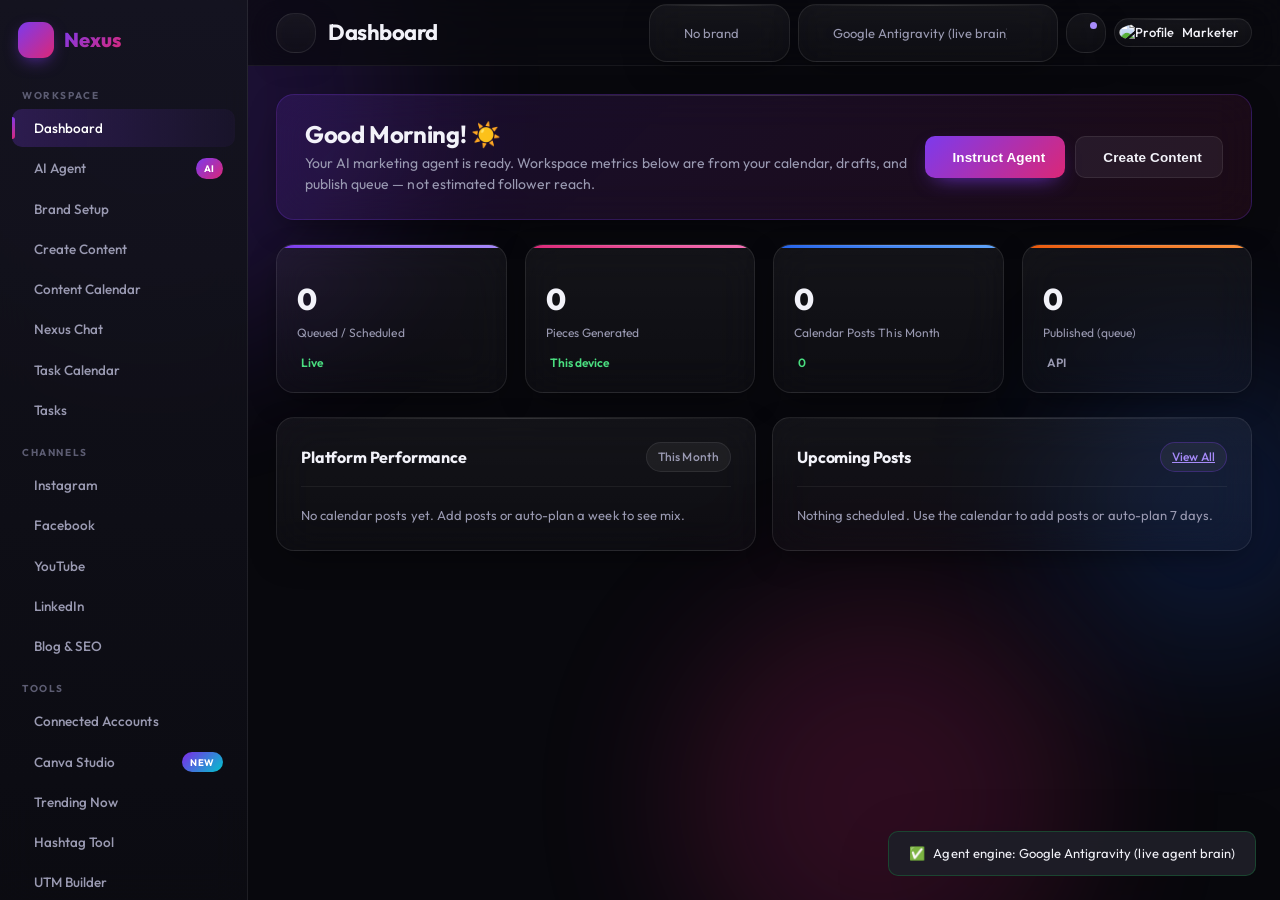
==== commit b48e45c2: "feat: brand signature, Google Business lead gen & outreach, and UI v4 responsive refresh" ====
--- a/ui/index.html
+++ b/ui/index.html
@@ -104,6 +104,9 @@
                 <li class="nav-item" data-page="analytics">
                     <a href="#" class="nav-link"><i class="ph ph-chart-line-up"></i><span>Analytics</span></a>
                 </li>
+                <li class="nav-item" data-page="leads">
+                    <a href="#" class="nav-link"><i class="ph ph-magnet"></i><span>Lead Gen</span><div class="nav-badge" style="background:linear-gradient(135deg,#7c3aed,#db2777)">NEW</div></a>
+                </li>
                 <li class="nav-item" data-page="browser">
                     <a href="#" class="nav-link"><i class="ph-fill ph-browser"></i><span>Browser Agent</span><div class="nav-badge" style="background:linear-gradient(135deg,#0ea5e9,#2563eb)">CDP</div></a>
                 </li>
@@ -673,6 +676,9 @@
                         </div>
                     </div>
                 </div>
+
+                <!-- Unposted / Overdue Tasks Alert Modal -->
+                <div class="modal-overlay hidden" id="ntUnpostedPopup"></div>
             </div>
 
             <!-- ═══ PAGE: ANALYTICS ═══ -->
@@ -708,7 +714,7 @@
                         </div>
                         <p class="helper-text">Paste an export from Instagram/Facebook Insights, X analytics, LinkedIn, GA4 or an ads manager. Nexus computes engagement rate, CTR, CPC, CPM, CPA and ROAS — and leaves any metric blank rather than guessing. <button class="link-btn" type="button" onclick="downloadAnalyticsTemplate()">Download the CSV template</button> · <button class="link-btn" type="button" onclick="loadSampleAnalytics()">Load a sample</button></p>
                         <div class="form-row">
-                            <div class="form-field" style="flex:2">
+                            <div class="form-field form-field-wide">
                                 <label>Paste CSV / TSV</label>
                                 <textarea id="analyticsCsv" rows="6" placeholder="date,platform,campaign,impressions,reach,likes,comments,shares,saves,clicks,conversions,spend,revenue&#10;2026-01-05,instagram,launch,48200,31500,1420,180,95,240,610,42,120,980"></textarea>
                             </div>
@@ -748,7 +754,7 @@
                             <div class="form-field"><label>Website</label><input type="url" id="brandFormWebsite" placeholder="https://acmedental.in"></div>
                         </div>
                         <div class="form-row">
-                            <div class="form-field" style="flex:2"><label>Google Business Profile URL</label><input type="url" id="brandFormGbp" placeholder="https://maps.app.goo.gl/… or https://www.google.com/maps/place/…"></div>
+                            <div class="form-field form-field-wide"><label>Google Business Profile URL</label><input type="url" id="brandFormGbp" placeholder="https://maps.app.goo.gl/… or https://www.google.com/maps/place/…"></div>
                         </div>
                         <div class="form-row">
                             <div class="form-field"><label>Social handles (optional)</label><input type="text" id="brandFormHandles" placeholder="instagram=@acme, x=@acme, linkedin=company/acme"></div>
@@ -757,6 +763,26 @@
                             <div class="form-field"><label>Location</label><input type="text" id="brandFormLocation" placeholder="Pune, India"></div>
                             <div class="form-field"><label>Target market</label><input type="text" id="brandFormMarket" placeholder="Families and young professionals in Pune"></div>
                         </div>
+                        <div class="form-row">
+                            <div class="form-field"><label>Mobile / phone</label><input type="tel" id="brandFormMobile" placeholder="+91 98765 43210"></div>
+                            <div class="form-field"><label>WhatsApp (optional)</label><input type="tel" id="brandFormWhatsapp" placeholder="+91 98765 43210"></div>
+                        </div>
+                        <div class="form-row">
+                            <div class="form-field"><label>Contact email</label><input type="email" id="brandFormEmail" placeholder="hello@acmedental.in"></div>
+                            <div class="form-field form-field-wide"><label>Social links (URLs, optional)</label><input type="text" id="brandFormSocial" placeholder="instagram=https://instagram.com/acme, facebook=https://facebook.com/acme, linkedin=https://linkedin.com/company/acme"></div>
+                        </div>
+                        <div class="form-row">
+                            <div class="form-field"><label>Brand logo</label><input type="file" id="brandFormLogo" accept="image/png,image/jpeg,image/webp,image/gif" onchange="brandUploadLogo(this)"></div>
+                            <div class="form-field form-field-end">
+                                <img id="brandLogoPreview" alt="Logo preview" style="max-height:56px;max-width:180px;display:none;border-radius:6px;background:#fff;padding:2px">
+                                <button class="btn btn-ghost" id="brandLogoRemoveBtn" onclick="brandRemoveLogo()"><i class="ph ph-trash"></i> Remove logo</button>
+                            </div>
+                        </div>
+                        <label class="tone-pill" style="display:inline-flex;gap:8px;align-items:center;margin:4px 0">
+                            <input type="checkbox" id="brandFormSignature" checked>
+                            <span>Add signature (name, phone, website, social links) to every post</span>
+                        </label>
+                        <div class="helper-text" id="brandSignaturePreview"></div>
                         <div class="form-row brand-actions">
                             <button class="btn btn-primary" id="brandSaveBtn" onclick="brandCreate()"><i class="ph ph-plus"></i> Save brand</button>
                             <button class="btn btn-ghost" id="brandResearchBtn" onclick="brandRun('research')"><i class="ph ph-magnifying-glass"></i> Research</button>
@@ -812,6 +838,82 @@
                         <div class="form-row brand-actions">
                             <button class="btn btn-primary" id="brandPlanSaveBtn" onclick="brandSavePlanTable()"><i class="ph ph-floppy-disk"></i> Save plan edits</button>
                         </div>
+                    </div>
+                </div>
+            </div>
+
+            <!-- ═══ PAGE: LEAD GEN ═══ -->
+            <div class="page-content" id="page-leads">
+                <div class="fade-up">
+                    <div class="glass-card">
+                        <div class="card-header">
+                            <h3><i class="ph ph-magnet"></i> Lead Gen — Google Business scraper</h3>
+                            <span class="chip" id="leadPlacesChip">—</span>
+                        </div>
+                        <p class="helper-text">Search Google for businesses (e.g. "dental clinics in Pune"), collect their <b>email &amp; phone</b> from their own websites, then email them about your services. Add <code>GOOGLE_PLACES_API_KEY</code> to <code>.env</code> for the fast, reliable Places API; without it Nexus reads the public Maps page in the browser (best-effort).</p>
+                        <div class="form-row">
+                            <div class="form-field"><label>What to find *</label><input type="text" id="leadQuery" placeholder="dental clinics"></div>
+                            <div class="form-field"><label>City / area</label><input type="text" id="leadLocation" placeholder="Pune"></div>
+                        </div>
+                        <div class="form-row">
+                            <div class="form-field"><label>Campaign name (optional)</label><input type="text" id="leadCampaign" placeholder="pune-dentists"></div>
+                            <div class="form-field"><label>Max results</label><input type="number" id="leadLimit" value="20" min="1" max="200"></div>
+                            <div class="form-field form-field-check">
+                                <label class="tone-pill" style="display:inline-flex;gap:6px;align-items:center"><input type="checkbox" id="leadEnrich" checked><span>Find emails on their sites</span></label>
+                            </div>
+                        </div>
+                        <div class="form-row brand-actions">
+                            <button class="btn btn-primary" id="leadScanBtn" onclick="leadScan()"><i class="ph ph-magnifying-glass"></i> Scan businesses</button>
+                            <button class="btn btn-ghost" id="leadRefreshBtn" onclick="leadLoadCampaigns()"><i class="ph ph-arrows-clockwise"></i> Refresh</button>
+                        </div>
+                        <div class="helper-text" id="leadProgress"></div>
+                    </div>
+
+                    <div class="glass-card">
+                        <div class="card-header">
+                            <h3><i class="ph ph-users-three"></i> Campaigns &amp; leads</h3>
+                            <span class="chip" id="leadStats">—</span>
+                        </div>
+                        <div class="form-row">
+                            <div class="form-field form-field-wide"><label>Campaign</label><select id="leadCampaignSelect" onchange="leadLoadOne(this.value)"><option value="">No campaign</option></select></div>
+                            <div class="form-field form-field-btnrow">
+                                <button class="btn btn-ghost" id="leadExportCsvBtn" onclick="leadExport('csv')"><i class="ph ph-file-csv"></i> CSV</button>
+                                <button class="btn btn-ghost" id="leadExportJsonBtn" onclick="leadExport('json')"><i class="ph ph-brackets-curly"></i> JSON</button>
+                                <button class="btn btn-ghost" id="leadDeleteBtn" onclick="leadDelete()"><i class="ph ph-trash"></i> Delete</button>
+                            </div>
+                        </div>
+                        <div class="brand-table-wrap">
+                            <table class="brand-plan-table">
+                                <thead><tr><th>Business</th><th>Email</th><th>Phone</th><th>Website</th><th>Category</th><th>Status</th></tr></thead>
+                                <tbody id="leadTableBody"></tbody>
+                            </table>
+                        </div>
+                    </div>
+
+                    <div class="glass-card">
+                        <div class="card-header">
+                            <h3><i class="ph ph-envelope-simple"></i> Email outreach</h3>
+                            <span class="chip" id="leadEmailStatus">—</span>
+                        </div>
+                        <p class="helper-text">Uses your own SMTP server (<code>NEXUS_SMTP_HOST</code>, <code>NEXUS_SMTP_USER</code>, <code>NEXUS_SMTP_PASS</code>, <code>NEXUS_EMAIL_FROM</code>). Recipients that reply STOP are suppressed automatically. Placeholders: <code>{business_name}</code>, <code>{city}</code>, <code>{category}</code>, <code>{services}</code>, <code>{sender_name}</code>, <code>{website}</code>, <code>{offer}</code>.</p>
+                        <div class="form-field"><label>Subject</label><input type="text" id="leadSubject" placeholder="Helping {business_name} get more customers in {city}"></div>
+                        <div class="form-field"><label>Message</label><textarea id="leadBody" rows="8" placeholder="Leave blank to use the built-in template that pitches your brand's services."></textarea></div>
+                        <div class="form-row">
+                            <div class="form-field"><label>This run (0 = daily cap)</label><input type="number" id="leadSendLimit" value="0" min="0"></div>
+                            <div class="form-field form-field-check">
+                                <label class="tone-pill" style="display:inline-flex;gap:6px;align-items:center"><input type="checkbox" id="leadOnlyEmail" checked><span>Only leads with an email</span></label>
+                            </div>
+                        </div>
+                        <div class="form-row brand-actions">
+                            <button class="btn btn-ghost" id="leadPreviewBtn" onclick="leadSend(false)"><i class="ph ph-eye"></i> Preview</button>
+                            <button class="btn btn-primary" id="leadSendBtn" onclick="leadSend(true)"><i class="ph ph-paper-plane-tilt"></i> Send emails</button>
+                        </div>
+                        <div class="helper-text" id="leadSendProgress"></div>
+                        <div class="form-row">
+                            <div class="form-field form-field-wide"><label>Suppress an email (opt-out)</label><input type="email" id="leadSuppressEmail" placeholder="someone@example.com"></div>
+                            <div class="form-field form-field-btnrow"><button class="btn btn-ghost" id="leadSuppressBtn" onclick="leadSuppress()"><i class="ph ph-prohibit"></i> Suppress</button></div>
+                        </div>
+                        <div class="helper-text" id="leadSuppressionList"></div>
                     </div>
                 </div>
             </div>
@@ -921,7 +1023,7 @@
                                         <label>Custom Cloud Model (Optional)</label>
                                         <input type="text" id="cloudModelInput" placeholder="e.g. gemini-2.0-flash, llama-3.3-70b-versatile">
                                     </div>
-                                    <div class="form-field" style="display:flex; align-items:flex-end;">
+                                    <div class="form-field form-field-end">
                                         <button type="button" class="btn btn-ghost" id="testCloudAIBtn" style="width:100%"><i class="ph ph-plug"></i> Test Cloud AI</button>
                                     </div>
                                 </div>
@@ -945,7 +1047,7 @@
                                         <label>API Base URL</label>
                                         <input type="text" id="localModelUrl" value="http://localhost:1234/v1" placeholder="http://localhost:1234/v1 or http://localhost:11434/v1">
                                     </div>
-                                    <div class="form-field" style="display:flex; align-items:flex-end;">
+                                    <div class="form-field form-field-end">
                                         <button type="button" class="btn btn-ghost" id="testLocalAIBtn" style="width:100%"><i class="ph ph-plug"></i> Test Local Server</button>
                                     </div>
                                 </div>
@@ -1017,7 +1119,7 @@
                                     <label>Relay token (required when the relay runs in LAN/phone mode)</label>
                                     <input type="password" id="relayToken" placeholder="paste the token printed by the relay">
                                 </div>
-                                <div class="form-field" style="display:flex; align-items:flex-end;">
+                                <div class="form-field form-field-end">
                                     <button type="button" class="btn btn-ghost" style="width:100%" onclick="saveRelayToken()"><i class="ph ph-key"></i> Save &amp; test relay</button>
                                 </div>
                             </div>
@@ -1231,7 +1333,7 @@
                 </div>
 
                 <!-- ── DevTools Command Console ── -->
-                <div style="display:grid;grid-template-columns:1fr 1fr;gap:18px;">
+                <div class="grid-2">
                     <div class="glass-card fade-up" style="padding:20px;">
                         <div class="card-header"><h3><i class="ph ph-compass"></i> Raw DevTools Console</h3></div>
                         <p class="helper-text" style="margin-bottom:10px;">Low-level CDP/Playwright commands for debugging and inspection.</p>
@@ -1263,7 +1365,7 @@
                     </div>
                     <div class="glass-card fade-up" style="padding:20px;">
                         <div class="card-header"><h3><i class="ph ph-terminal-window"></i> Agent Output</h3>
-                            <span style="flex:1"></span>
+                            <span class="spacer"></span>
                             <button class="btn btn-ghost btn-sm" onclick="clearBrowserOut()"><i class="ph ph-trash"></i></button>
                             <button class="btn btn-ghost btn-sm" onclick="copyBrowserOut()"><i class="ph ph-copy"></i></button>
                         </div>
@@ -1306,7 +1408,7 @@
                     <pre id="mcpToolsOut" class="hidden" style="margin-top:12px;background:rgba(0,0,0,.3);padding:12px;border-radius:10px;font-size:.78rem;white-space:pre-wrap;"></pre>
                 </div>
 
-                <div style="display:grid;grid-template-columns:1fr 1fr;gap:18px;">
+                <div class="grid-2">
                     <div class="glass-card fade-up" style="padding:20px;">
                         <div class="card-header"><h3><i class="ph-fill ph-telegram-logo" style="color:#229ED9"></i> Telegram Bot Control</h3></div>
                         <p class="helper-text">Run the whole manager from your phone: <code>/generate</code>, <code>/plan</code>, <code>/browse</code>, <code>/shot</code>, <code>/post</code>, <code>/logs</code>. Dangerous commands require an inline <b>✅ Approve</b> tap within 5 minutes. Script: <code>agent/telegram_bot.py</code>.</p>
@@ -1351,7 +1453,7 @@
                     <div class="card-header" style="display:flex;align-items:center;gap:12px;flex-wrap:wrap;">
                         <h3><i class="ph ph-warning-octagon"></i> Agent Error &amp; Activity Report</h3>
                         <span id="logStats" style="font-size:.8rem;opacity:.7;"></span>
-                        <span style="flex:1"></span>
+                        <span class="spacer"></span>
                         <button class="btn btn-ghost btn-sm" onclick="AgentLog.exportJson()"><i class="ph ph-download-simple"></i> Export JSON</button>
                         <button class="btn btn-ghost btn-sm" onclick="clearAgentLogs()"><i class="ph ph-trash"></i> Clear</button>
                     </div>
@@ -1373,7 +1475,7 @@
                     <div class="card-header" style="display:flex;align-items:center;gap:12px;flex-wrap:wrap;">
                         <h3><i class="ph ph-clock-counter-clockwise"></i> Agent Activity Log</h3>
                         <span id="activityStats" style="font-size:.8rem;opacity:.7;"></span>
-                        <span style="flex:1"></span>
+                        <span class="spacer"></span>
                         <select id="activityPlatform" onchange="loadActivity()">
                             <option value="">All platforms</option><option value="x">X</option>
                             <option value="instagram">Instagram</option><option value="facebook">Facebook</option>
@@ -1418,7 +1520,7 @@
                 <div class="glass-card hashtag-tool-card fade-up">
                     <div class="card-header"><h3><i class="ph ph-hash"></i> Hashtag Research Tool</h3></div>
                     <div class="form-row">
-                        <div class="form-field" style="flex:2">
+                        <div class="form-field form-field-wide">
                             <label>Niche / Topic</label>
                             <input type="text" id="htTopic" placeholder="e.g., sustainable fashion, crypto, fitness coaching">
                         </div>
@@ -1525,7 +1627,7 @@
                                     <option value="googleads">Google Ads</option>
                                 </select>
                             </div>
-                            <div class="form-field" style="flex:2">
+                            <div class="form-field form-field-wide">
                                 <label>Destination URL *</label>
                                 <input type="url" id="utmBase" placeholder="https://yourbrand.com/landing-page" oninput="buildUtm()">
                             </div>
--- a/ui/style.css
+++ b/ui/style.css
@@ -350,7 +350,7 @@
     margin-bottom: 20px;
     flex-wrap: wrap;
 }
-.card-header h3 { font-size: 16px; font-weight: 700; flex: 1; display: flex; align-items: center; gap: 7px; }
+.card-header h3 { font-size: 16px; font-weight: 700; flex: 1 1 auto; min-width: 0; display: flex; align-items: center; gap: 7px; }
 
 /* ══════════════════════════════════════════
    DASHBOARD
@@ -450,9 +450,9 @@
 .helper-text { color: var(--c-text-2); font-size: 13px; margin-bottom: 20px; line-height: 1.5; }
 
 /* Forms */
-.form-field { display: flex; flex-direction: column; gap: 6px; flex: 1; }
+.form-field { display: flex; flex-direction: column; gap: 6px; flex: 1 1 220px; min-width: 0; }
 .form-field label { font-size: 13px; font-weight: 600; color: var(--c-text-2); }
-.form-row { display: flex; gap: 14px; }
+.form-row { display: flex; flex-wrap: wrap; gap: 14px; align-items: flex-start; }
 
 input[type="text"], input[type="time"], input[type="date"], input[type="email"], input[type="url"],
 select, textarea {
@@ -1284,6 +1284,10 @@
 .nt-meta { font-size: 12px; opacity: 0.8; margin: 4px 0; }
 .nt-content { white-space: pre-wrap; font-size: 14px; margin: 6px 0; }
 .nt-poster { font-size: 12px; opacity: 0.8; }
+.nt-media { margin: 8px 0; position: relative; max-width: 320px; }
+.nt-media img { width: 100%; height: auto; border-radius: 10px; display: block; border: 1px solid rgba(255,255,255,0.12); }
+.nt-media-src { position: absolute; left: 6px; bottom: 6px; font-size: 11px; padding: 2px 8px; border-radius: 999px; background: rgba(0,0,0,0.6); color: #fff; }
+.nt-media-missing { font-size: 12px; opacity: 0.8; max-width: none; }
 .nt-actions { display: flex; gap: 6px; flex-wrap: wrap; align-items: center; margin-top: 8px; }
 .nt-when { background: transparent; color: inherit; border: var(--glass-border); border-radius: 8px; padding: 3px 6px; }
 .nt-plat { font-size: 11px; padding: 1px 6px; border-radius: 6px; background: rgba(255,255,255,0.08); }
@@ -1305,3 +1309,346 @@
 .nt-modal label { display: block; margin: 8px 0; font-size: 13px; }
 .nt-modal .form-input { width: 100%; }
 @media (max-width: 720px) { .nt-cal { grid-template-columns: 1fr; } .nt-dow { display: none; } .nt-day { min-height: auto; } }
+
+
+/* ═══════════════════════════════════════════════════════════════════════════
+   NEXUS UI v4 — premium responsive system
+
+   Everything below is additive: it reuses the existing class names and refines
+   them into a coherent, device-agnostic design language. Loaded last, so these
+   rules win at equal specificity. No layout depends on a fixed pixel width.
+   ═══════════════════════════════════════════════════════════════════════════ */
+
+/* ── Refined tokens ─────────────────────────────────────────────────────── */
+:root {
+    --c-bg:          #08080d;
+    --c-surface:     #101017;
+    --c-surface-2:   #16161f;
+    --c-elev:        #1a1a25;
+    --c-border:      rgba(255,255,255,0.075);
+    --c-border-hov:  rgba(255,255,255,0.16);
+    --c-text:        #f2f2f9;
+    --c-text-2:      #9a9ab2;
+    --c-text-3:      #5c5c72;
+
+    --radius-sm:     10px;
+    --radius-md:     14px;
+    --radius-lg:     18px;
+    --radius-pill:   999px;
+
+    --shadow-sm:     0 1px 2px rgba(0,0,0,.35);
+    --shadow:        0 10px 34px -12px rgba(0,0,0,.65);
+    --shadow-lg:     0 24px 70px -18px rgba(0,0,0,.75);
+    --ring:          0 0 0 3px rgba(124,58,237,.32);
+
+    --sidebar-w:     248px;
+    --topbar-h:      66px;
+    --content-max:   1680px;
+    --gutter:        clamp(14px, 2.2vw, 28px);
+
+    --card-bg:       linear-gradient(180deg, rgba(255,255,255,.05), rgba(255,255,255,.022));
+    --card-border:   1px solid rgba(255,255,255,.085);
+    --transition:    all .24s cubic-bezier(0.16,1,0.3,1);
+}
+
+/* ── Global guards ──────────────────────────────────────────────────────── */
+html, body { max-width: 100%; }
+body {
+  -webkit-font-smoothing: antialiased;
+  -moz-osx-font-smoothing: grayscale;
+  text-rendering: optimizeLegibility;
+  letter-spacing: .002em;
+}
+img, svg, video, canvas { max-width: 100%; height: auto; }
+* { min-width: 0; }
+::selection { background: rgba(124,58,237,.4); color: #fff; }
+
+/* Scrollbars (WebKit + Firefox) */
+* { scrollbar-width: thin; scrollbar-color: rgba(255,255,255,.16) transparent; }
+::-webkit-scrollbar { width: 10px; height: 10px; }
+::-webkit-scrollbar-track { background: transparent; }
+::-webkit-scrollbar-thumb {
+  background: rgba(255,255,255,.14); border-radius: 999px;
+  border: 3px solid transparent; background-clip: content-box;
+}
+::-webkit-scrollbar-thumb:hover { background: rgba(255,255,255,.26); background-clip: content-box; }
+
+/* ── Typography scale ───────────────────────────────────────────────────── */
+h1, h2, h3, h4 { line-height: 1.25; letter-spacing: -0.015em; }
+.page-heading {
+  font-size: clamp(17px, 2vw, 22px);
+  letter-spacing: -0.02em;
+  white-space: nowrap; overflow: hidden; text-overflow: ellipsis;
+}
+.helper-text {
+  font-size: 13px; line-height: 1.6;
+  margin-bottom: clamp(10px, 1.6vw, 14px);
+}
+.helper-text:last-child { margin-bottom: 0; }
+p.helper-text, .card-header + .helper-text { margin-top: 2px; }
+
+/* ── Content container ─────────────────────────────────────────────────── */
+.page-content {
+  padding: var(--gutter) var(--gutter) calc(var(--gutter) + env(safe-area-inset-bottom, 0px));
+  overflow-x: hidden;
+}
+.page-content > * { max-width: 100%; }
+@media (min-width: 1720px) {
+  .page-content { padding-inline: 40px; }
+  .page-content > .fade-up, .page-content > div { max-width: var(--content-max); margin-inline: auto; }
+}
+
+/* ── Cards ──────────────────────────────────────────────────────────────── */
+.glass-card {
+  background: var(--card-bg);
+  border: var(--card-border);
+  border-radius: var(--radius-lg);
+  box-shadow: var(--shadow);
+  position: relative;
+}
+.glass-card::after {
+  content: ""; position: absolute; inset: 0 0 auto; height: 1px; border-radius: inherit;
+  background: linear-gradient(90deg, transparent, rgba(255,255,255,.14), transparent);
+  pointer-events: none;
+}
+.icon-btn.glass-card::after { display: none; }
+/* Keep the accent wash on the hero banners (they are .glass-card too) */
+.greeting-banner { background: linear-gradient(135deg, rgba(124,58,237,.15) 0%, rgba(219,39,119,.09) 100%); border-color: rgba(124,58,237,.24); }
+.accounts-banner { background: linear-gradient(135deg, rgba(124,58,237,.15) 0%, rgba(37,99,235,.10) 100%); border-color: rgba(124,58,237,.26); }
+.canva-banner    { background: linear-gradient(135deg, rgba(125,42,232,.15) 0%, rgba(0,196,204,.10) 100%); border-color: rgba(125,42,232,.32); }
+.card-header {
+  margin-bottom: 16px; gap: 10px 12px;
+  padding-bottom: 14px; border-bottom: 1px solid rgba(255,255,255,.055);
+}
+.card-header h3 { letter-spacing: -0.01em; }
+.card-header:last-child { border-bottom: none; padding-bottom: 0; margin-bottom: 0; }
+
+/* ── Sidebar ────────────────────────────────────────────────────────────── */
+.sidebar {
+  background: linear-gradient(180deg, rgba(20,20,30,.9), rgba(12,12,18,.92));
+  backdrop-filter: blur(18px); -webkit-backdrop-filter: blur(18px);
+  padding: 18px 12px;
+}
+.sidebar-logo { padding: 4px 6px 16px; }
+.logo-icon { border-radius: 11px; box-shadow: 0 6px 18px -6px rgba(124,58,237,.8); }
+.nav-section-label { padding: 14px 10px 6px; font-size: 10px; letter-spacing: .16em; }
+.nav-link { padding: 9px 12px; border-radius: 10px; font-size: 13.5px; }
+.nav-link i { font-size: 18px; }
+.nav-item.active .nav-link {
+  background: linear-gradient(90deg, rgba(124,58,237,.24), rgba(124,58,237,.06));
+  color: #fff;
+}
+.nav-item.active .nav-link::before {
+  content: ""; position: absolute; left: 0; top: 8px; bottom: 8px; width: 3px;
+  border-radius: 0 3px 3px 0; background: var(--accent-grad);
+}
+.nav-link:hover { background: rgba(255,255,255,.055); }
+.nav-badge { padding: 3px 8px; font-size: 9.5px; letter-spacing: .06em; }
+
+/* ── Topbar ─────────────────────────────────────────────────────────────── */
+.top-bar {
+  gap: 12px;
+  padding: 0 var(--gutter);
+  background: rgba(10,10,16,.72);
+  backdrop-filter: blur(18px); -webkit-backdrop-filter: blur(18px);
+  border-bottom: 1px solid rgba(255,255,255,.06);
+}
+.topbar-left { display: flex; align-items: center; gap: 12px; min-width: 0; flex: 1 1 auto; }
+.topbar-right { flex-shrink: 0; gap: 8px; min-width: 0; }
+.topbar-model-selector { max-width: 260px; overflow: hidden; padding: 6px 12px; }
+.topbar-model-selector select { max-width: 100%; }
+.icon-btn { width: 40px; height: 40px; transition: var(--transition); }
+.icon-btn:hover { background: rgba(255,255,255,.07); }
+.avatar-chip { white-space: nowrap; }
+
+/* ── Forms ──────────────────────────────────────────────────────────────── */
+.form-field { gap: 7px; }
+.form-field label { font-size: 12.5px; letter-spacing: .01em; }
+.form-field-wide { flex: 2 1 320px; }
+.form-field-end { align-items: flex-end; justify-content: flex-end; }
+.form-field-end > button, .form-field-end > .btn { align-self: stretch; }
+/* A trailing checkbox/switch hugs its own width and tucks into the row corner. */
+.form-field-check { flex: 0 1 auto; align-self: stretch; align-items: flex-end; justify-content: flex-end; }
+/* A trailing group of secondary buttons lays out in a row, not a column. */
+.form-field-btnrow {
+  flex-direction: row; flex-wrap: wrap; flex: 0 1 auto;
+  align-items: flex-end; justify-content: flex-end; gap: 8px;
+}
+.form-field-btnrow > .btn, .form-field-btnrow > button { flex: 0 0 auto; }
+.spacer { flex: 1 1 auto; }
+
+input[type="text"], input[type="time"], input[type="date"], input[type="email"], input[type="url"],
+input[type="tel"], input[type="number"], input[type="password"], input[type="search"],
+select, textarea {
+  background: rgba(0,0,0,.32);
+  border: 1px solid rgba(255,255,255,.09);
+  border-radius: var(--radius-sm);
+  padding: 11px 14px;
+  min-height: 44px;
+  font-size: 14px;
+  transition: border-color .18s ease, box-shadow .18s ease, background .18s ease;
+}
+input::placeholder, textarea::placeholder { color: var(--c-text-3); }
+input:hover, select:hover, textarea:hover { border-color: rgba(255,255,255,.16); }
+input:focus, select:focus, textarea:focus {
+  border-color: rgba(124,58,237,.75);
+  box-shadow: var(--ring);
+  background: rgba(0,0,0,.42);
+}
+textarea { min-height: 96px; line-height: 1.6; resize: vertical; }
+select {
+  appearance: none; -webkit-appearance: none;
+  background-image: url("data:image/svg+xml;utf8,<svg xmlns='http://www.w3.org/2000/svg' width='14' height='14' viewBox='0 0 24 24' fill='none' stroke='%239a9ab2' stroke-width='2.4' stroke-linecap='round' stroke-linejoin='round'><polyline points='6 9 12 15 18 9'/></svg>");
+  background-repeat: no-repeat; background-position: right 13px center;
+  padding-right: 38px; cursor: pointer;
+}
+input[type="file"] {
+  padding: 9px 12px; cursor: pointer; font-size: 13px;
+}
+input[type="file"]::file-selector-button {
+  margin-right: 12px; padding: 8px 14px; border: 1px solid rgba(255,255,255,.12);
+  border-radius: 8px; background: rgba(255,255,255,.06); color: var(--c-text);
+  font: inherit; font-weight: 600; font-size: 12.5px; cursor: pointer;
+  transition: var(--transition);
+}
+input[type="file"]::file-selector-button:hover { background: rgba(124,58,237,.2); border-color: rgba(124,58,237,.5); }
+input[type="checkbox"], input[type="radio"] { accent-color: var(--c-purple); width: 16px; height: 16px; }
+
+/* Chrome autofill must not turn the dark inputs white */
+input:-webkit-autofill, input:-webkit-autofill:hover, input:-webkit-autofill:focus,
+textarea:-webkit-autofill, select:-webkit-autofill {
+  -webkit-text-fill-color: var(--c-text);
+  -webkit-box-shadow: 0 0 0 1000px #14141d inset;
+  box-shadow: 0 0 0 1000px #14141d inset;
+  caret-color: var(--c-text);
+  transition: background-color 9999s ease-out 0s;
+}
+select option { background: #16161f; color: var(--c-text); }
+
+.form-actions-row, .brand-actions {
+  gap: 10px; flex-wrap: wrap; align-items: center;
+  border-top: 1px solid rgba(255,255,255,.05);
+  padding-top: 16px; margin-top: 4px;
+}
+
+/* ── Buttons ────────────────────────────────────────────────────────────── */
+.btn, .qbtn {
+  min-height: 42px; border-radius: var(--radius-sm);
+  font-size: 13.5px; font-weight: 600; letter-spacing: .01em;
+}
+.btn i, .qbtn i { font-size: 1.05em; }
+.btn-primary, .qbtn-primary { box-shadow: 0 8px 22px -10px rgba(124,58,237,.9); }
+.btn-primary:hover, .qbtn-primary:hover { transform: translateY(-1px); box-shadow: 0 12px 30px -10px rgba(124,58,237,.95); }
+.btn:disabled, .qbtn:disabled, button:disabled { opacity: .5; cursor: not-allowed; transform: none !important; }
+.btn-sm { min-height: 34px; padding: 6px 12px; }
+
+/* ── Chips / pills ──────────────────────────────────────────────────────── */
+.chip { padding: 5px 11px; font-weight: 500; letter-spacing: .01em; }
+
+/* ── Responsive grid repair (no fixed column counts) ───────────────────── */
+.kpi-grid            { grid-template-columns: repeat(auto-fit, minmax(210px, 1fr)); gap: clamp(12px, 1.6vw, 18px); }
+.dash-lower          { grid-template-columns: repeat(auto-fit, minmax(330px, 1fr)); }
+.agent-layout        { grid-template-columns: repeat(auto-fit, minmax(340px, 1fr)); }
+.analytics-kpis      { grid-template-columns: repeat(auto-fit, minmax(118px, 1fr)); }
+.platform-accounts-grid { grid-template-columns: repeat(auto-fit, minmax(330px, 1fr)); }
+.hub-tools           { grid-template-columns: repeat(auto-fit, minmax(280px, 1fr)); }
+.trends-grid         { grid-template-columns: repeat(auto-fit, minmax(260px, 1fr)); }
+.templates-grid      { grid-template-columns: repeat(auto-fit, minmax(220px, 1fr)); }
+.canva-templates-grid{ grid-template-columns: repeat(auto-fit, minmax(118px, 1fr)); }
+.model-options       { grid-template-columns: repeat(auto-fit, minmax(240px, 1fr)); }
+.ab-output           { grid-template-columns: repeat(auto-fit, minmax(240px, 1fr)); }
+.grid-2              { display: grid; grid-template-columns: repeat(auto-fit, minmax(280px, 1fr)); gap: clamp(14px, 1.8vw, 20px); }
+
+.canva-main-grid { grid-template-columns: minmax(270px, 340px) minmax(0, 1fr); }
+@media (max-width: 1080px) { .canva-main-grid { grid-template-columns: 1fr; } }
+
+/* ── Tables (always scroll, never squash) ──────────────────────────────── */
+.brand-table-wrap, .metrics-table-wrap, .script-block-wrapper {
+  overflow: auto; max-width: 100%; border-radius: var(--radius-sm);
+  -webkit-overflow-scrolling: touch;
+}
+.brand-plan-table, .metrics-table { min-width: 640px; }
+.brand-plan-table th, .brand-plan-table td { padding: 10px 12px; }
+.brand-plan-table thead th, .metrics-table thead th {
+  position: sticky; top: 0; z-index: 1;
+  background: #14141d; color: var(--c-text-2);
+  font-size: 11px; text-transform: uppercase; letter-spacing: .05em;
+  border-bottom: 1px solid var(--c-border);
+}
+.brand-plan-table tbody tr:hover, .metrics-table tbody tr:hover { background: rgba(255,255,255,.035); }
+.brand-plan-table td { border-bottom: 1px solid rgba(255,255,255,.05); }
+.brand-plan-table td .helper-text { margin: 2px 0 0; }
+
+/* ── Calendar ──────────────────────────────────────────────────────────── */
+.calendar-grid { gap: 6px; }
+.cal-cell { min-height: 92px; border-radius: 10px; }
+.cal-cell.today { border-color: rgba(124,58,237,.5); background: rgba(124,58,237,.09); }
+.cal-cell.today .cal-date {
+  background: var(--accent-grad); -webkit-background-clip: text; background-clip: text;
+  -webkit-text-fill-color: transparent; font-weight: 800;
+}
+
+/* ── Toasts / notifications / modal ────────────────────────────────────── */
+.toast-container { gap: 8px; }
+.toast { max-width: min(420px, calc(100vw - 32px)); box-shadow: var(--shadow-lg); }
+.notif-panel { box-shadow: var(--shadow-lg); }
+.modal-card { width: min(460px, calc(100vw - 28px)); box-shadow: var(--shadow-lg); }
+
+/* ── Banners stack gracefully on small screens ─────────────────────────── */
+.greeting-banner, .accounts-banner, .canva-banner { gap: 18px; }
+.greeting-text, .banner-text, .canva-banner-text { min-width: 0; flex: 1 1 auto; }
+.quick-actions, .banner-actions { flex-wrap: wrap; }
+
+/* ── Logs / activity / tutorial ────────────────────────────────────────── */
+.agent-log-row { grid-template-columns: minmax(150px, 175px) 80px 130px minmax(0, 1fr); }
+
+/* ═══ Breakpoints ═════════════════════════════════════════════════════════ */
+@media (max-width: 1200px) {
+  .topbar-model-selector { max-width: 210px; }
+}
+
+@media (max-width: 900px) {
+  .topbar-model-selector { max-width: 200px; }
+  .page-content { padding: 16px 16px calc(24px + env(safe-area-inset-bottom, 0px)); }
+  .glass-card { border-radius: var(--radius-md); }
+  .brand-switcher { display: none; }
+}
+
+@media (max-width: 720px) {
+  .top-bar { gap: 8px; }
+  .topbar-model-selector { display: none; }
+  .avatar-chip span { display: none; }
+  .greeting-banner, .accounts-banner, .canva-banner { flex-direction: column; align-items: flex-start; }
+  .quick-actions, .banner-actions { width: 100%; }
+  .quick-actions .qbtn, .banner-actions .btn { flex: 1 1 auto; justify-content: center; }
+  .form-field, .form-field-wide, .form-field-check, .form-field-btnrow { flex-basis: 100%; }
+  .form-field-end { align-items: stretch; }
+  .form-field-end > button, .form-field-end > .btn { width: 100%; justify-content: center; }
+  .form-field-check { align-self: auto; align-items: flex-start; justify-content: flex-start; }
+  .form-field-btnrow { justify-content: flex-start; }
+  .form-field-btnrow > .btn, .form-field-btnrow > button { flex: 1 1 auto; justify-content: center; }
+  .card-header { flex-wrap: wrap; }
+  .toast-container { left: 12px; right: 12px; bottom: calc(12px + env(safe-area-inset-bottom, 0px)); }
+  .toast { max-width: none; }
+  .notif-panel { left: 12px; right: 12px; width: auto; }
+  .modal-card { padding: 20px; }
+  .agent-log-row { grid-template-columns: 1fr; gap: 4px; }
+}
+
+@media (max-width: 560px) {
+  .page-content { padding: 14px 12px calc(20px + env(safe-area-inset-bottom, 0px)); }
+  .analytics-kpis { grid-template-columns: repeat(2, minmax(0, 1fr)); }
+  .kpi-val { font-size: 26px; }
+  .card-header { margin-bottom: 12px; padding-bottom: 12px; }
+}
+
+@media (max-width: 420px) {
+  .glass-card { padding: 14px !important; }
+}
+
+/* Touch targets (Apple HIG) on coarse pointers */
+@media (pointer: coarse) {
+  .btn, .qbtn, .icon-btn, .nav-link, .tab-btn, .studio-tab, .script-tab, .cal-event { min-height: 44px; }
+  .nav-link { padding-block: 11px; }
+  .cal-event { min-height: 0; }
+}
